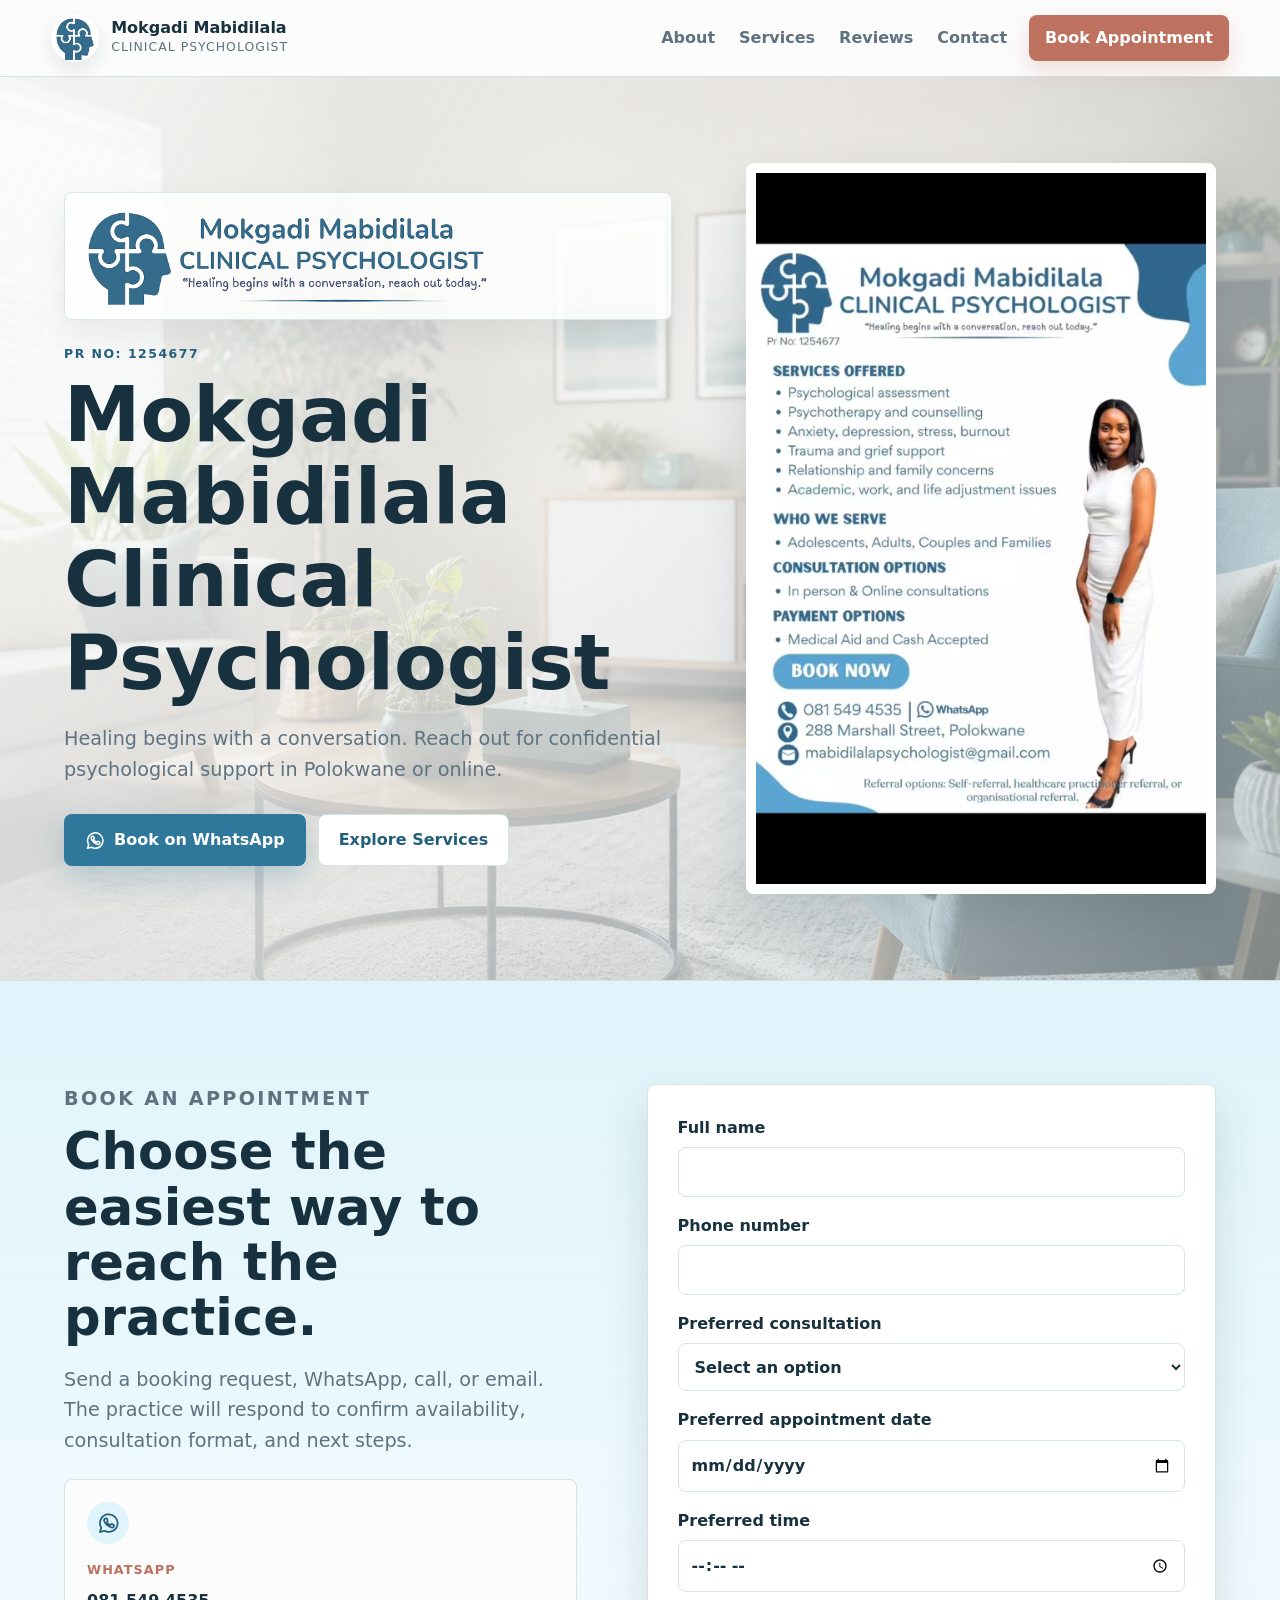
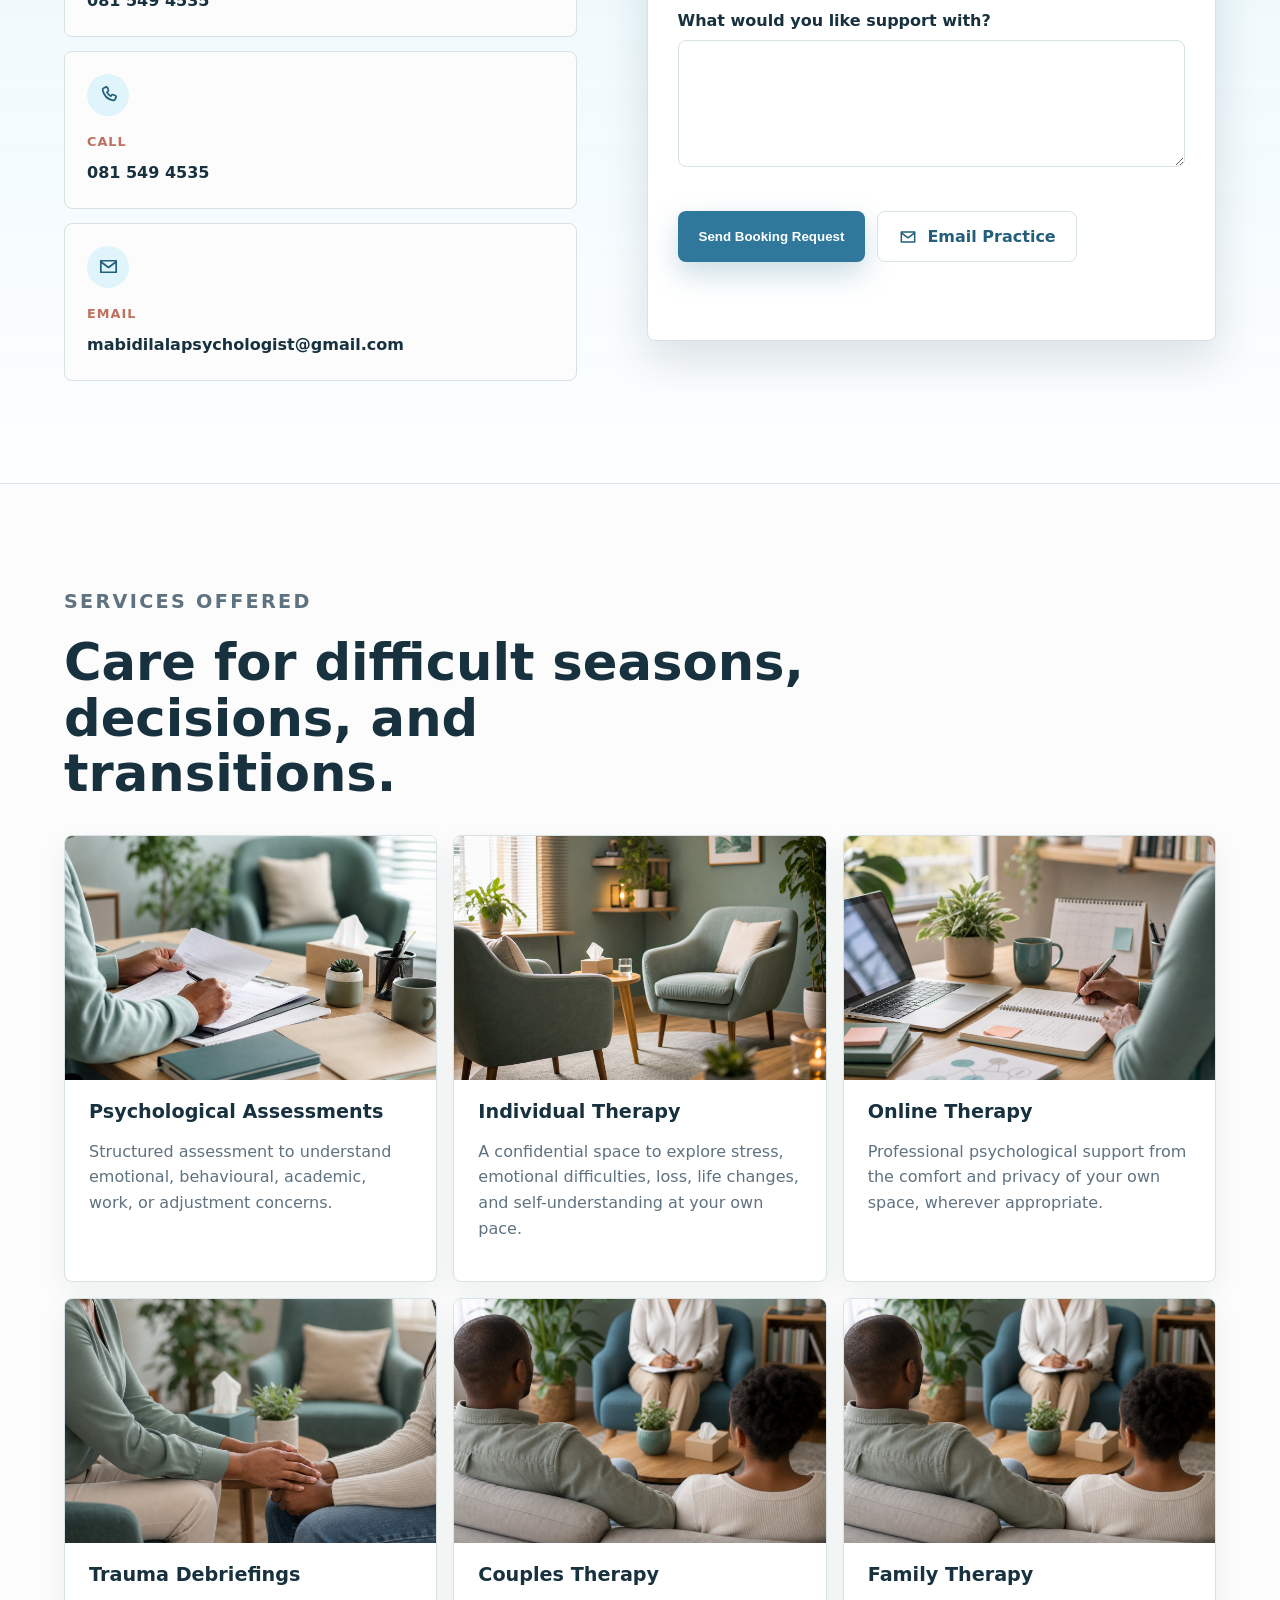
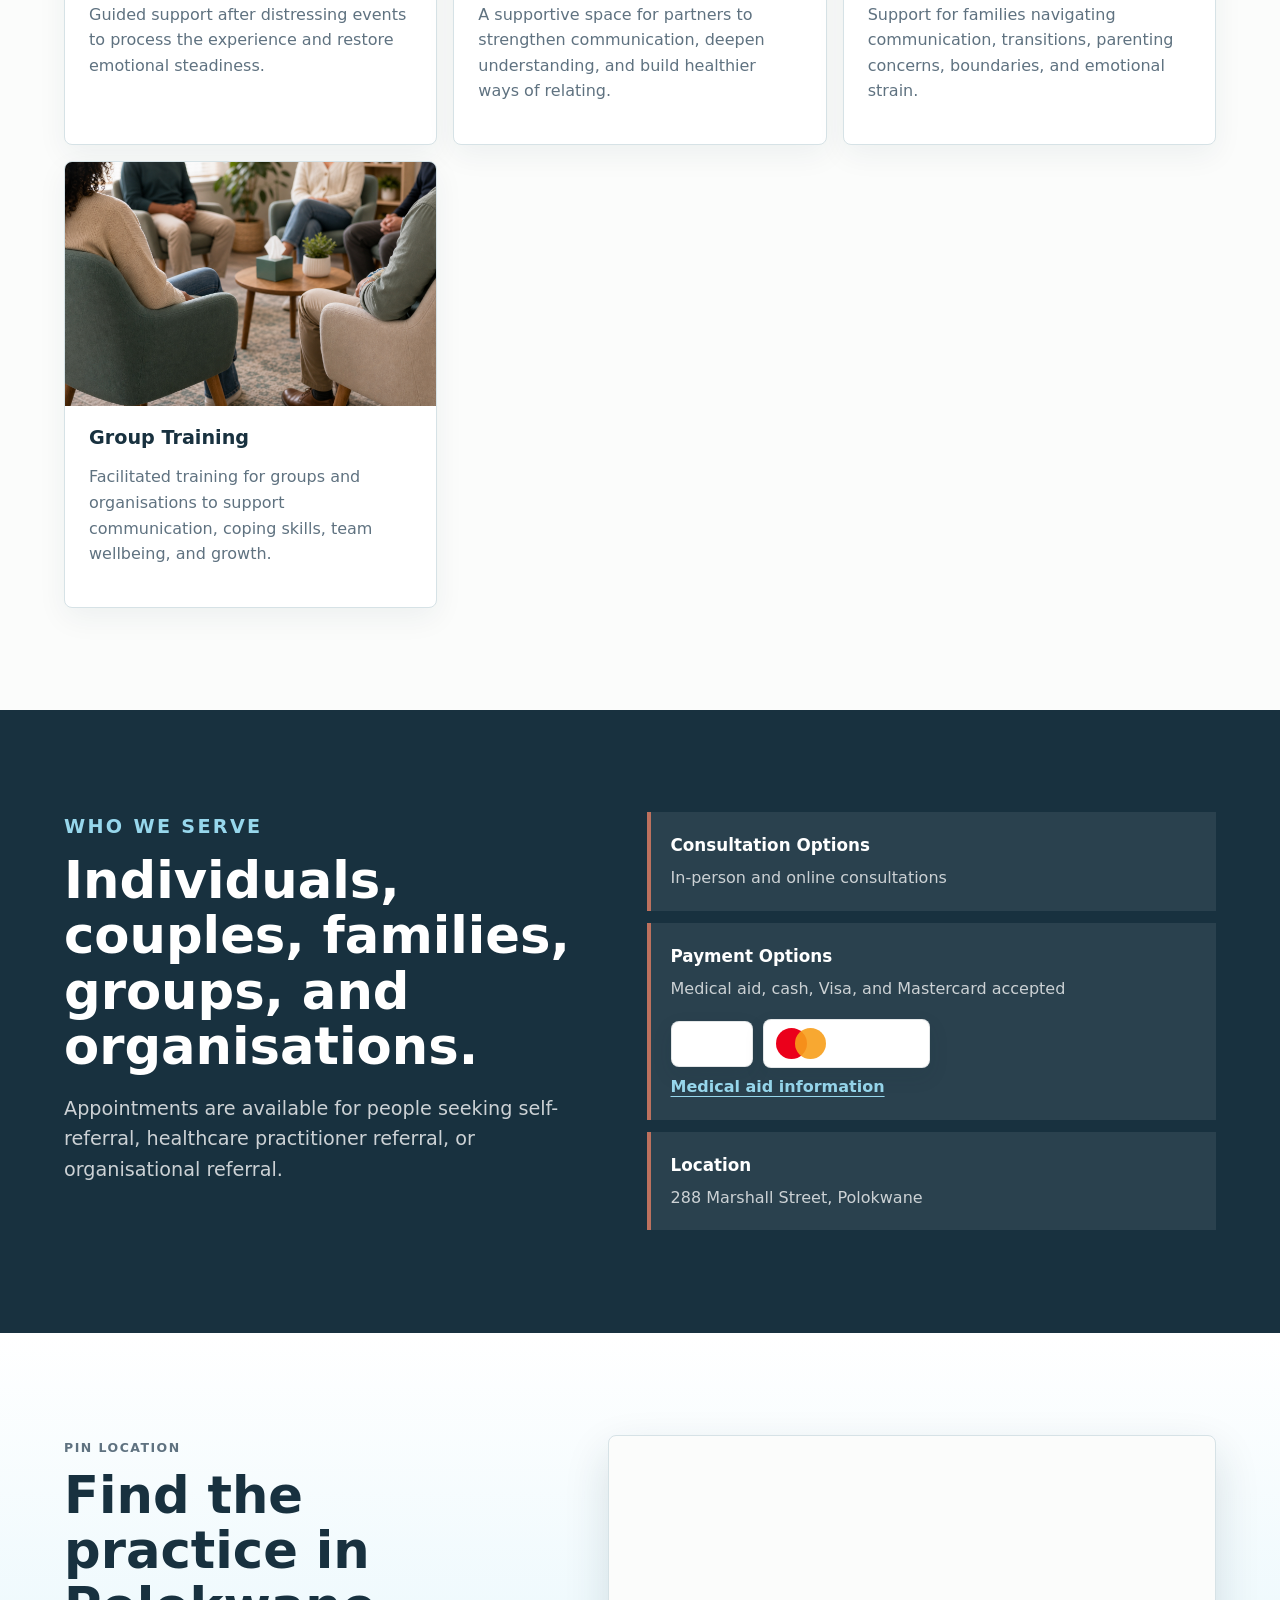
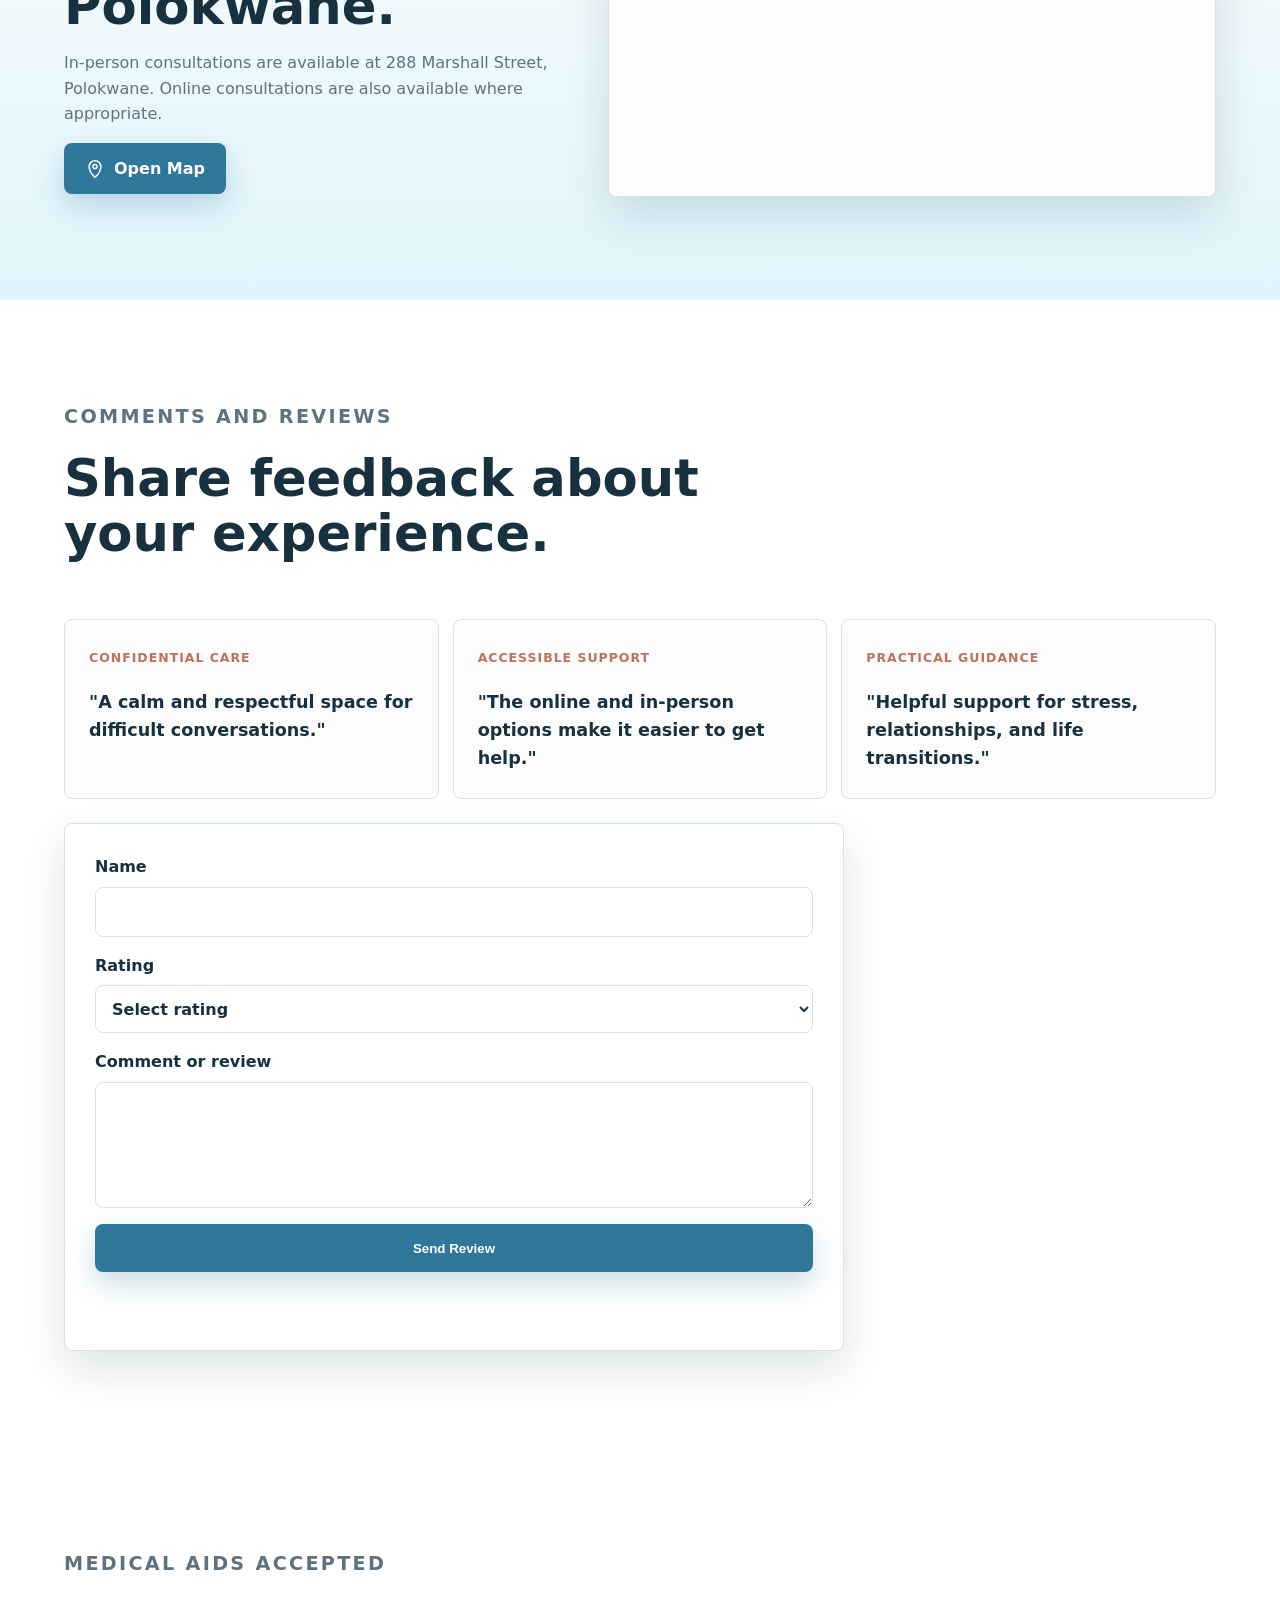
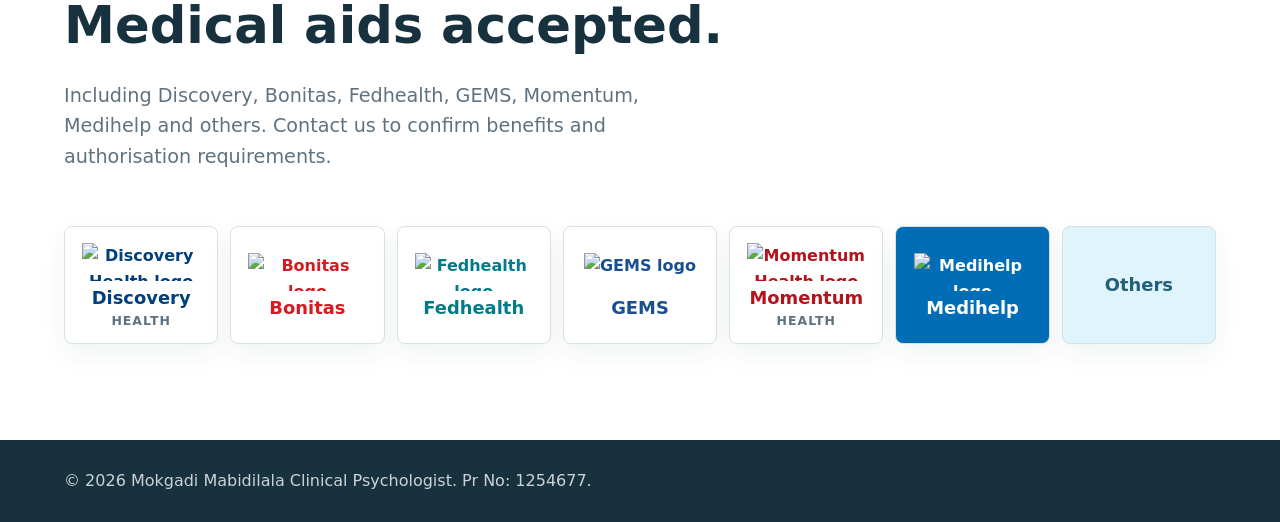
==== index.html @ 0de86f11 "Add polished brand logo assets" ====
<!doctype html>
<html lang="en">
  <head>
    <meta charset="utf-8">
    <meta name="viewport" content="width=device-width, initial-scale=1">
    <title>Mokgadi Mabidilala Clinical Psychologist</title>
    <meta
      name="description"
      content="Mokgadi Mabidilala Clinical Psychologist in Polokwane. Individual therapy, couples therapy, online therapy, family therapy, psychological assessments, trauma debriefings, and group training."
    >
    <link rel="stylesheet" href="styles.css">
  </head>
  <body>
    <header class="site-header">
      <a class="brand" href="#home" aria-label="Mokgadi Mabidilala home">
        <span class="brand-mark" aria-hidden="true"><img src="assets/mabidilala-logo-mark.png" alt=""></span>
        <span>
          <strong>Mokgadi Mabidilala</strong>
          <small>Clinical Psychologist</small>
        </span>
      </a>
      <button class="nav-toggle" type="button" aria-expanded="false" aria-controls="site-nav">
        <span></span>
        <span></span>
        <span></span>
      </button>
      <nav id="site-nav" class="site-nav" aria-label="Primary navigation">
        <a href="about.html">About</a>
        <a href="services.html">Services</a>
        <a href="#reviews">Reviews</a>
        <a href="contact.html">Contact</a>
      </nav>
      <a class="header-booking-button" href="#appointments">Book Appointment</a>
    </header>

    <main id="home">
      <section class="hero">
        <div class="hero-copy">
          <img class="hero-logo" src="assets/mabidilala-logo-full.png" alt="Mokgadi Mabidilala Clinical Psychologist logo">
          <p class="eyebrow">Pr No: 1254677</p>
          <h1>Mokgadi Mabidilala Clinical Psychologist</h1>
          <p class="lead">Healing begins with a conversation. Reach out for confidential psychological support in Polokwane or online.</p>
          <div class="hero-actions">
            <a class="button primary" href="https://wa.me/27815494535">
              <span class="button-icon" aria-hidden="true">
                <svg viewBox="0 0 24 24"><path d="M7.7 20.6 3 22l1.5-4.5A9.2 9.2 0 1 1 7.7 20.6Z"></path><path d="M8.4 8.1c.2-.5.4-.5.8-.5h.6c.2 0 .4.1.5.4l.8 1.9c.1.3 0 .5-.1.7l-.4.5c-.1.2-.2.4-.1.6.3.6.8 1.2 1.3 1.7.6.5 1.2 1 1.9 1.2.2.1.4 0 .6-.2l.6-.7c.2-.2.4-.2.7-.1l1.8.9c.3.1.4.3.4.6 0 .6-.2 1.4-.6 1.7-.5.4-1.3.6-2.1.4-1.2-.3-2.8-1-4.4-2.4-1.5-1.3-2.5-2.8-3-4-.4-1-.3-1.9.1-2.7Z"></path></svg>
              </span>
              Book on WhatsApp
            </a>
            <a class="button secondary" href="services.html">Explore Services</a>
          </div>
        </div>
        <figure class="hero-media">
          <img src="assets/practice-flyer.jpg" alt="Practice flyer for Mokgadi Mabidilala Clinical Psychologist">
        </figure>
      </section>

      <section id="appointments" class="appointment-section pinned-appointment-section">
        <div class="appointment-copy">
          <p class="eyebrow">Book an Appointment</p>
          <h2>Choose the easiest way to reach the practice.</h2>
          <p>Send a booking request, WhatsApp, call, or email. The practice will respond to confirm availability, consultation format, and next steps.</p>
          <div class="contact-links appointment-contact-links">
            <a href="https://wa.me/27815494535">
              <span class="contact-icon" aria-hidden="true">
                <svg viewBox="0 0 24 24"><path d="M7.7 20.6 3 22l1.5-4.5A9.2 9.2 0 1 1 7.7 20.6Z"></path><path d="M8.4 8.1c.2-.5.4-.5.8-.5h.6c.2 0 .4.1.5.4l.8 1.9c.1.3 0 .5-.1.7l-.4.5c-.1.2-.2.4-.1.6.3.6.8 1.2 1.3 1.7.6.5 1.2 1 1.9 1.2.2.1.4 0 .6-.2l.6-.7c.2-.2.4-.2.7-.1l1.8.9c.3.1.4.3.4.6 0 .6-.2 1.4-.6 1.7-.5.4-1.3.6-2.1.4-1.2-.3-2.8-1-4.4-2.4-1.5-1.3-2.5-2.8-3-4-.4-1-.3-1.9.1-2.7Z"></path></svg>
              </span>
              <span>WhatsApp</span>
              <strong>081 549 4535</strong>
            </a>
            <a href="tel:+27815494535">
              <span class="contact-icon" aria-hidden="true">
                <svg viewBox="0 0 24 24"><path d="M7.1 5.2 9 4.3c.8-.4 1.7 0 2 .8l.8 2c.3.7.1 1.4-.5 1.9l-.9.7a10.3 10.3 0 0 0 4 4l.7-.9c.5-.6 1.2-.8 1.9-.5l2 .8c.8.3 1.2 1.2.8 2l-.9 1.9c-.4.8-1.2 1.3-2.1 1.2A13.9 13.9 0 0 1 5.9 7.3c-.1-.9.4-1.7 1.2-2.1Z"></path></svg>
              </span>
              <span>Call</span>
              <strong>081 549 4535</strong>
            </a>
            <a href="mailto:mabidilalapsychologist@gmail.com">
              <span class="contact-icon" aria-hidden="true">
                <svg viewBox="0 0 24 24"><path d="M4 6h16v12H4z"></path><path d="m4 7 8 6 8-6"></path></svg>
              </span>
              <span>Email</span>
              <strong>mabidilalapsychologist@gmail.com</strong>
            </a>
          </div>
        </div>
        <form class="booking-form" id="booking-form">
          <label>
            Full name
            <input name="name" type="text" autocomplete="name" required>
          </label>
          <label>
            Phone number
            <input name="phone" type="tel" autocomplete="tel" required>
          </label>
          <label>
            Preferred consultation
            <select name="consultation" required>
              <option value="">Select an option</option>
              <option>Individual therapy</option>
              <option>Couples therapy</option>
              <option>Online therapy</option>
              <option>Family therapy</option>
              <option>Psychological assessment</option>
              <option>Trauma debriefing</option>
              <option>Group training</option>
              <option>Not sure yet</option>
            </select>
          </label>
          <label>
            Preferred appointment date
            <input name="appointmentDate" type="date" required>
          </label>
          <label>
            Preferred time
            <input name="appointmentTime" type="time" required>
          </label>
          <label>
            What would you like support with?
            <textarea name="message" rows="4" required></textarea>
          </label>
          <div class="form-actions">
            <button class="button primary" type="submit">Send Booking Request</button>
            <a class="button secondary" href="mailto:mabidilalapsychologist@gmail.com">
              <span class="button-icon" aria-hidden="true">
                <svg viewBox="0 0 24 24"><path d="M4 6h16v12H4z"></path><path d="m4 7 8 6 8-6"></path></svg>
              </span>
              Email Practice
            </a>
          </div>
          <p class="form-status" role="status" aria-live="polite"></p>
        </form>
      </section>

      <section id="services" class="section services-section">
        <div class="section-heading">
          <p class="eyebrow">Services Offered</p>
          <h2>Care for difficult seasons, decisions, and transitions.</h2>
        </div>
        <div class="service-grid">
          <article class="service-card assessment-card" tabindex="0">
            <figure class="service-picture" aria-label="Psychological assessment photo with forms and notes in a clinical office">
              <img src="assets/service-assessment.png" alt="Assessment forms and notes in a calm clinical office">
              <figcaption>Assessment brings the concern into focus.</figcaption>
            </figure>
            <h3>Psychological Assessments</h3>
            <p>Structured assessment to understand emotional, behavioural, academic, work, or adjustment concerns.</p>
          </article>
          <article class="service-card therapy-card" tabindex="0">
            <figure class="service-picture" aria-label="Therapy room photo with two chairs arranged for counselling">
              <img src="assets/service-therapy.png" alt="Two comfortable chairs in a calm counselling room">
              <figcaption>Conversation creates room for insight.</figcaption>
            </figure>
            <h3>Individual Therapy</h3>
            <p>A confidential space to explore stress, emotional difficulties, loss, life changes, and self-understanding at your own pace.</p>
          </article>
          <article class="service-card stress-card" tabindex="0">
            <figure class="service-picture" aria-label="Stress support photo with a quiet restorative moment">
              <img src="assets/service-adjustment.png" alt="Laptop and notebook for online therapy planning">
              <figcaption>Flexible support from a private space that works for you.</figcaption>
            </figure>
            <h3>Online Therapy</h3>
            <p>Professional psychological support from the comfort and privacy of your own space, wherever appropriate.</p>
          </article>
          <article class="service-card trauma-card" tabindex="0">
            <figure class="service-picture" aria-label="Trauma and grief support photo in a calm therapy room">
              <img src="assets/service-trauma.png" alt="Supportive therapy setting for trauma and grief care">
              <figcaption>Support after difficult or distressing experiences.</figcaption>
            </figure>
            <h3>Trauma Debriefings</h3>
            <p>Guided support after distressing events to process the experience and restore emotional steadiness.</p>
          </article>
          <article class="service-card family-card" tabindex="0">
            <figure class="service-picture" aria-label="Relationship and family counselling photo in a welcoming room">
              <img src="assets/service-family.png" alt="People seated together in a welcoming counselling room">
              <figcaption>Relationships improve when people feel heard.</figcaption>
            </figure>
            <h3>Couples Therapy</h3>
            <p>A supportive space for partners to strengthen communication, deepen understanding, and build healthier ways of relating.</p>
          </article>
          <article class="service-card adjustment-card" tabindex="0">
            <figure class="service-picture" aria-label="Life adjustment support photo with laptop and planning notebook">
              <img src="assets/service-family.png" alt="Family therapy session in a welcoming counselling room">
              <figcaption>Support for family communication and connection.</figcaption>
            </figure>
            <h3>Family Therapy</h3>
            <p>Support for families navigating communication, transitions, parenting concerns, boundaries, and emotional strain.</p>
          </article>
          <article class="service-card group-card" tabindex="0">
            <figure class="service-picture" aria-label="Group counselling photo with chairs arranged for a supportive session">
              <img src="assets/service-group-counselling.png" alt="Group counselling chairs arranged in a calm therapy room">
              <figcaption>Learning and growth in a guided group setting.</figcaption>
            </figure>
            <h3>Group Training</h3>
            <p>Facilitated training for groups and organisations to support communication, coping skills, team wellbeing, and growth.</p>
          </article>
        </div>
      </section>

      <section id="clients" class="split-section">
        <div>
          <p class="eyebrow">Who We Serve</p>
          <h2>Individuals, couples, families, groups, and organisations.</h2>
          <p>Appointments are available for people seeking self-referral, healthcare practitioner referral, or organisational referral.</p>
        </div>
        <div class="info-list" aria-label="Practice information">
          <div>
            <strong>Consultation Options</strong>
            <span>In-person and online consultations</span>
          </div>
          <div>
            <strong>Payment Options</strong>
            <span>Medical aid, cash, Visa, and Mastercard accepted</span>
            <span class="payment-logo-row" aria-label="Accepted card payments">
              <span class="payment-badge visa-badge">Visa</span>
              <span class="payment-badge mastercard-badge"><span></span><span></span><b>Mastercard</b></span>
            </span>
            <a class="inline-link" href="#medical-aids">Medical aid information</a>
          </div>
          <div>
            <strong>Location</strong>
            <span>288 Marshall Street, Polokwane</span>
          </div>
        </div>
      </section>

      <section id="location" class="location-section">
        <div class="location-copy">
          <p class="eyebrow">Pin Location</p>
          <h2>Find the practice in Polokwane.</h2>
          <p>In-person consultations are available at 288 Marshall Street, Polokwane. Online consultations are also available where appropriate.</p>
          <a class="button primary" href="https://www.google.com/maps/search/?api=1&query=288%20Marshall%20Street%2C%20Polokwane">
            <span class="button-icon" aria-hidden="true">
              <svg viewBox="0 0 24 24"><path d="M12 22s7-6.2 7-13a7 7 0 0 0-14 0c0 6.8 7 13 7 13Z"></path><circle cx="12" cy="9" r="2.5"></circle></svg>
            </span>
            Open Map
          </a>
        </div>
        <div class="map-panel">
          <iframe title="Map to 288 Marshall Street, Polokwane" loading="lazy" referrerpolicy="no-referrer-when-downgrade" src="https://www.google.com/maps?q=288%20Marshall%20Street%2C%20Polokwane&output=embed"></iframe>
        </div>
      </section>

      <section id="reviews" class="reviews-section">
        <div class="section-heading">
          <p class="eyebrow">Comments and Reviews</p>
          <h2>Share feedback about your experience.</h2>
        </div>
        <div class="review-grid">
          <article class="review-card">
            <span>Confidential care</span>
            <p>"A calm and respectful space for difficult conversations."</p>
          </article>
          <article class="review-card">
            <span>Accessible support</span>
            <p>"The online and in-person options make it easier to get help."</p>
          </article>
          <article class="review-card">
            <span>Practical guidance</span>
            <p>"Helpful support for stress, relationships, and life transitions."</p>
          </article>
        </div>
        <form class="review-form" id="review-form">
          <label>
            Name
            <input name="reviewName" type="text" autocomplete="name" required>
          </label>
          <label>
            Rating
            <select name="reviewRating" required>
              <option value="">Select rating</option>
              <option>5 - Excellent</option>
              <option>4 - Very good</option>
              <option>3 - Good</option>
              <option>2 - Fair</option>
              <option>1 - Needs attention</option>
            </select>
          </label>
          <label>
            Comment or review
            <textarea name="reviewMessage" rows="4" required></textarea>
          </label>
          <button class="button primary" type="submit">Send Review</button>
          <p class="review-status" role="status" aria-live="polite"></p>
        </form>
      </section>

      <section id="medical-aids" class="medical-aids-section">
        <div class="section-heading">
          <p class="eyebrow">Medical Aids Accepted</p>
          <h2>Medical aids accepted.</h2>
          <p>Including Discovery, Bonitas, Fedhealth, GEMS, Momentum, Medihelp and others. Contact us to confirm benefits and authorisation requirements.</p>
        </div>
        <div class="medical-aid-logos" aria-label="Accepted medical aid examples">
          <span class="medical-aid-logo discovery-logo" aria-label="Discovery Health">
            <img src="https://www.discovery.co.za/dui/current/icons/favicon/discovery/apple-touch-icon.png?v=wAvpK0zxpl" alt="Discovery Health logo" loading="lazy">
            <strong>Discovery</strong>
            <small>Health</small>
          </span>
          <span class="medical-aid-logo bonitas-logo" aria-label="Bonitas">
            <img src="https://www.bonitas.co.za/wp-content/uploads/2025/03/bonitas-logo.png" alt="Bonitas logo" loading="lazy">
            <strong>Bonitas</strong>
          </span>
          <span class="medical-aid-logo fedhealth-logo" aria-label="Fedhealth">
            <img src="https://www.fedhealth.co.za/wp-content/uploads/2024/02/Fedhealth-Sanlam-Lockup-1-1024x314.png" alt="Fedhealth logo" loading="lazy">
            <strong>Fedhealth</strong>
          </span>
          <span class="medical-aid-logo gems-logo" aria-label="GEMS">
            <img src="https://www.gems.gov.za/-/media/Project/Header/GEMS-20-Years-Logo-Black.png?la=en&amp;h=113&amp;w=260&amp;hash=BD24C60B54F7F4C34D6A49679B2CA2AE" alt="GEMS logo" loading="lazy">
            <strong>GEMS</strong>
          </span>
          <span class="medical-aid-logo momentum-logo" aria-label="Momentum Health">
            <img src="https://sls-fresco.momentum.co.za/files/images/favicon.ico" alt="Momentum Health logo" loading="lazy">
            <strong>Momentum</strong>
            <small>Health</small>
          </span>
          <span class="medical-aid-logo medihelp-logo" aria-label="Medihelp">
            <img src="https://www.medihelp.co.za/App_Themes/Medihelp/Images/medihelp-logo-white-eng.svg" alt="Medihelp logo" loading="lazy">
            <strong>Medihelp</strong>
          </span>
          <span class="medical-aid-logo others-logo" aria-label="Other medical aids">
            <strong>Others</strong>
          </span>
        </div>
      </section>
    </main>

    <footer class="site-footer">
      <p>&copy; 2026 Mokgadi Mabidilala Clinical Psychologist. Pr No: 1254677.</p>
    </footer>

    <script src="script.js"></script>
  </body>
</html>
---- styles.css ----
:root {
  --ink: #18313f;
  --muted: #5f7280;
  --blue: #2f789b;
  --blue-dark: #235e7b;
  --sky: #dff4fb;
  --sage: #dfeade;
  --coral: #bd715e;
  --paper: #fbfcfb;
  --line: #d6e2e6;
  --shadow: 0 18px 45px rgba(24, 49, 63, 0.14);
  font-family: Inter, ui-sans-serif, system-ui, -apple-system, BlinkMacSystemFont, "Segoe UI", Arial, sans-serif;
}

* {
  box-sizing: border-box;
}

html {
  scroll-behavior: smooth;
}

body {
  margin: 0;
  color: var(--ink);
  background: var(--paper);
  line-height: 1.6;
}

a {
  color: inherit;
  text-decoration: none;
}

img {
  display: block;
  max-width: 100%;
}

.site-header {
  position: sticky;
  top: 0;
  z-index: 20;
  display: flex;
  align-items: center;
  justify-content: space-between;
  min-height: 76px;
  padding: 14px clamp(18px, 4vw, 64px);
  background: rgba(251, 252, 251, 0.92);
  border-bottom: 1px solid var(--line);
  backdrop-filter: blur(16px);
}

.brand {
  display: inline-flex;
  align-items: center;
  gap: 12px;
  min-width: 0;
}

.brand-mark {
  display: grid;
  place-items: center;
  width: 48px;
  height: 48px;
  flex: 0 0 48px;
  border-radius: 50%;
  background: #fff;
  box-shadow: 0 8px 20px rgba(24, 49, 63, 0.1);
  overflow: hidden;
}

.brand-mark img {
  width: 43px;
  height: 43px;
  object-fit: contain;
}

.brand strong,
.brand small {
  display: block;
}

.brand strong {
  font-size: 1rem;
  line-height: 1.15;
}

.brand small {
  color: var(--muted);
  font-size: 0.78rem;
  text-transform: uppercase;
  letter-spacing: 0.08em;
}

.site-nav {
  display: flex;
  align-items: center;
  gap: clamp(12px, 2vw, 24px);
  margin-left: auto;
  color: var(--muted);
  font-weight: 700;
}

.site-nav a {
  position: relative;
}

.site-nav a::after {
  position: absolute;
  right: 0;
  bottom: -7px;
  left: 0;
  height: 2px;
  background: var(--coral);
  content: "";
  transform: scaleX(0);
  transform-origin: left;
  transition: transform 160ms ease;
}

.site-nav a:hover::after,
.site-nav a:focus-visible::after {
  transform: scaleX(1);
}

.site-nav a[aria-current="page"] {
  color: var(--ink);
}

.site-nav a[aria-current="page"]::after {
  transform: scaleX(1);
}

.nav-toggle {
  display: none;
  width: 44px;
  height: 44px;
  border: 1px solid var(--line);
  border-radius: 8px;
  background: #fff;
}

.nav-toggle span {
  display: block;
  width: 20px;
  height: 2px;
  margin: 5px auto;
  background: var(--ink);
}

.header-booking-button {
  display: inline-flex;
  align-items: center;
  justify-content: center;
  min-height: 44px;
  margin-left: clamp(12px, 2vw, 22px);
  padding: 10px 16px;
  border-radius: 8px;
  color: #fff;
  background: var(--coral);
  box-shadow: 0 10px 22px rgba(189, 113, 94, 0.22);
  font-weight: 900;
  white-space: nowrap;
  transition: transform 150ms ease, background 150ms ease, box-shadow 150ms ease;
}

.header-booking-button:hover,
.header-booking-button:focus-visible {
  background: #a85d4d;
  box-shadow: 0 14px 28px rgba(189, 113, 94, 0.3);
  transform: translateY(-1px);
  outline: none;
}

.hero {
  display: grid;
  grid-template-columns: minmax(0, 1fr) minmax(280px, 470px);
  align-items: center;
  gap: clamp(28px, 6vw, 74px);
  min-height: calc(100vh - 76px);
  padding: clamp(42px, 7vw, 86px) clamp(18px, 5vw, 78px);
  background:
    linear-gradient(120deg, rgba(251, 252, 251, 0.93), rgba(251, 252, 251, 0.76) 48%, rgba(223, 244, 251, 0.5)),
    linear-gradient(0deg, rgba(24, 49, 63, 0.2), rgba(24, 49, 63, 0.06)),
    url("assets/hero-background.png");
  background-position: center;
  background-size: cover;
}

.hero-logo {
  width: min(100%, 640px);
  max-height: 128px;
  margin: 0 0 24px;
  object-fit: contain;
  object-position: left center;
  padding: 14px 18px;
  border: 1px solid rgba(214, 226, 230, 0.86);
  border-radius: 8px;
  background: rgba(255, 255, 255, 0.82);
  box-shadow: 0 14px 34px rgba(24, 49, 63, 0.08);
}

.eyebrow {
  margin: 0 0 10px;
  color: var(--blue-dark);
  font-size: 0.78rem;
  font-weight: 900;
  letter-spacing: 0.12em;
  text-transform: uppercase;
}

h1,
h2,
h3,
p {
  overflow-wrap: anywhere;
}

h1,
h2,
h3 {
  margin: 0;
  line-height: 1.08;
  letter-spacing: 0;
}

h1 {
  max-width: 760px;
  font-size: clamp(2.35rem, 6vw, 5.65rem);
}

h2 {
  max-width: 760px;
  font-size: clamp(2rem, 4vw, 3.5rem);
}

h3 {
  font-size: 1.2rem;
}

.lead,
.section-heading p,
.split-section p,
.appointment-copy p {
  max-width: 660px;
  color: var(--muted);
  font-size: clamp(1rem, 1.6vw, 1.2rem);
}

.hero-actions,
.form-actions {
  display: flex;
  flex-wrap: wrap;
  gap: 12px;
  margin-top: 28px;
}

.form-status,
.review-status {
  min-height: 28px;
  margin: 4px 0 0;
  color: var(--blue-dark);
  font-weight: 800;
}

.form-status.error,
.review-status.error {
  color: #9a3f34;
}

.button {
  display: inline-flex;
  align-items: center;
  justify-content: center;
  gap: 9px;
  min-height: 48px;
  padding: 12px 20px;
  border: 1px solid transparent;
  border-radius: 8px;
  font-weight: 800;
  transition: transform 150ms ease, box-shadow 150ms ease, background 150ms ease;
}

.button:hover,
.button:focus-visible {
  transform: translateY(-1px);
}

.button.primary {
  color: #fff;
  background: var(--blue);
  box-shadow: 0 12px 28px rgba(47, 120, 155, 0.25);
}

.button.primary:hover,
.button.primary:focus-visible {
  background: var(--blue-dark);
}

.button.secondary {
  color: var(--blue-dark);
  background: #fff;
  border-color: var(--line);
}

.button-icon,
.contact-icon {
  display: inline-grid;
  place-items: center;
  flex: 0 0 auto;
}

.button-icon {
  width: 20px;
  height: 20px;
}

.button-icon svg,
.contact-icon svg {
  width: 100%;
  height: 100%;
  fill: none;
  stroke: currentColor;
  stroke-linecap: round;
  stroke-linejoin: round;
  stroke-width: 1.8;
}

.contact-icon {
  width: 42px;
  height: 42px;
  margin-bottom: 8px;
  border-radius: 50%;
  color: var(--blue-dark);
  background: var(--sky);
}

.contact-icon svg {
  width: 23px;
  height: 23px;
}

.hero-media {
  margin: 0;
  justify-self: center;
  width: min(100%, 470px);
}

.hero-media img {
  width: 100%;
  aspect-ratio: 9 / 14;
  object-fit: cover;
  object-position: center;
  border: 10px solid #fff;
  border-radius: 8px;
  box-shadow: var(--shadow);
}

.section {
  padding: clamp(56px, 8vw, 104px) clamp(18px, 5vw, 78px);
}

.section-heading {
  display: grid;
  gap: 8px;
  margin-bottom: 34px;
}

.service-grid {
  display: grid;
  grid-template-columns: repeat(3, minmax(0, 1fr));
  gap: 16px;
}

.service-card {
  position: relative;
  min-height: 430px;
  overflow: hidden;
  padding: 0 0 24px;
  border: 1px solid var(--line);
  border-radius: 8px;
  background: #fff;
  box-shadow: 0 10px 30px rgba(24, 49, 63, 0.06);
  transition: transform 180ms ease, border-color 180ms ease, box-shadow 180ms ease;
}

.service-card:hover,
.service-card:focus-visible,
.service-card.is-active {
  border-color: rgba(47, 120, 155, 0.48);
  box-shadow: 0 20px 42px rgba(24, 49, 63, 0.12);
  transform: translateY(-4px);
  outline: none;
}

.service-card h3,
.service-card p {
  padding-inline: 24px;
}

.service-picture {
  position: relative;
  margin: 0 0 22px;
  aspect-ratio: 32 / 21;
  overflow: hidden;
  background: var(--sky);
}

.service-picture svg {
  width: 100%;
  height: 100%;
}

.service-picture img {
  width: 100%;
  height: 100%;
  object-fit: cover;
  transform: scale(1.01);
  transition: transform 240ms ease, filter 240ms ease;
}

.service-card:hover .service-picture img,
.service-card:focus-visible .service-picture img,
.service-card.is-active .service-picture img {
  filter: saturate(1.06) contrast(1.02);
  transform: scale(1.06);
}

.service-picture figcaption {
  position: absolute;
  right: 12px;
  bottom: 12px;
  left: 12px;
  padding: 10px 12px;
  border: 1px solid rgba(255, 255, 255, 0.42);
  border-radius: 8px;
  color: #fff;
  background: rgba(24, 49, 63, 0.78);
  font-size: 0.9rem;
  font-weight: 800;
  line-height: 1.25;
  opacity: 0;
  transform: translateY(14px);
  transition: opacity 180ms ease, transform 180ms ease;
}

.service-card:hover figcaption,
.service-card:focus-visible figcaption,
.service-card.is-active figcaption {
  opacity: 1;
  transform: translateY(0);
}

.scene-bg {
  fill: #eff9fb;
}

.assessment-card .scene-bg,
.stress-card .scene-bg {
  fill: #e9f7fb;
}

.therapy-card .scene-bg,
.family-card .scene-bg {
  fill: #eef5ee;
}

.trauma-card .scene-bg,
.adjustment-card .scene-bg {
  fill: #fbf1ee;
}

.person-head,
.chair,
.bubble,
.breath-core,
.heart,
.avatar,
.sun,
.book,
.laptop {
  transition: transform 220ms ease, fill 220ms ease, opacity 220ms ease;
}

.paper,
.hand,
.body,
.leaf {
  transition: transform 220ms ease;
}

.calm-circle {
  fill: rgba(47, 120, 155, 0.14);
}

.calm-circle.second {
  fill: rgba(189, 113, 94, 0.14);
}

.person-head {
  fill: #2f789b;
}

.person-line,
.paper-line,
.pulse-line,
.check-line,
.window,
.plant-stem,
.wave,
.repair-line,
.connection,
.book-line,
.laptop-base,
.arrow,
.path {
  fill: none;
  stroke-linecap: round;
  stroke-linejoin: round;
}

.person-line,
.paper-line,
.window {
  stroke: rgba(24, 49, 63, 0.34);
  stroke-width: 7;
}

.paper {
  fill: #fff;
  stroke: rgba(24, 49, 63, 0.12);
  stroke-width: 2;
}

.sheet-two {
  fill: #dfeade;
}

.check-line {
  stroke: #3f9276;
  stroke-width: 8;
}

.pulse-line {
  stroke: #bd715e;
  stroke-width: 5;
}

.therapy-card .window {
  fill: rgba(47, 120, 155, 0.12);
  stroke: rgba(47, 120, 155, 0.26);
}

.plant-stem {
  stroke: #5c8a66;
  stroke-width: 6;
}

.leaf {
  fill: #88b887;
}

.chair-left {
  fill: #2f789b;
}

.chair-right {
  fill: #bd715e;
}

.bubble {
  fill: #fff;
  stroke: rgba(24, 49, 63, 0.12);
  stroke-width: 2;
}

.wave {
  stroke: rgba(47, 120, 155, 0.3);
  stroke-width: 8;
}

.wave-two {
  stroke: rgba(189, 113, 94, 0.34);
  stroke-width: 6;
}

.breath-ring {
  fill: rgba(255, 255, 255, 0.62);
  stroke: #2f789b;
  stroke-width: 4;
  transform-origin: 161px 101px;
  transition: transform 300ms ease;
}

.breath-core {
  fill: #2f789b;
  transform-origin: 161px 101px;
}

.spark {
  fill: rgba(189, 113, 94, 0.38);
  transform-origin: 92px 79px;
  transition: transform 220ms ease, opacity 220ms ease;
}

.spark.small {
  fill: rgba(47, 120, 155, 0.28);
  transform-origin: 238px 66px;
}

.hand {
  fill: #d9a092;
}

.heart {
  fill: #bd715e;
  transform-origin: 160px 116px;
}

.repair-line {
  stroke: rgba(255, 255, 255, 0.88);
  stroke-width: 8;
}

.connection {
  stroke: rgba(47, 120, 155, 0.36);
  stroke-width: 8;
}

.connection.lower {
  stroke: rgba(189, 113, 94, 0.34);
  stroke-width: 6;
}

.avatar-one,
.avatar-three {
  fill: #7db9cc;
}

.avatar-two {
  fill: #2f789b;
}

.body-one,
.body-three {
  fill: rgba(47, 120, 155, 0.28);
}

.body-two {
  fill: rgba(189, 113, 94, 0.34);
}

.sun {
  fill: rgba(189, 113, 94, 0.32);
  transform-origin: 201px 88px;
}

.path {
  stroke: #2f789b;
  stroke-width: 9;
}

.book {
  fill: #fff;
  stroke: rgba(24, 49, 63, 0.16);
  stroke-width: 2;
}

.book-line {
  stroke: rgba(24, 49, 63, 0.42);
  stroke-width: 4;
}

.laptop {
  fill: #235e7b;
}

.laptop-base {
  fill: #18313f;
  stroke: none;
}

.arrow {
  stroke: #bd715e;
  stroke-width: 8;
}

.service-card:hover .person-head,
.service-card:focus-visible .person-head,
.service-card.is-active .person-head {
  transform: translateX(6px);
}

.service-card:hover .sheet-one,
.service-card:focus-visible .sheet-one,
.service-card.is-active .sheet-one {
  transform: translate(-5px, -6px);
}

.service-card:hover .sheet-two,
.service-card:focus-visible .sheet-two,
.service-card.is-active .sheet-two {
  transform: translate(6px, 4px);
}

.service-card:hover .bubble-one,
.service-card:focus-visible .bubble-one,
.service-card.is-active .bubble-one {
  transform: translateY(-8px);
}

.service-card:hover .bubble-two,
.service-card:focus-visible .bubble-two,
.service-card.is-active .bubble-two {
  transform: translate(7px, -5px);
}

.service-card:hover .chair-left,
.service-card:focus-visible .chair-left,
.service-card.is-active .chair-left {
  transform: translateX(5px);
}

.service-card:hover .chair-right,
.service-card:focus-visible .chair-right,
.service-card.is-active .chair-right {
  transform: translateX(-5px);
}

.service-card:hover .leaf-one,
.service-card:focus-visible .leaf-one,
.service-card.is-active .leaf-one {
  transform: rotate(-8deg);
}

.service-card:hover .leaf-two,
.service-card:focus-visible .leaf-two,
.service-card.is-active .leaf-two {
  transform: rotate(8deg);
}

.service-card:hover .breath-ring,
.service-card:focus-visible .breath-ring,
.service-card.is-active .breath-ring {
  transform: scale(1.12);
}

.service-card:hover .breath-core,
.service-card:focus-visible .breath-core,
.service-card.is-active .breath-core {
  transform: scale(0.82);
}

.service-card:hover .spark,
.service-card:focus-visible .spark,
.service-card.is-active .spark {
  opacity: 0.64;
  transform: scale(0.86);
}

.service-card:hover .heart,
.service-card:focus-visible .heart,
.service-card.is-active .heart {
  transform: scale(1.06);
}

.service-card:hover .hand-left,
.service-card:focus-visible .hand-left,
.service-card.is-active .hand-left {
  transform: translateX(9px);
}

.service-card:hover .hand-right,
.service-card:focus-visible .hand-right,
.service-card.is-active .hand-right {
  transform: translateX(-9px);
}

.service-card:hover .avatar-one,
.service-card:focus-visible .avatar-one,
.service-card.is-active .avatar-one {
  transform: translate(7px, -4px);
}

.service-card:hover .avatar-three,
.service-card:focus-visible .avatar-three,
.service-card.is-active .avatar-three {
  transform: translate(-7px, -4px);
}

.service-card:hover .sun,
.service-card:focus-visible .sun,
.service-card.is-active .sun {
  transform: translateY(-8px);
}

.service-card:hover .book,
.service-card:focus-visible .book,
.service-card.is-active .book {
  transform: translateY(-5px);
}

.service-card:hover .laptop,
.service-card:focus-visible .laptop,
.service-card.is-active .laptop {
  transform: translateY(-5px);
}

.service-card p {
  color: var(--muted);
}

.page-hero {
  padding: clamp(58px, 8vw, 110px) clamp(18px, 5vw, 78px);
  background:
    linear-gradient(120deg, rgba(223, 244, 251, 0.95), rgba(251, 252, 251, 0.8) 56%, rgba(223, 234, 222, 0.86)),
    radial-gradient(circle at 88% 10%, rgba(189, 113, 94, 0.2), transparent 28%);
}

.page-hero.compact {
  padding-block: clamp(48px, 7vw, 86px);
}

.page-hero h1 {
  font-size: clamp(2.2rem, 5vw, 4.8rem);
}

.content-band {
  padding: clamp(54px, 8vw, 96px) clamp(18px, 5vw, 78px);
  background: #fff;
}

.content-grid {
  display: grid;
  grid-template-columns: repeat(2, minmax(0, 1fr));
  gap: clamp(22px, 5vw, 60px);
}

.content-grid article,
.resource-card {
  padding: 28px;
  border: 1px solid var(--line);
  border-radius: 8px;
  background: var(--paper);
}

.content-grid h2,
.resource-card h2,
.service-detail h2 {
  font-size: clamp(1.45rem, 2vw, 2rem);
}

.content-grid p,
.resource-card p,
.service-detail p {
  color: var(--muted);
}

.service-detail-list {
  display: grid;
  gap: 14px;
  padding: clamp(54px, 8vw, 96px) clamp(18px, 5vw, 78px);
  background: #fff;
}

.service-detail {
  display: grid;
  grid-template-columns: 74px minmax(170px, 240px) minmax(0, 1fr);
  gap: 22px;
  align-items: start;
  padding: clamp(22px, 4vw, 32px);
  border: 1px solid var(--line);
  border-radius: 8px;
  background: var(--paper);
}

.service-detail > span {
  display: grid;
  place-items: center;
  width: 58px;
  height: 58px;
  border-radius: 50%;
  color: #fff;
  background: var(--blue);
  font-weight: 900;
}

.service-detail-image {
  width: 100%;
  aspect-ratio: 4 / 3;
  object-fit: cover;
  border-radius: 8px;
  box-shadow: 0 12px 28px rgba(24, 49, 63, 0.1);
}

.service-detail a {
  display: inline-flex;
  margin-top: 8px;
  color: var(--blue-dark);
  font-weight: 900;
}

.resource-grid {
  display: grid;
  grid-template-columns: repeat(2, minmax(0, 1fr));
  gap: 16px;
}

.crisis-section {
  display: grid;
  grid-template-columns: minmax(0, 0.85fr) minmax(320px, 1fr);
  gap: clamp(24px, 5vw, 58px);
  padding: clamp(54px, 8vw, 96px) clamp(18px, 5vw, 78px);
  color: #fff;
  background: var(--ink);
}

.crisis-section .eyebrow {
  color: #97d7ec;
}

.crisis-section p {
  max-width: 680px;
  color: rgba(255, 255, 255, 0.78);
}

.crisis-actions {
  display: grid;
  gap: 12px;
}

.crisis-actions a {
  display: block;
  padding: 18px 20px;
  border: 1px solid rgba(255, 255, 255, 0.18);
  border-radius: 8px;
  background: rgba(255, 255, 255, 0.08);
  font-weight: 900;
}

.crisis-actions a:hover,
.crisis-actions a:focus-visible {
  background: rgba(255, 255, 255, 0.14);
  outline: none;
}

.contact-page-form {
  background: #fff;
}

.split-section,
.appointment-section {
  display: grid;
  grid-template-columns: minmax(0, 0.9fr) minmax(320px, 1fr);
  gap: clamp(28px, 6vw, 70px);
  align-items: start;
  padding: clamp(56px, 8vw, 104px) clamp(18px, 5vw, 78px);
}

.split-section {
  background: var(--ink);
  color: #fff;
}

.split-section .eyebrow {
  color: #97d7ec;
}

.split-section p {
  color: rgba(255, 255, 255, 0.78);
}

.info-list {
  display: grid;
  gap: 12px;
}

.info-list div {
  display: grid;
  gap: 6px;
  padding: 20px;
  border-left: 4px solid var(--coral);
  background: rgba(255, 255, 255, 0.08);
}

.info-list strong {
  font-size: 1.05rem;
}

.info-list span {
  color: rgba(255, 255, 255, 0.76);
}

.appointment-section {
  background: linear-gradient(180deg, #fff, var(--sky));
}

.pinned-appointment-section {
  scroll-margin-top: 92px;
  border-top: 1px solid var(--line);
  border-bottom: 1px solid var(--line);
  background:
    linear-gradient(180deg, rgba(223, 244, 251, 0.86), rgba(255, 255, 255, 0.94)),
    var(--sky);
}

.booking-form,
.review-form {
  display: grid;
  gap: 16px;
  width: 100%;
  padding: clamp(20px, 3vw, 30px);
  border: 1px solid var(--line);
  border-radius: 8px;
  background: #fff;
  box-shadow: var(--shadow);
}

label {
  display: grid;
  gap: 7px;
  color: var(--ink);
  font-weight: 800;
}

input,
select,
textarea {
  width: 100%;
  min-height: 48px;
  border: 1px solid var(--line);
  border-radius: 8px;
  padding: 11px 12px;
  color: var(--ink);
  background: #fff;
  font: inherit;
}

textarea {
  min-height: 124px;
  resize: vertical;
}

input:focus,
select:focus,
textarea:focus {
  border-color: var(--blue);
  outline: 3px solid rgba(47, 120, 155, 0.18);
}

.contact-section {
  padding: clamp(56px, 8vw, 104px) clamp(18px, 5vw, 78px);
  background: #fff;
}

.location-section {
  display: grid;
  grid-template-columns: minmax(0, 0.8fr) minmax(320px, 1fr);
  gap: clamp(24px, 5vw, 58px);
  align-items: center;
  padding: clamp(56px, 8vw, 104px) clamp(18px, 5vw, 78px);
  background: linear-gradient(180deg, #fff, var(--sky));
}

.location-copy p {
  max-width: 620px;
  color: var(--muted);
}

.map-panel {
  overflow: hidden;
  min-height: 360px;
  border: 1px solid var(--line);
  border-radius: 8px;
  background: var(--paper);
  box-shadow: var(--shadow);
}

.map-panel iframe {
  display: block;
  width: 100%;
  height: 100%;
  min-height: 360px;
  border: 0;
}

.reviews-section {
  display: grid;
  gap: 24px;
  padding: clamp(56px, 8vw, 104px) clamp(18px, 5vw, 78px);
  background: #fff;
}

.review-grid {
  display: grid;
  grid-template-columns: repeat(3, minmax(0, 1fr));
  gap: 14px;
}

.review-card {
  min-height: 180px;
  padding: 24px;
  border: 1px solid var(--line);
  border-radius: 8px;
  background: var(--paper);
}

.review-card span {
  color: var(--coral);
  font-size: 0.78rem;
  font-weight: 900;
  letter-spacing: 0.08em;
  text-transform: uppercase;
}

.review-card p {
  margin: 18px 0 0;
  color: var(--ink);
  font-size: 1.1rem;
  font-weight: 800;
}

.review-form {
  max-width: 780px;
}

.contact-panel {
  display: grid;
  gap: 26px;
}

.contact-links {
  display: grid;
  grid-template-columns: repeat(4, minmax(0, 1fr));
  gap: 14px;
}

.appointment-contact-links {
  grid-template-columns: 1fr;
  margin-top: 22px;
}

.contact-links a {
  display: grid;
  gap: 8px;
  min-height: 132px;
  padding: 22px;
  border: 1px solid var(--line);
  border-radius: 8px;
  background: var(--paper);
}

.contact-links a:hover,
.contact-links a:focus-visible {
  border-color: var(--blue);
  box-shadow: 0 10px 28px rgba(24, 49, 63, 0.08);
}

.contact-links span {
  color: var(--coral);
  font-size: 0.8rem;
  font-weight: 900;
  letter-spacing: 0.08em;
  text-transform: uppercase;
}

.contact-links .contact-icon {
  color: var(--blue-dark);
  font-size: 1rem;
  letter-spacing: 0;
  text-transform: none;
}

.contact-links strong {
  align-self: end;
  overflow-wrap: anywhere;
}

.inline-link {
  color: #97d7ec;
  font-weight: 900;
  text-decoration: underline;
  text-underline-offset: 4px;
}

.payment-logo-row {
  display: flex;
  flex-wrap: wrap;
  gap: 10px;
  align-items: center;
  margin-top: 12px;
}

.page-payment-row {
  margin-top: 22px;
}

.payment-badge {
  display: inline-flex;
  align-items: center;
  justify-content: center;
  min-width: 82px;
  min-height: 46px;
  padding: 8px 12px;
  border: 1px solid rgba(24, 49, 63, 0.12);
  border-radius: 8px;
  background: #fff;
  box-shadow: 0 8px 20px rgba(24, 49, 63, 0.1);
  font-weight: 900;
  line-height: 1;
}

.visa-badge {
  color: #183c8c;
  font-size: 1.25rem;
  font-style: italic;
  letter-spacing: 0.03em;
  text-transform: uppercase;
}

.mastercard-badge {
  position: relative;
  min-width: 132px;
  gap: 0;
  color: #202734;
}

.mastercard-badge span {
  width: 31px;
  height: 31px;
  border-radius: 50%;
}

.mastercard-badge span:first-child {
  background: #eb001b;
}

.mastercard-badge span:nth-child(2) {
  margin-left: -12px;
  background: rgba(247, 158, 27, 0.9);
}

.mastercard-badge b {
  margin-left: 8px;
  font-size: 0.82rem;
}

.medical-aids-section {
  padding: clamp(54px, 8vw, 96px) clamp(18px, 5vw, 78px);
  background: #fff;
}

.medical-aid-logos {
  display: grid;
  grid-template-columns: repeat(7, minmax(118px, 1fr));
  gap: 12px;
  margin-top: 24px;
}

.medical-aid-logo {
  display: grid;
  align-content: center;
  justify-items: center;
  min-height: 88px;
  gap: 8px;
  padding: 16px;
  border: 1px solid var(--line);
  border-radius: 8px;
  background: #fff;
  box-shadow: 0 10px 26px rgba(24, 49, 63, 0.06);
  font-weight: 900;
  text-align: center;
}

.medical-aid-logo strong,
.medical-aid-logo small {
  display: block;
  min-width: 0;
  overflow-wrap: anywhere;
  line-height: 1;
}

.medical-aid-logo img {
  width: auto;
  max-width: 118px;
  height: 38px;
  object-fit: contain;
}

.medical-aid-logo strong {
  font-size: clamp(0.98rem, 1.4vw, 1.2rem);
}

.medical-aid-logo small {
  color: var(--muted);
  font-size: 0.78rem;
  text-transform: uppercase;
  letter-spacing: 0.08em;
}

.discovery-logo {
  color: #003f7d;
}

.bonitas-logo {
  color: #d71920;
}

.fedhealth-logo {
  color: #007c89;
}

.gems-logo {
  color: #194f90;
}

.momentum-logo {
  color: #b5121b;
}

.medihelp-logo {
  color: #fff;
  background: #006db6;
}

.others-logo {
  color: var(--blue-dark);
  background: var(--sky);
}

.site-footer {
  padding: 28px clamp(18px, 5vw, 78px);
  color: rgba(255, 255, 255, 0.78);
  background: var(--ink);
}

.site-footer p {
  margin: 0;
}

@media (max-width: 980px) {
  .hero,
  .split-section,
  .appointment-section,
  .location-section {
    grid-template-columns: 1fr;
  }

  .hero {
    min-height: auto;
  }

  .hero-media {
    justify-self: start;
    max-width: 390px;
  }

  .hero-logo {
    max-height: 112px;
  }

  .service-grid,
  .contact-links,
  .medical-aid-logos,
  .content-grid,
  .resource-grid,
  .review-grid {
    grid-template-columns: repeat(2, minmax(0, 1fr));
  }

  .crisis-section {
    grid-template-columns: 1fr;
  }
}

@media (max-width: 720px) {
  .site-header {
    min-height: 68px;
  }

  .brand small {
    display: none;
  }

  .brand strong {
    max-width: 160px;
    font-size: 0.92rem;
  }

  .brand-mark {
    width: 42px;
    height: 42px;
    flex-basis: 42px;
  }

  .brand-mark img {
    width: 38px;
    height: 38px;
  }

  .nav-toggle {
    display: block;
    margin-left: auto;
  }

  .header-booking-button {
    min-height: 42px;
    margin-left: 8px;
    padding: 9px 12px;
    font-size: 0.84rem;
  }

  .site-nav {
    position: absolute;
    top: 68px;
    right: 14px;
    left: 14px;
    display: none;
    flex-direction: column;
    align-items: stretch;
    gap: 0;
    padding: 10px;
    border: 1px solid var(--line);
    border-radius: 8px;
    background: #fff;
    box-shadow: var(--shadow);
  }

  .site-nav.is-open {
    display: flex;
  }

  .site-nav a {
    padding: 13px 10px;
  }

  .site-nav a::after {
    display: none;
  }

  .hero-actions,
  .form-actions {
    flex-direction: column;
  }

  .button {
    width: 100%;
  }

  .hero-logo {
    max-height: 92px;
    padding: 10px 12px;
  }

  .service-grid,
  .contact-links,
  .medical-aid-logos,
  .content-grid,
  .resource-grid,
  .review-grid {
    grid-template-columns: 1fr;
  }

  .service-card {
    min-height: 0;
  }

  .service-detail {
    grid-template-columns: 1fr;
  }

  .service-detail > span {
    width: 52px;
    height: 52px;
  }
}
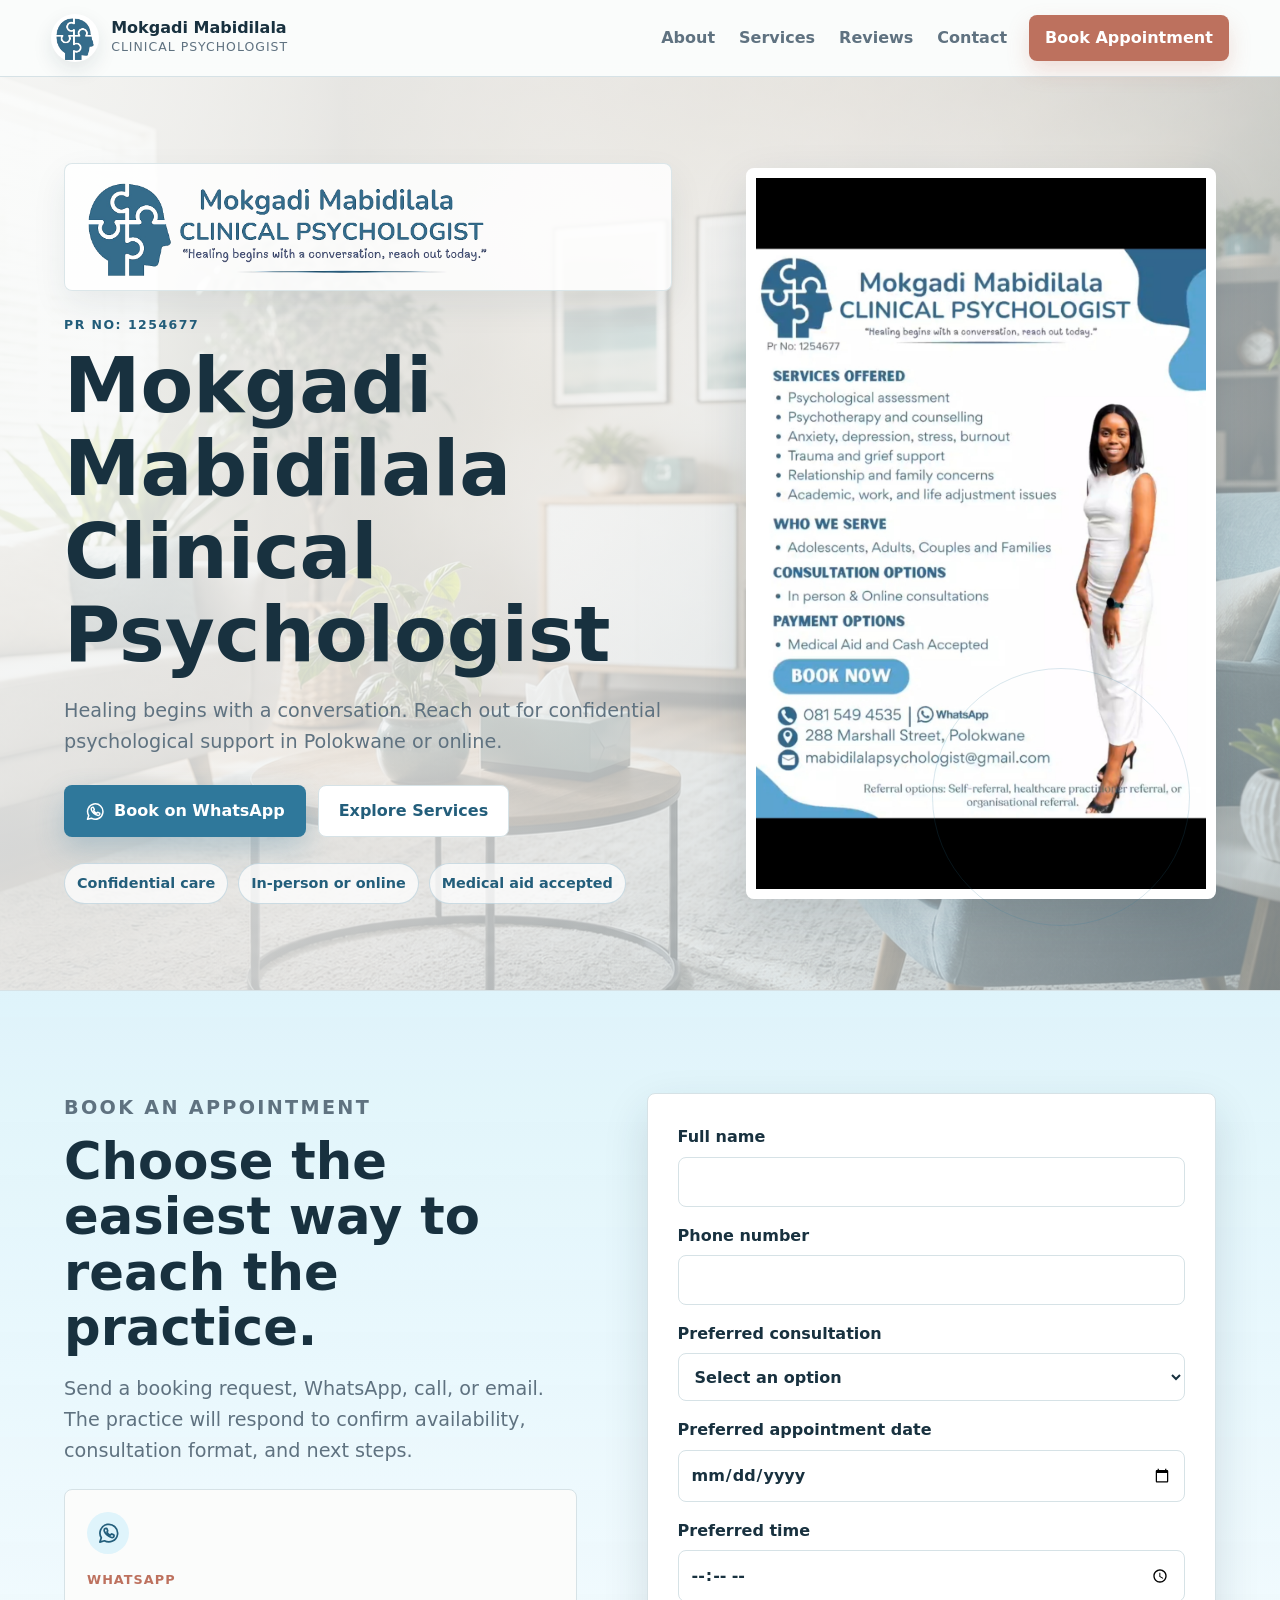
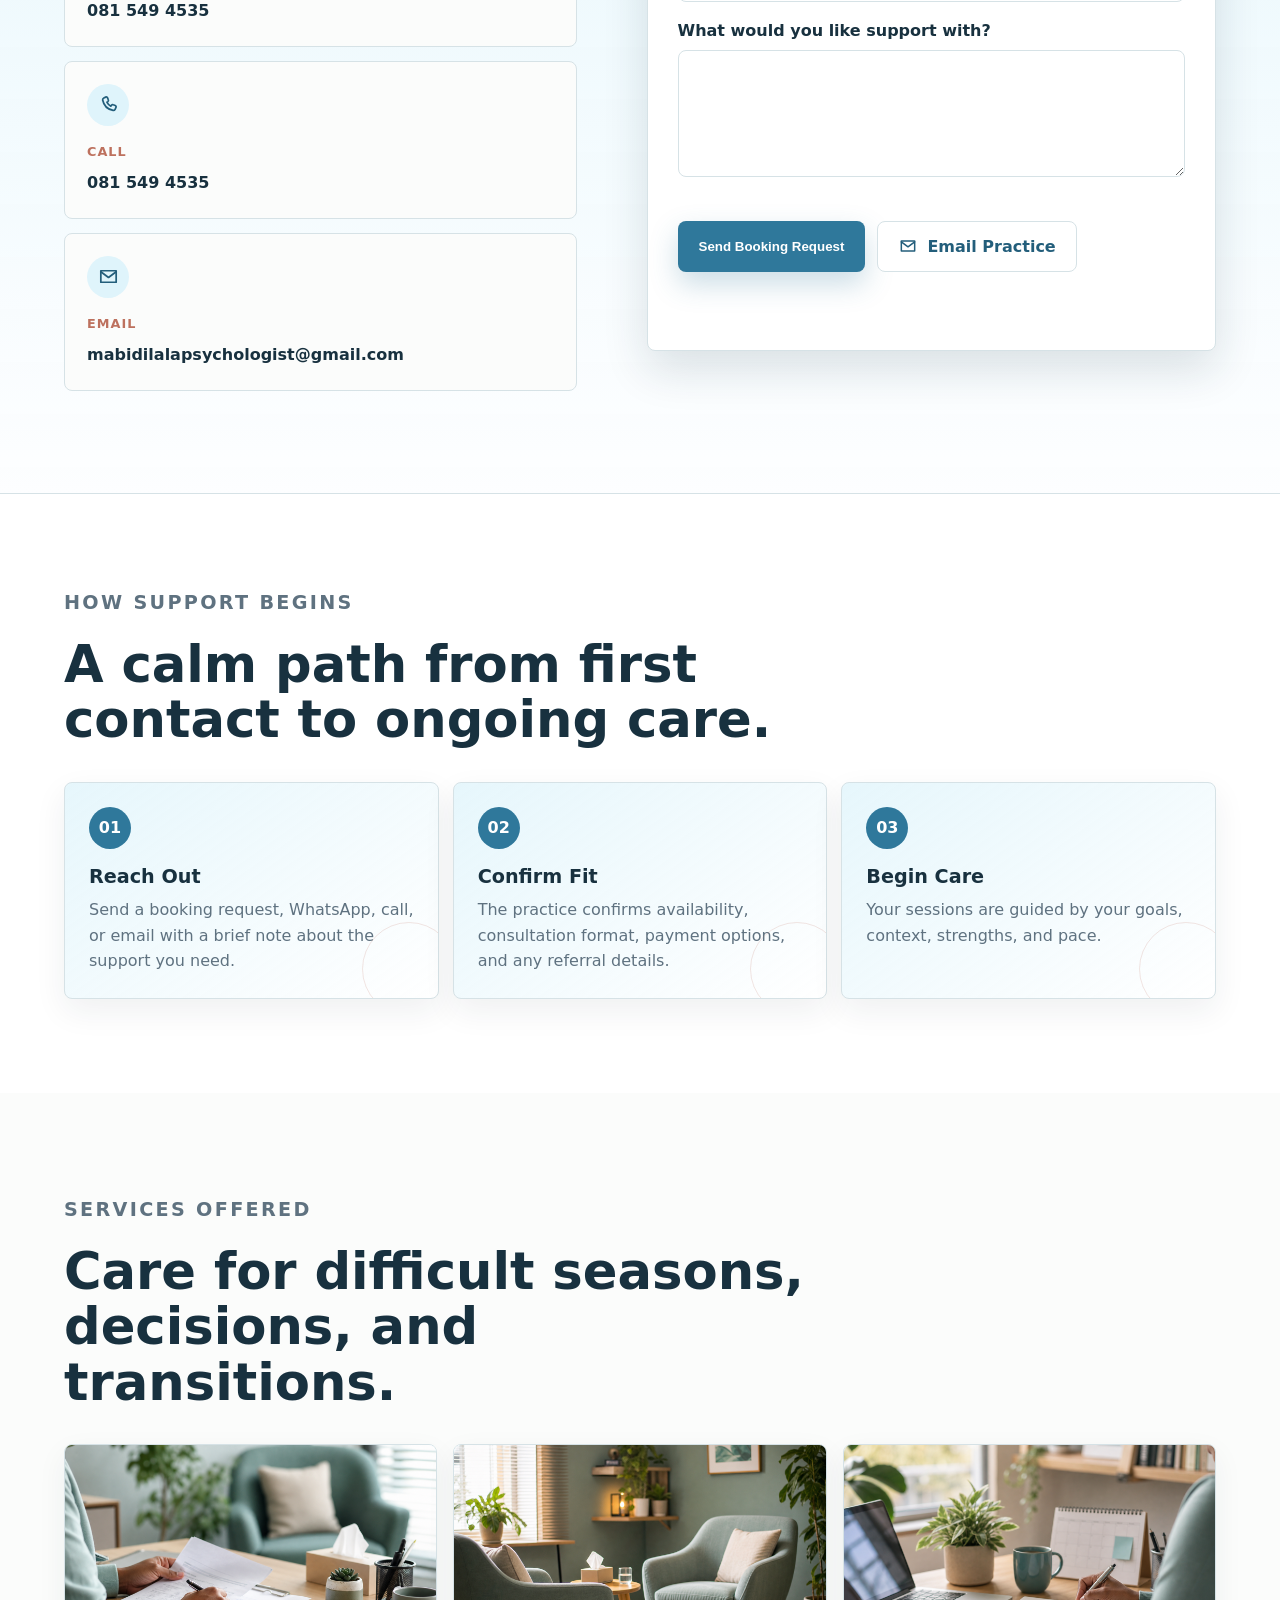
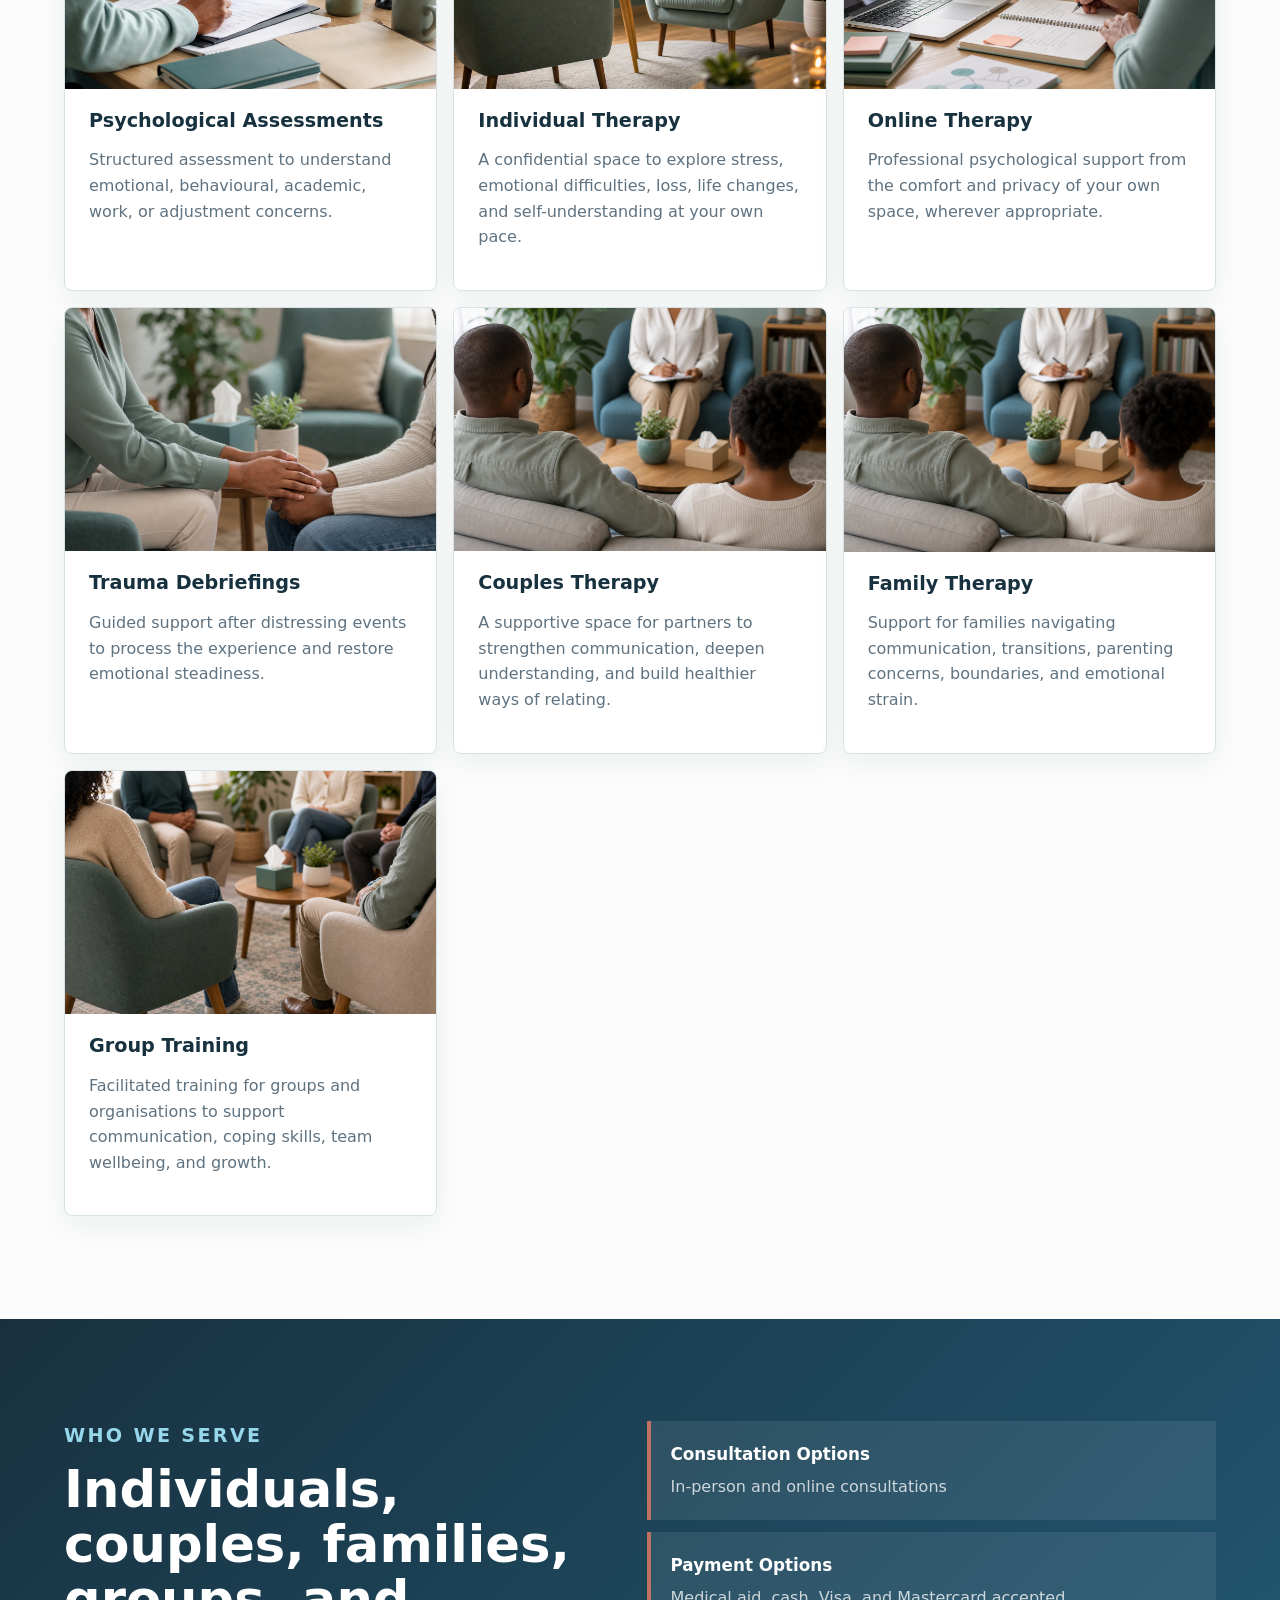
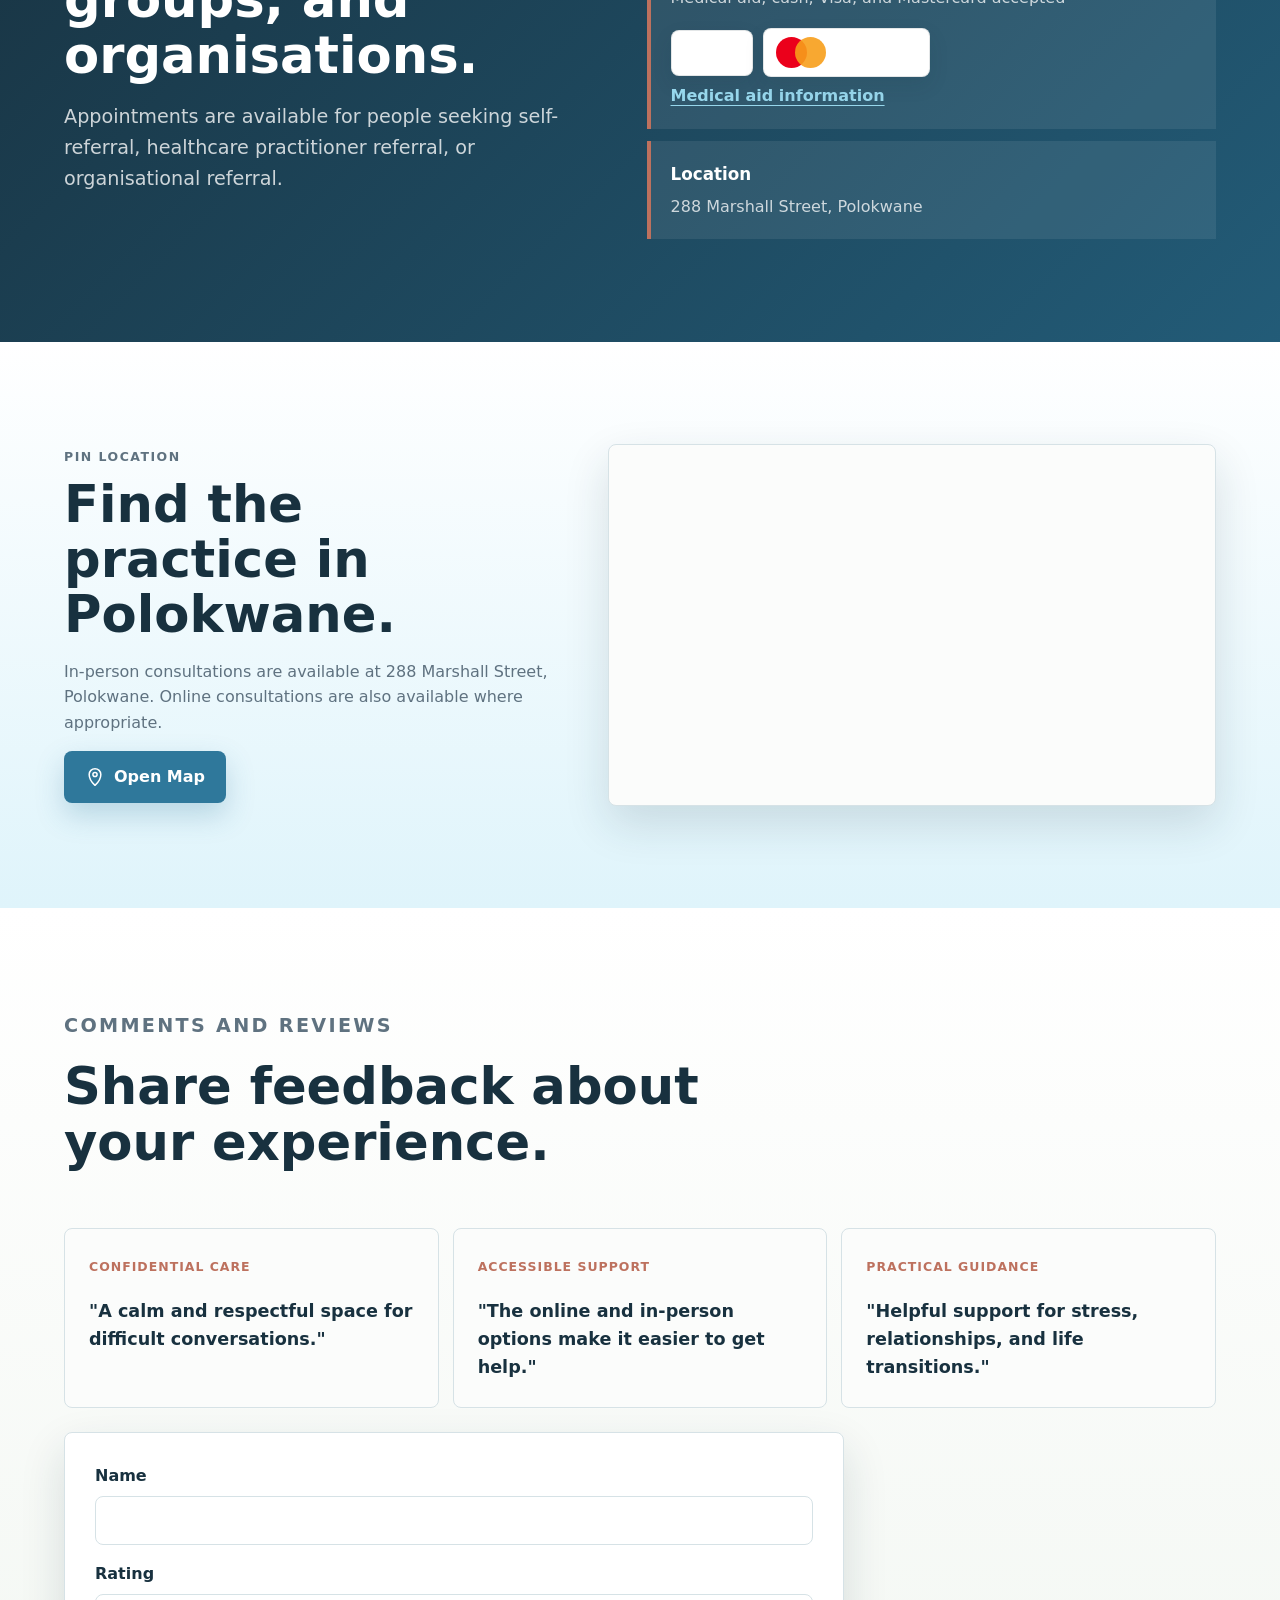
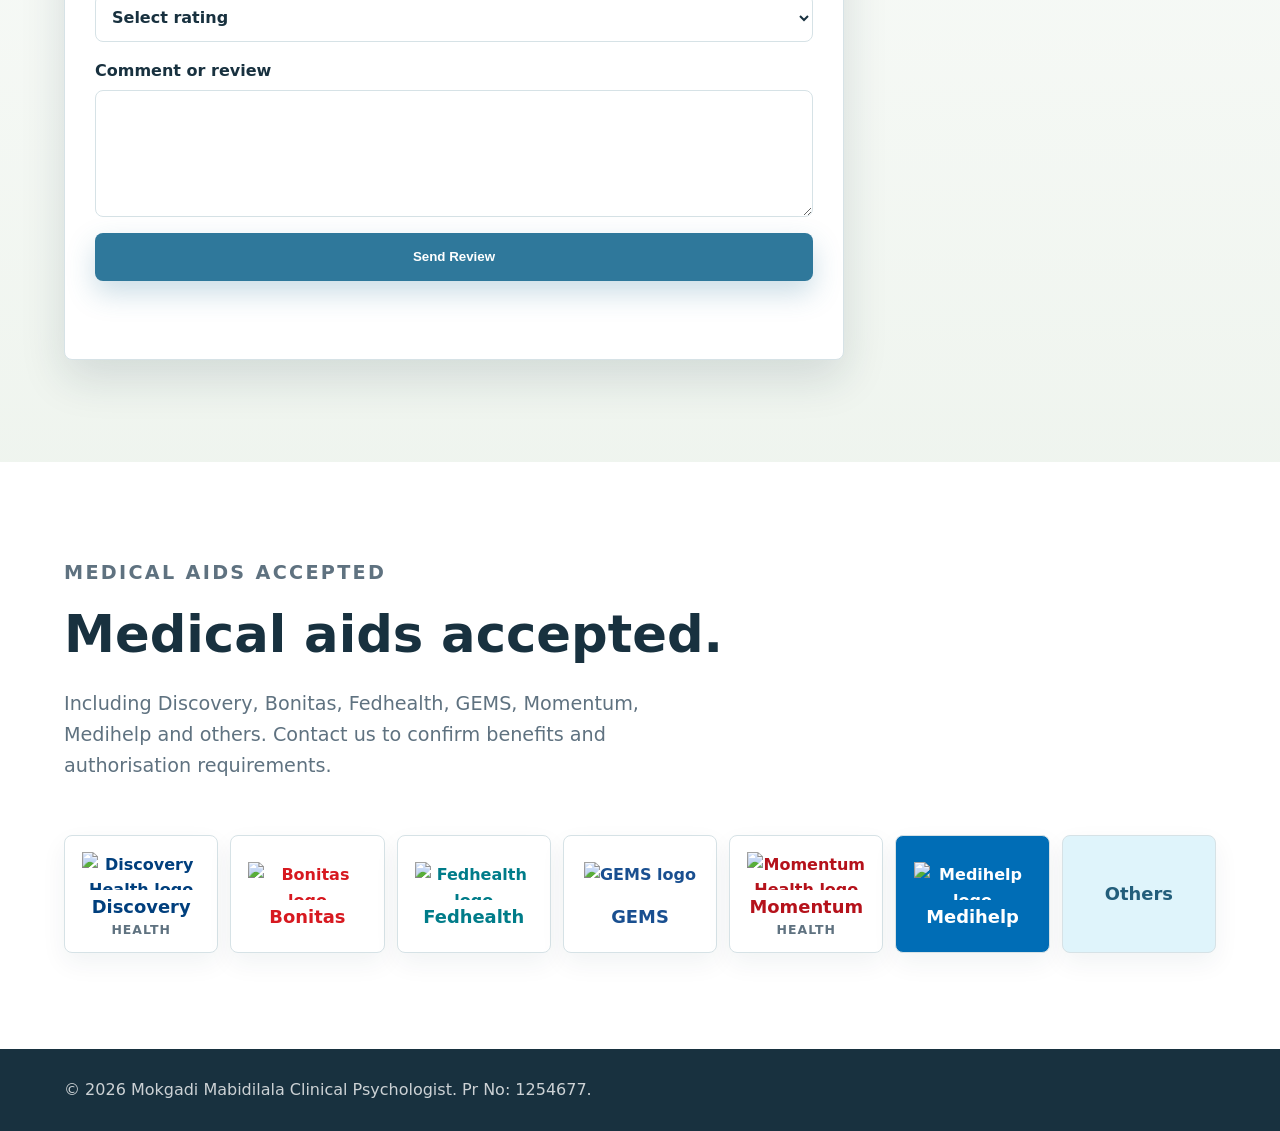
==== commit 53177e79: "Add warmer clinical website experience" ====
--- a/index.html
+++ b/index.html
@@ -49,6 +49,11 @@
             </a>
             <a class="button secondary" href="services.html">Explore Services</a>
           </div>
+          <div class="hero-trust-row" aria-label="Practice highlights">
+            <span>Confidential care</span>
+            <span>In-person or online</span>
+            <span>Medical aid accepted</span>
+          </div>
         </div>
         <figure class="hero-media">
           <img src="assets/practice-flyer.jpg" alt="Practice flyer for Mokgadi Mabidilala Clinical Psychologist">
@@ -132,6 +137,30 @@
         </form>
       </section>
 
+      <section class="care-pathway-section" aria-labelledby="care-pathway-title">
+        <div class="section-heading">
+          <p class="eyebrow">How Support Begins</p>
+          <h2 id="care-pathway-title">A calm path from first contact to ongoing care.</h2>
+        </div>
+        <div class="care-pathway">
+          <article>
+            <span>01</span>
+            <h3>Reach Out</h3>
+            <p>Send a booking request, WhatsApp, call, or email with a brief note about the support you need.</p>
+          </article>
+          <article>
+            <span>02</span>
+            <h3>Confirm Fit</h3>
+            <p>The practice confirms availability, consultation format, payment options, and any referral details.</p>
+          </article>
+          <article>
+            <span>03</span>
+            <h3>Begin Care</h3>
+            <p>Your sessions are guided by your goals, context, strengths, and pace.</p>
+          </article>
+        </div>
+      </section>
+
       <section id="services" class="section services-section">
         <div class="section-heading">
           <p class="eyebrow">Services Offered</p>
--- a/styles.css
+++ b/styles.css
@@ -23,7 +23,9 @@
 body {
   margin: 0;
   color: var(--ink);
-  background: var(--paper);
+  background:
+    linear-gradient(180deg, rgba(223, 244, 251, 0.36), rgba(251, 252, 251, 0) 340px),
+    var(--paper);
   line-height: 1.6;
 }
 
@@ -174,6 +176,7 @@
 }
 
 .hero {
+  position: relative;
   display: grid;
   grid-template-columns: minmax(0, 1fr) minmax(280px, 470px);
   align-items: center;
@@ -186,6 +189,19 @@
     url("assets/hero-background.png");
   background-position: center;
   background-size: cover;
+  overflow: hidden;
+}
+
+.hero::after {
+  position: absolute;
+  right: clamp(20px, 7vw, 110px);
+  bottom: clamp(20px, 5vw, 70px);
+  width: clamp(170px, 20vw, 310px);
+  height: clamp(170px, 20vw, 310px);
+  border: 1px solid rgba(47, 120, 155, 0.18);
+  border-radius: 50%;
+  content: "";
+  pointer-events: none;
 }
 
 .hero-logo {
@@ -199,6 +215,32 @@
   border-radius: 8px;
   background: rgba(255, 255, 255, 0.82);
   box-shadow: 0 14px 34px rgba(24, 49, 63, 0.08);
+  animation: gentle-rise 560ms ease both;
+}
+
+.hero-copy {
+  position: relative;
+  z-index: 1;
+}
+
+.hero-trust-row {
+  display: flex;
+  flex-wrap: wrap;
+  gap: 10px;
+  margin-top: 26px;
+}
+
+.hero-trust-row span {
+  display: inline-flex;
+  align-items: center;
+  min-height: 36px;
+  padding: 8px 12px;
+  border: 1px solid rgba(47, 120, 155, 0.22);
+  border-radius: 999px;
+  color: var(--blue-dark);
+  background: rgba(255, 255, 255, 0.72);
+  font-size: 0.9rem;
+  font-weight: 900;
 }
 
 .eyebrow {
@@ -383,6 +425,31 @@
   background: #fff;
   box-shadow: 0 10px 30px rgba(24, 49, 63, 0.06);
   transition: transform 180ms ease, border-color 180ms ease, box-shadow 180ms ease;
+  animation: gentle-rise 520ms ease both;
+}
+
+.service-card:nth-child(2) {
+  animation-delay: 60ms;
+}
+
+.service-card:nth-child(3) {
+  animation-delay: 120ms;
+}
+
+.service-card:nth-child(4) {
+  animation-delay: 180ms;
+}
+
+.service-card:nth-child(5) {
+  animation-delay: 240ms;
+}
+
+.service-card:nth-child(6) {
+  animation-delay: 300ms;
+}
+
+.service-card:nth-child(7) {
+  animation-delay: 360ms;
 }
 
 .service-card:hover,
@@ -811,6 +878,62 @@
   color: var(--muted);
 }
 
+.care-pathway-section {
+  padding: clamp(56px, 8vw, 94px) clamp(18px, 5vw, 78px);
+  background: #fff;
+}
+
+.care-pathway {
+  display: grid;
+  grid-template-columns: repeat(3, minmax(0, 1fr));
+  gap: 14px;
+}
+
+.care-pathway article {
+  position: relative;
+  min-height: 190px;
+  padding: 24px;
+  border: 1px solid var(--line);
+  border-radius: 8px;
+  background:
+    linear-gradient(145deg, rgba(223, 244, 251, 0.78), rgba(255, 255, 255, 0.94)),
+    #fff;
+  box-shadow: 0 12px 32px rgba(24, 49, 63, 0.07);
+  overflow: hidden;
+}
+
+.care-pathway article::after {
+  position: absolute;
+  right: -18px;
+  bottom: -18px;
+  width: 92px;
+  height: 92px;
+  border: 1px solid rgba(189, 113, 94, 0.18);
+  border-radius: 50%;
+  content: "";
+}
+
+.care-pathway span {
+  display: inline-grid;
+  place-items: center;
+  width: 42px;
+  height: 42px;
+  margin-bottom: 18px;
+  border-radius: 50%;
+  color: #fff;
+  background: var(--blue);
+  font-weight: 900;
+}
+
+.care-pathway h3 {
+  margin-bottom: 10px;
+}
+
+.care-pathway p {
+  margin: 0;
+  color: var(--muted);
+}
+
 .page-hero {
   padding: clamp(58px, 8vw, 110px) clamp(18px, 5vw, 78px);
   background:
@@ -959,7 +1082,9 @@
 }
 
 .split-section {
-  background: var(--ink);
+  background:
+    linear-gradient(135deg, rgba(24, 49, 63, 0.98), rgba(35, 94, 123, 0.94)),
+    var(--ink);
   color: #fff;
 }
 
@@ -1089,7 +1214,9 @@
   display: grid;
   gap: 24px;
   padding: clamp(56px, 8vw, 104px) clamp(18px, 5vw, 78px);
-  background: #fff;
+  background:
+    linear-gradient(180deg, #fff, rgba(223, 234, 222, 0.5)),
+    #fff;
 }
 
 .review-grid {
@@ -1104,6 +1231,14 @@
   border: 1px solid var(--line);
   border-radius: 8px;
   background: var(--paper);
+  transition: transform 160ms ease, box-shadow 160ms ease, border-color 160ms ease;
+}
+
+.review-card:hover,
+.review-card:focus-within {
+  border-color: rgba(47, 120, 155, 0.34);
+  box-shadow: 0 16px 34px rgba(24, 49, 63, 0.09);
+  transform: translateY(-3px);
 }
 
 .review-card span {
@@ -1251,6 +1386,18 @@
   background: #fff;
 }
 
+@keyframes gentle-rise {
+  from {
+    opacity: 0;
+    transform: translateY(14px);
+  }
+
+  to {
+    opacity: 1;
+    transform: translateY(0);
+  }
+}
+
 .medical-aid-logos {
   display: grid;
   grid-template-columns: repeat(7, minmax(118px, 1fr));
@@ -1361,6 +1508,7 @@
   }
 
   .service-grid,
+  .care-pathway,
   .contact-links,
   .medical-aid-logos,
   .content-grid,
@@ -1454,6 +1602,7 @@
   }
 
   .service-grid,
+  .care-pathway,
   .contact-links,
   .medical-aid-logos,
   .content-grid,
@@ -1466,6 +1615,10 @@
     min-height: 0;
   }
 
+  .hero::after {
+    display: none;
+  }
+
   .service-detail {
     grid-template-columns: 1fr;
   }
@@ -1475,3 +1628,14 @@
     height: 52px;
   }
 }
+
+@media (prefers-reduced-motion: reduce) {
+  *,
+  *::before,
+  *::after {
+    scroll-behavior: auto !important;
+    animation-duration: 1ms !important;
+    animation-iteration-count: 1 !important;
+    transition-duration: 1ms !important;
+  }
+}
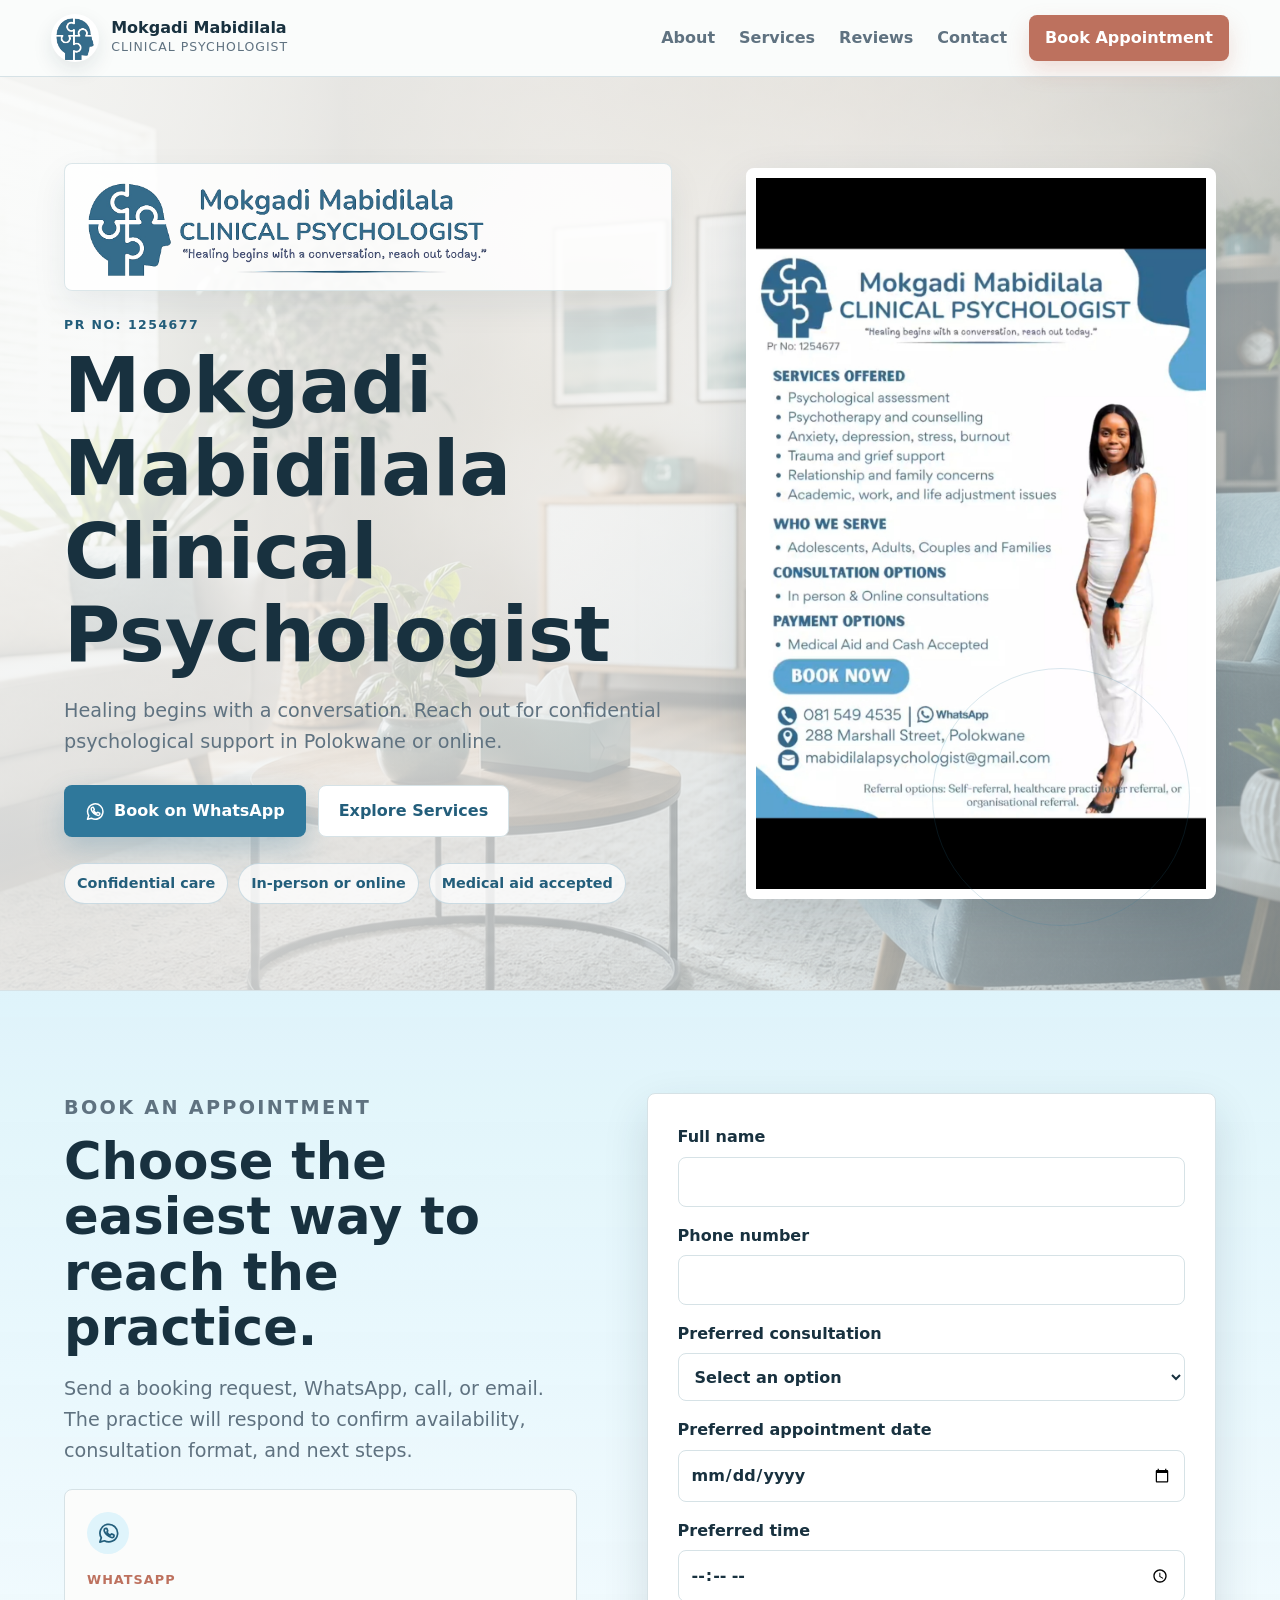
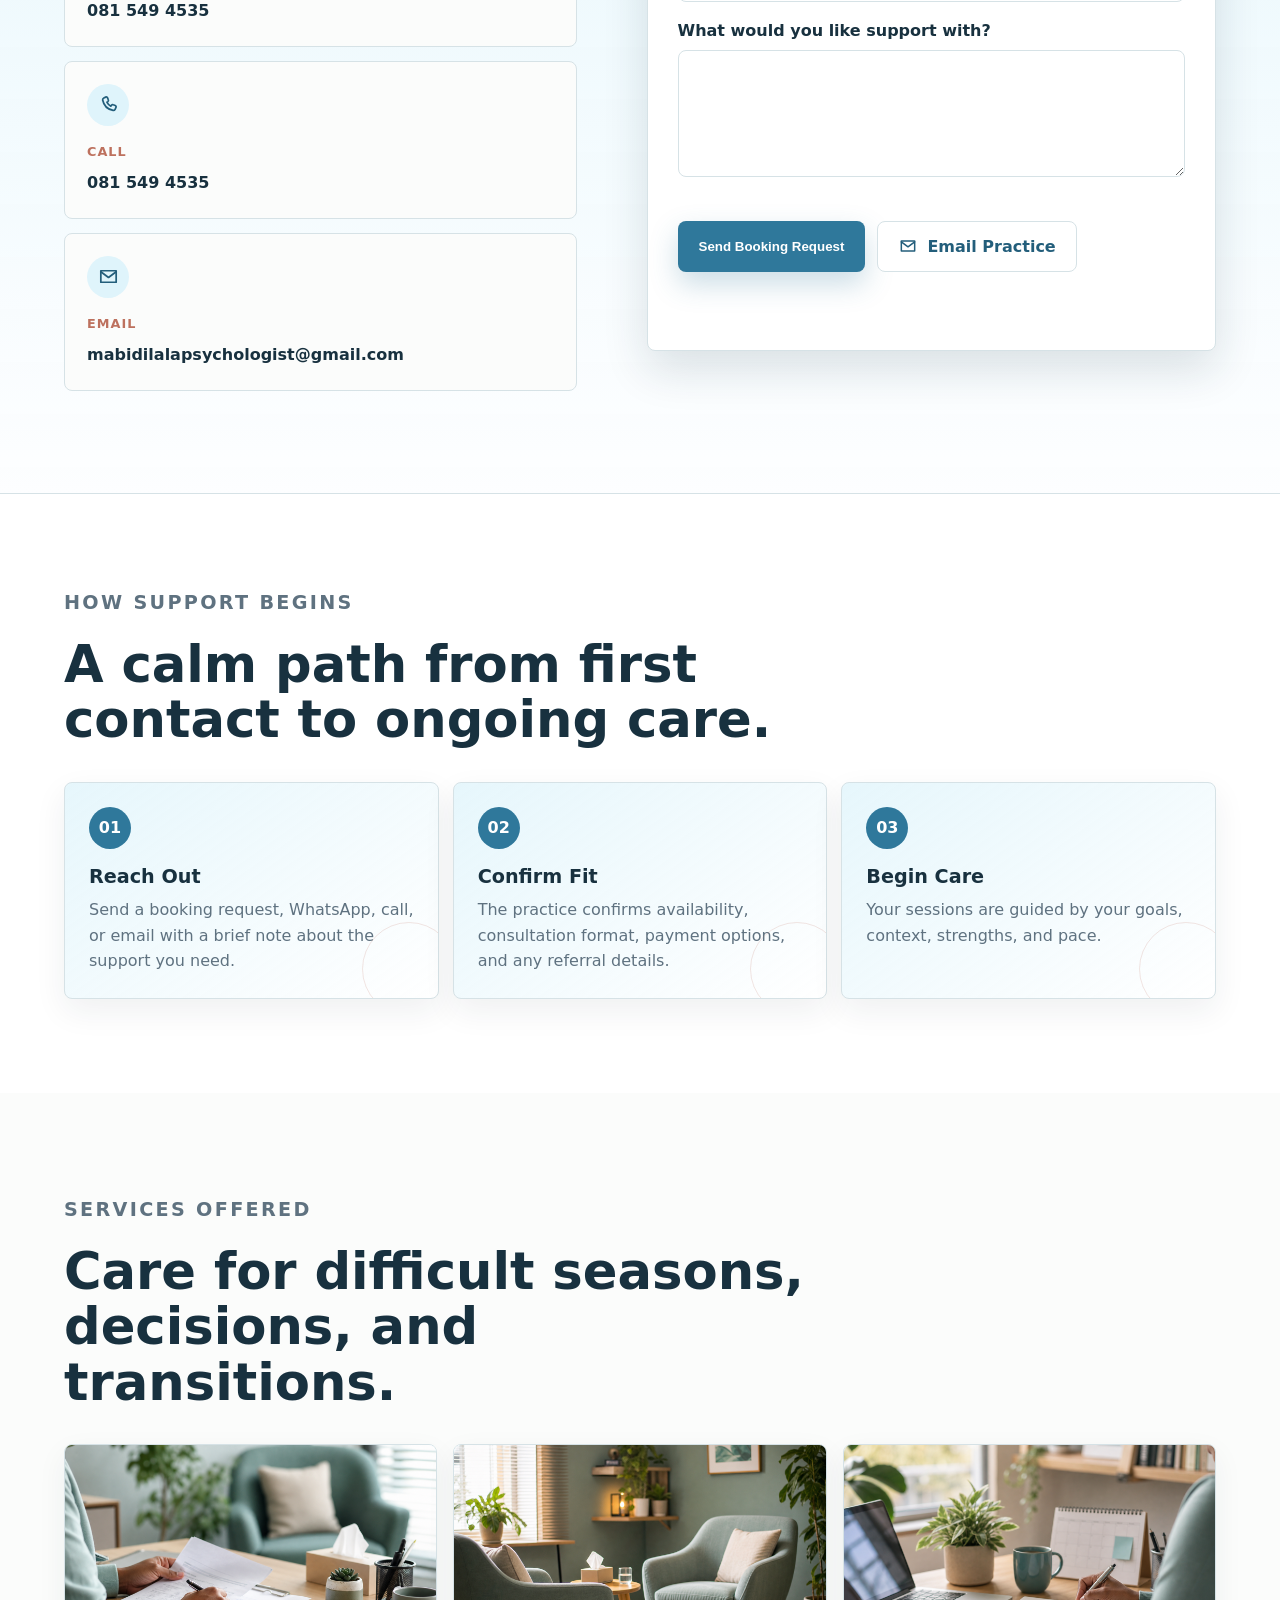
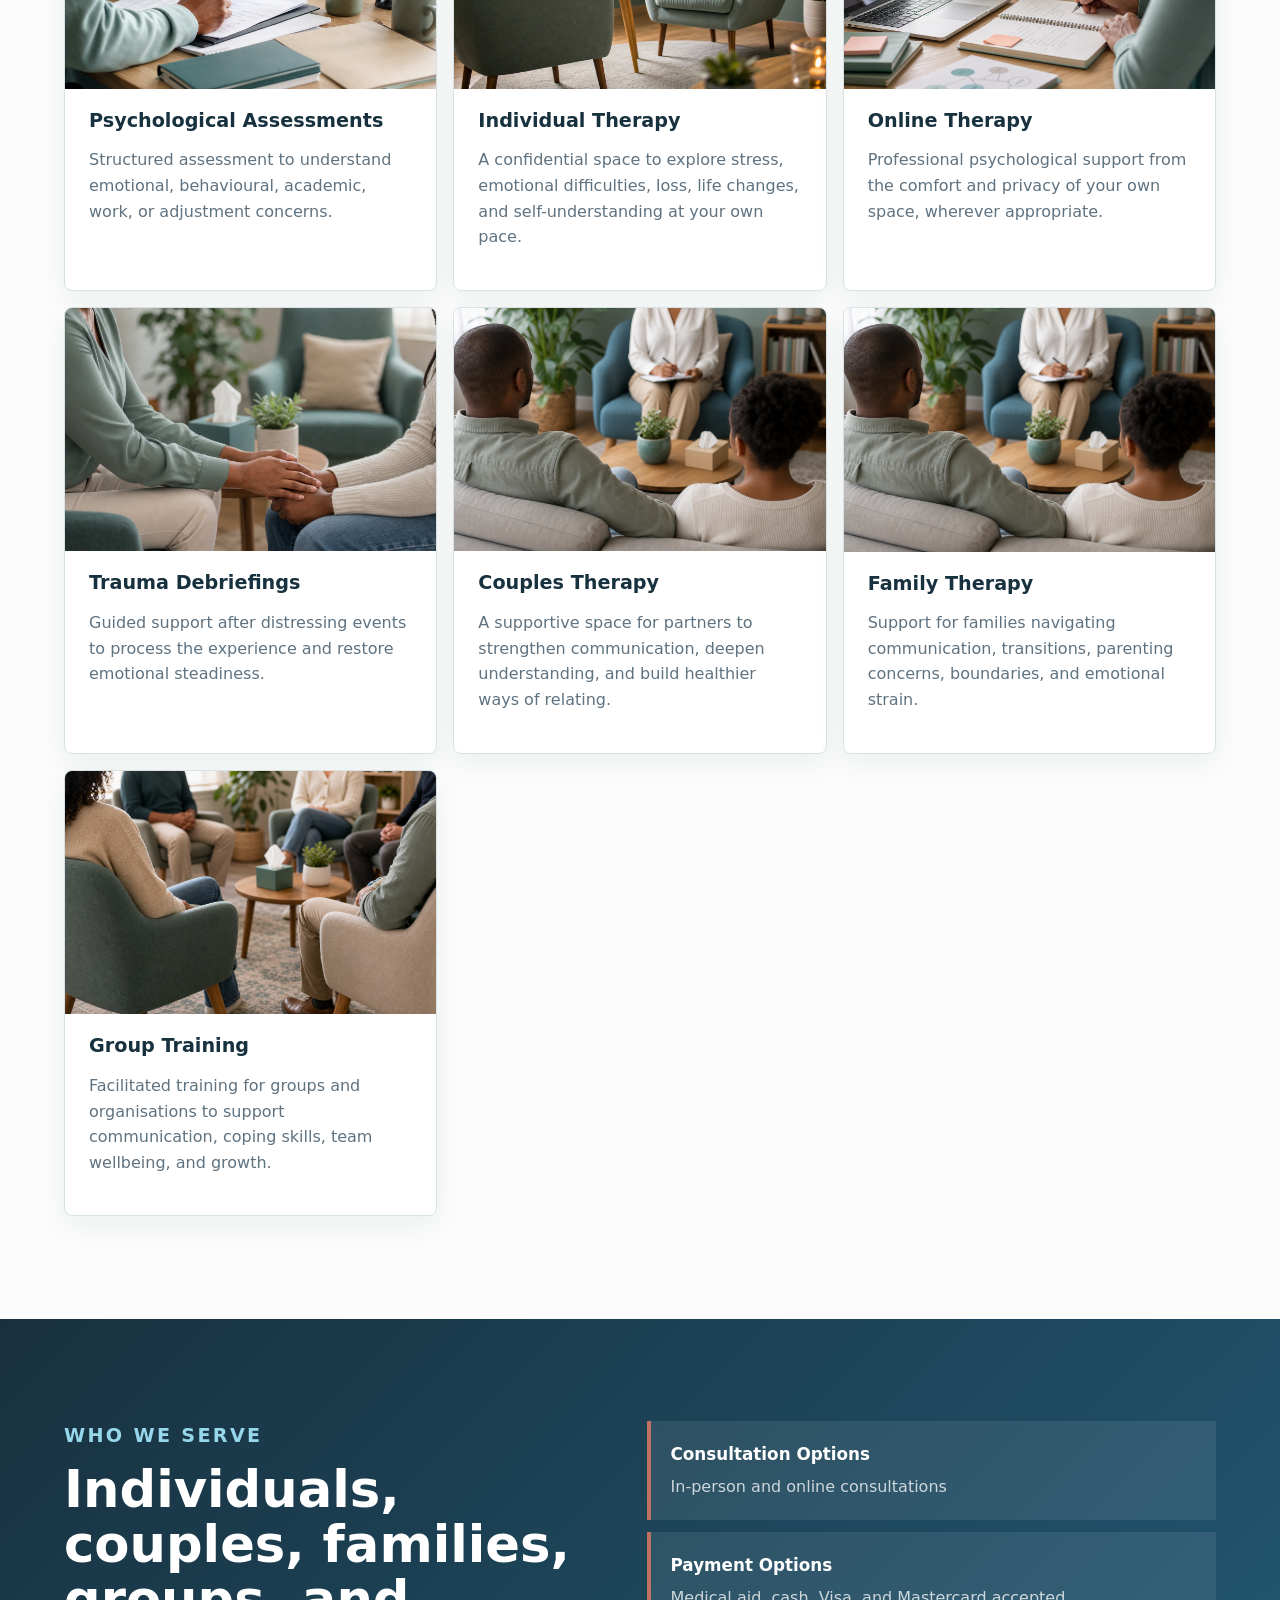
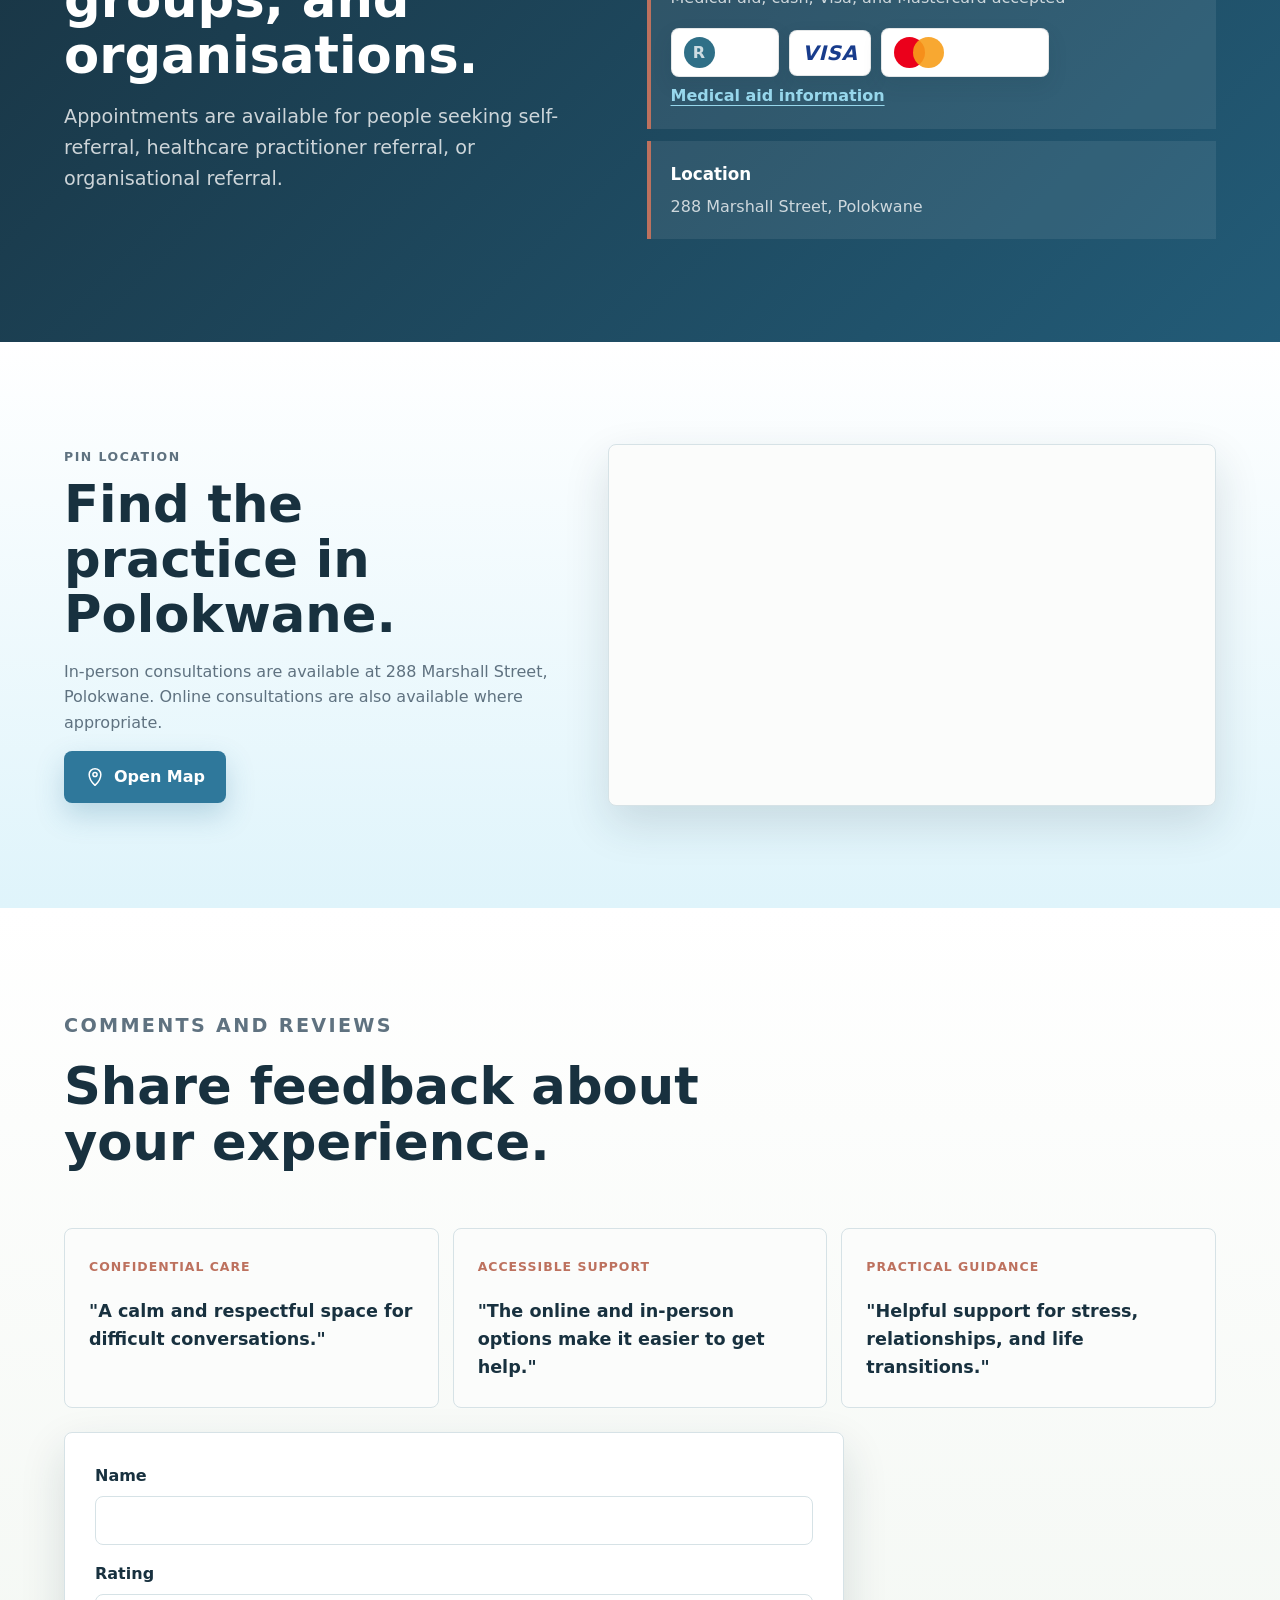
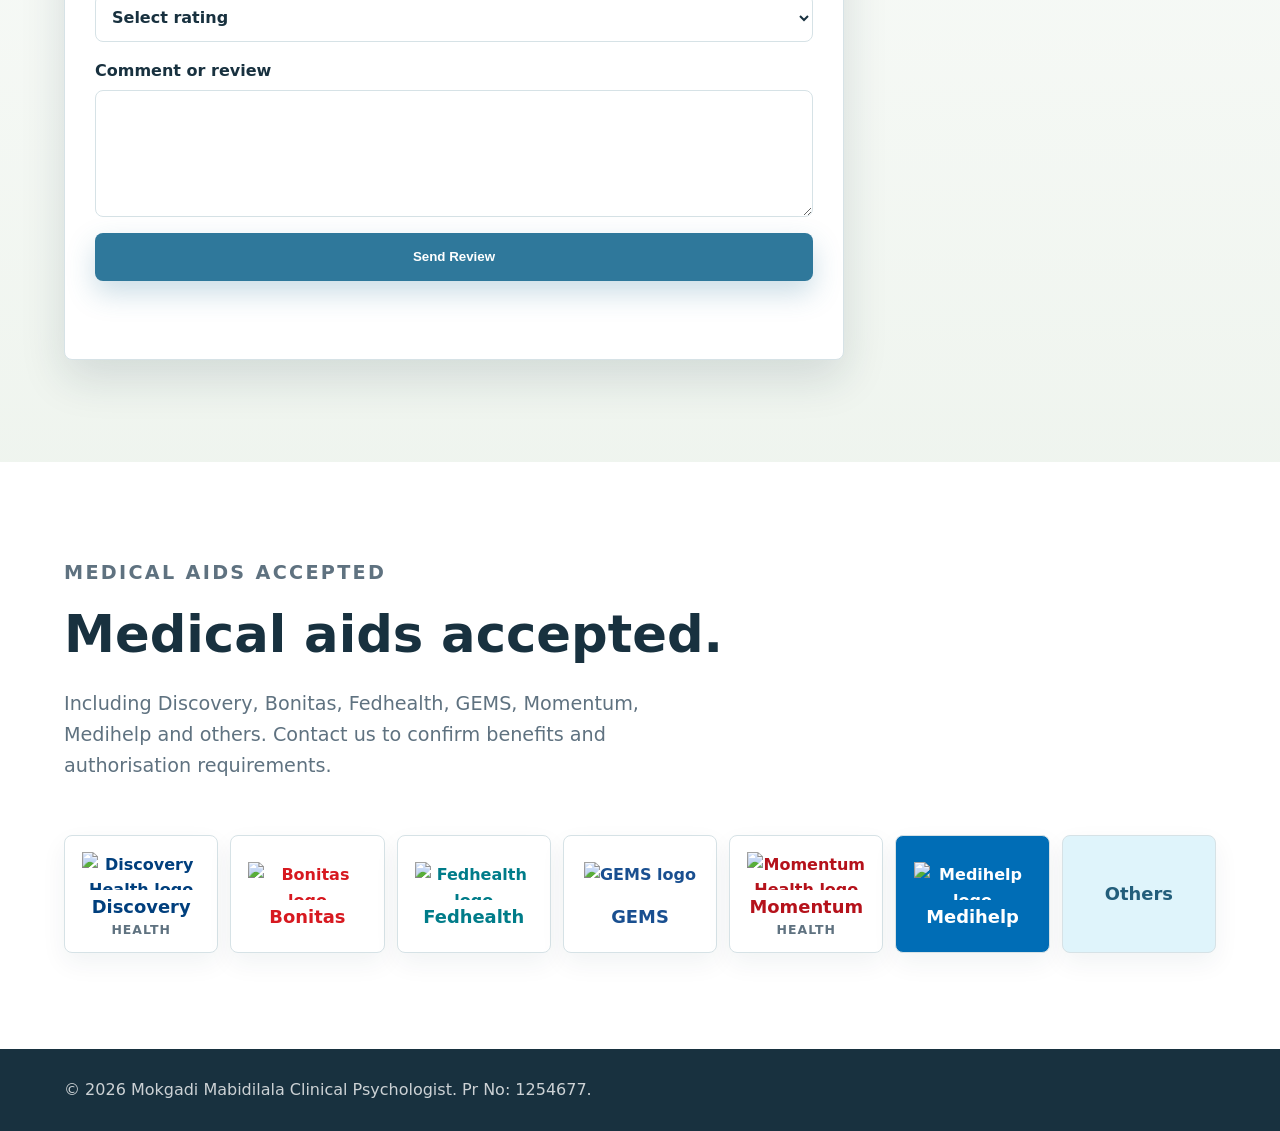
==== commit e274fed3: "Fix payment option badges" ====
--- a/index.html
+++ b/index.html
@@ -240,8 +240,11 @@
           <div>
             <strong>Payment Options</strong>
             <span>Medical aid, cash, Visa, and Mastercard accepted</span>
-            <span class="payment-logo-row" aria-label="Accepted card payments">
-              <span class="payment-badge visa-badge">Visa</span>
+            <span class="payment-logo-row" aria-label="Accepted payment options">
+              <span class="payment-badge cash-badge" aria-label="Cash accepted">
+                <span class="cash-icon" aria-hidden="true">R</span><b>Cash</b>
+              </span>
+              <span class="payment-badge visa-badge" aria-label="Visa accepted"><b>VISA</b></span>
               <span class="payment-badge mastercard-badge"><span></span><span></span><b>Mastercard</b></span>
             </span>
             <a class="inline-link" href="#medical-aids">Medical aid information</a>
--- a/styles.css
+++ b/styles.css
@@ -1342,11 +1342,34 @@
   border-radius: 8px;
   background: #fff;
   box-shadow: 0 8px 20px rgba(24, 49, 63, 0.1);
+  color: #202734;
   font-weight: 900;
   line-height: 1;
 }
 
-.visa-badge {
+.payment-badge b {
+  color: inherit;
+}
+
+.cash-badge {
+  gap: 8px;
+  color: #234e5f;
+}
+
+.cash-icon {
+  display: inline-flex;
+  align-items: center;
+  justify-content: center;
+  width: 31px;
+  height: 31px;
+  border-radius: 50%;
+  background: #2f6f87;
+  color: #fff;
+  font-size: 1rem;
+  font-weight: 900;
+}
+
+.visa-badge b {
   color: #183c8c;
   font-size: 1.25rem;
   font-style: italic;
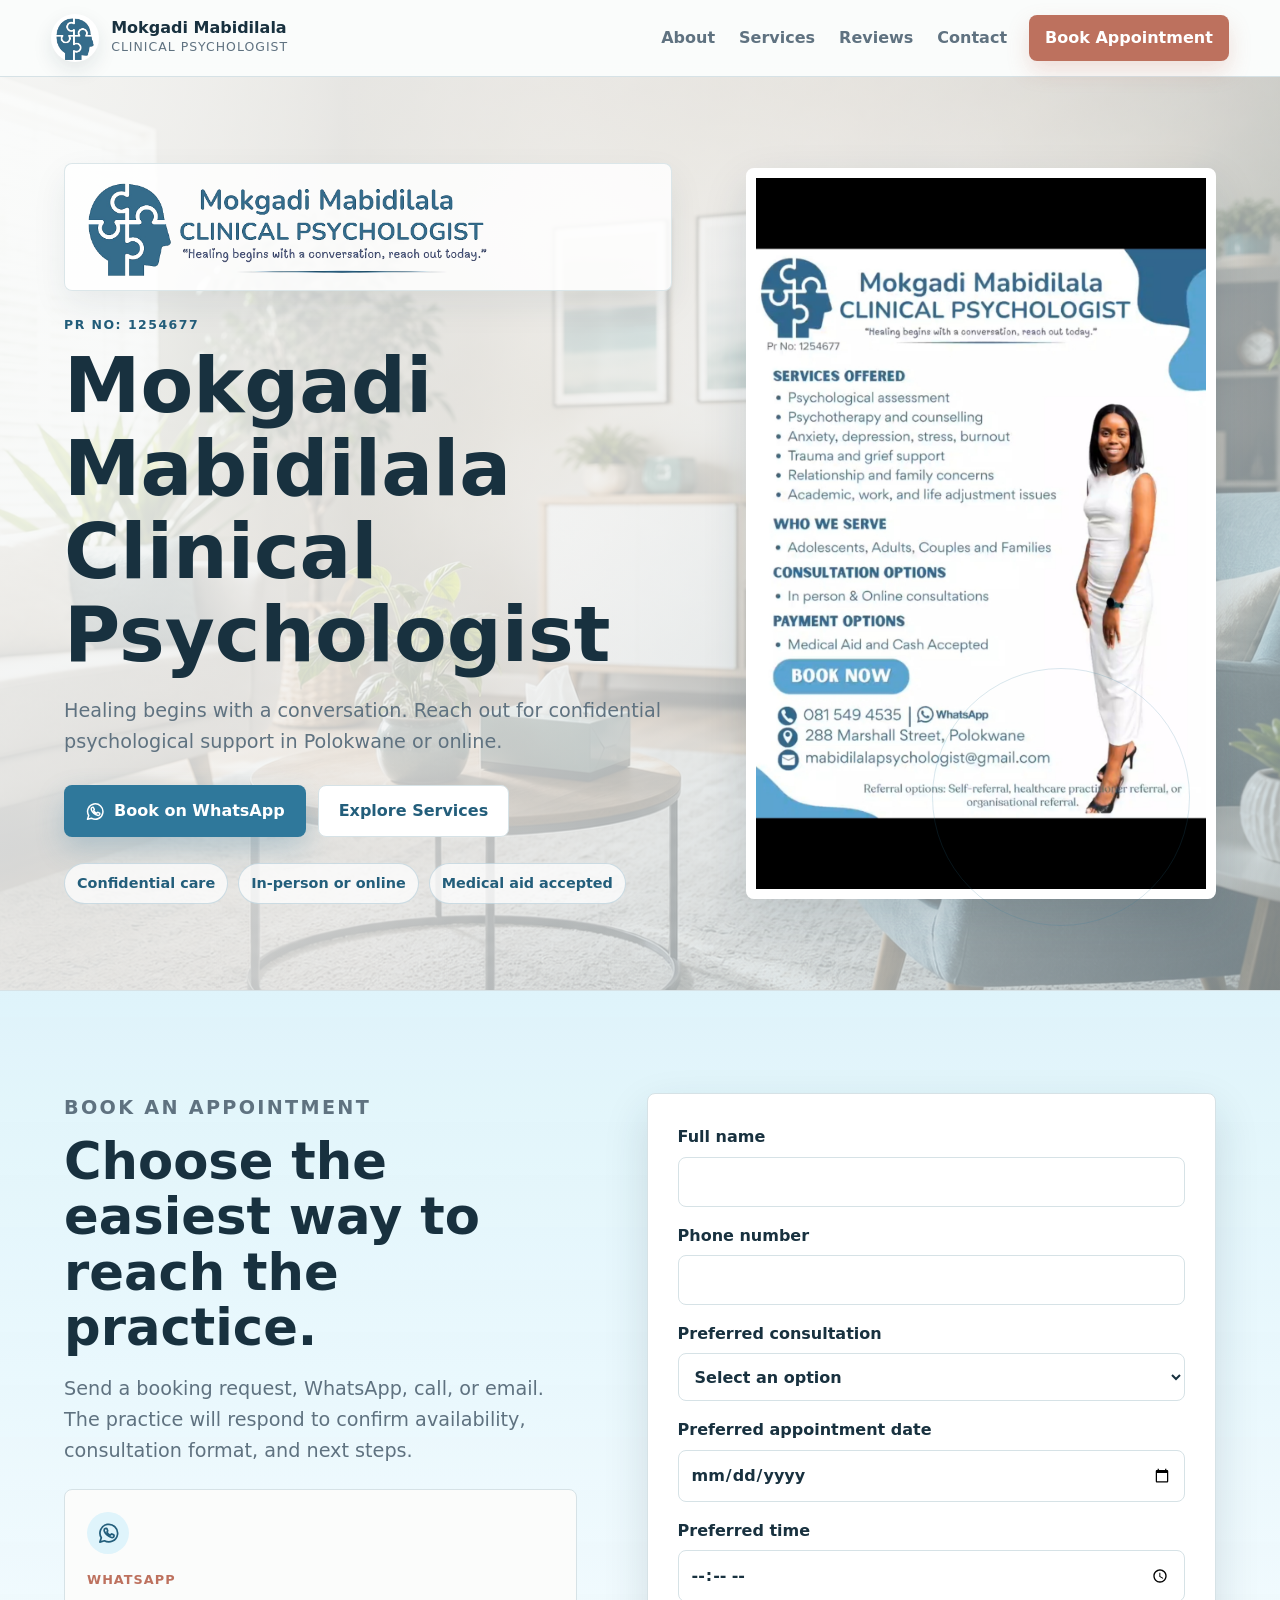
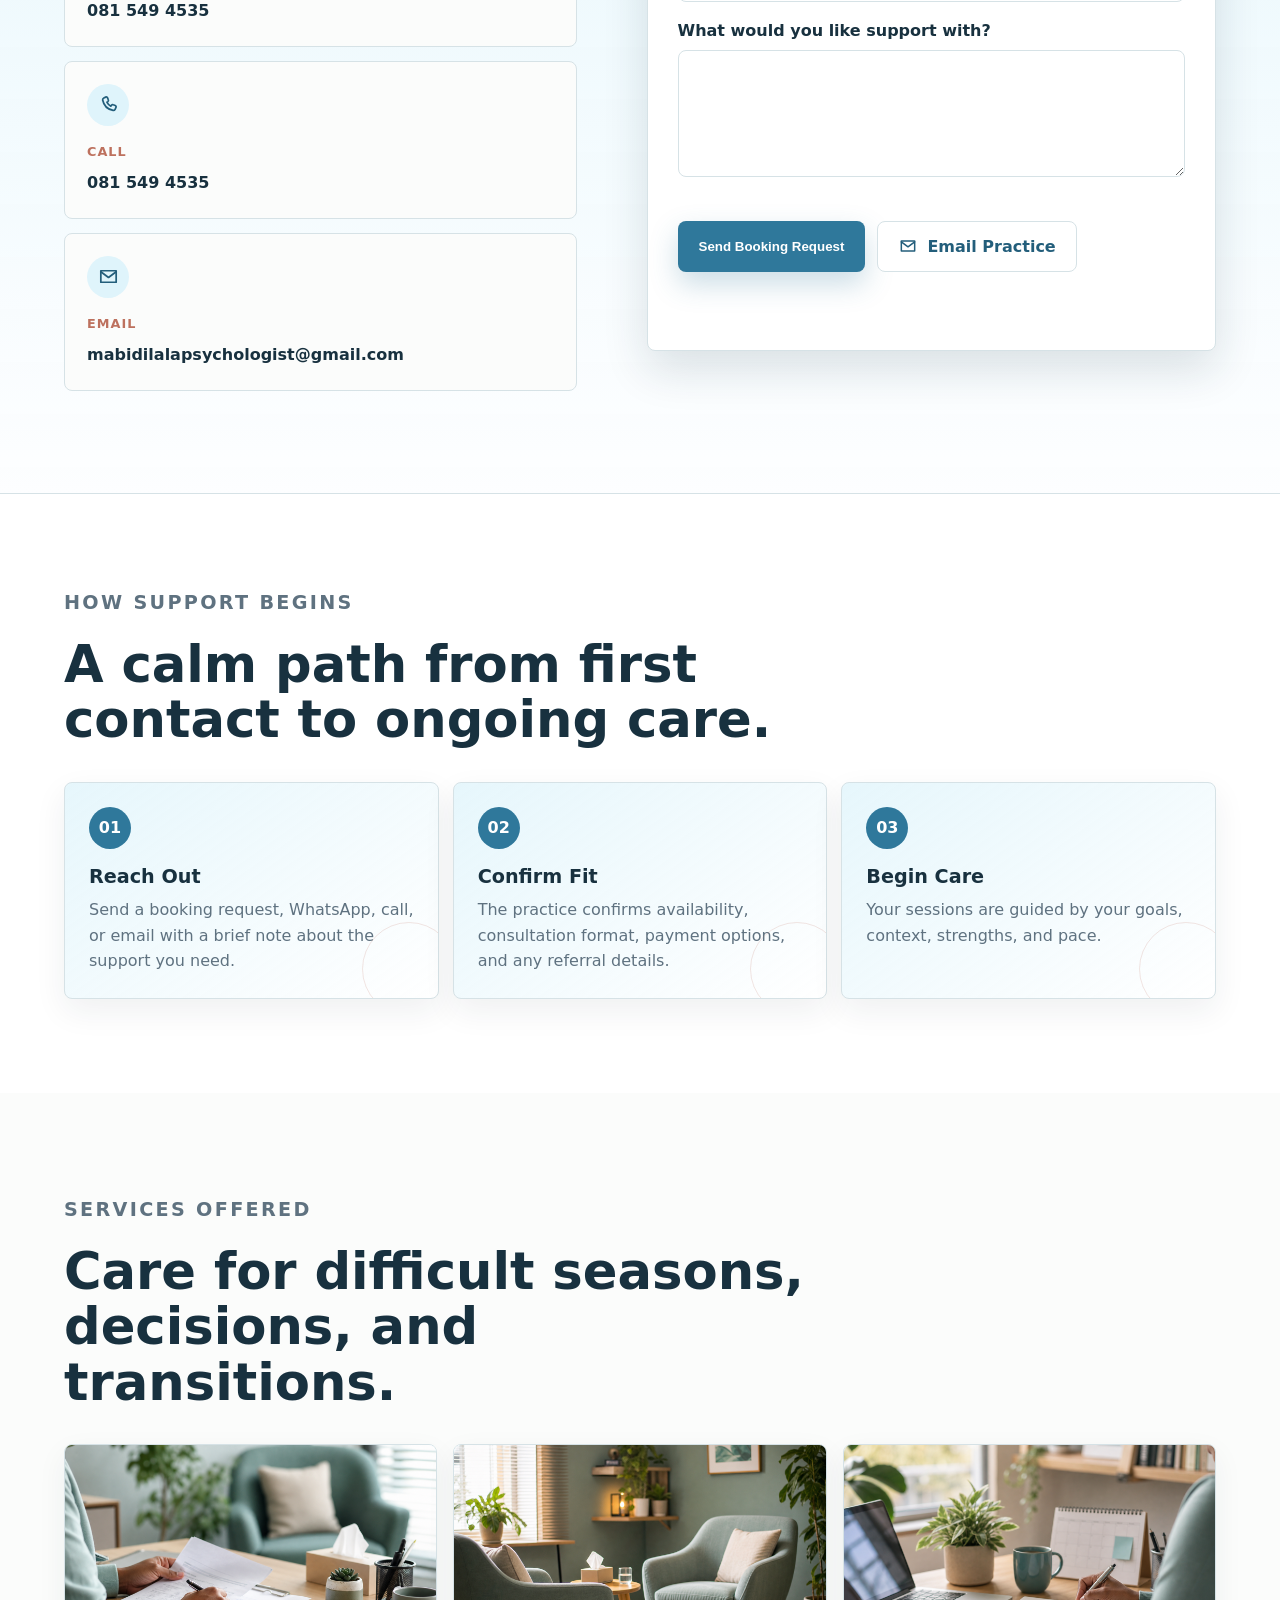
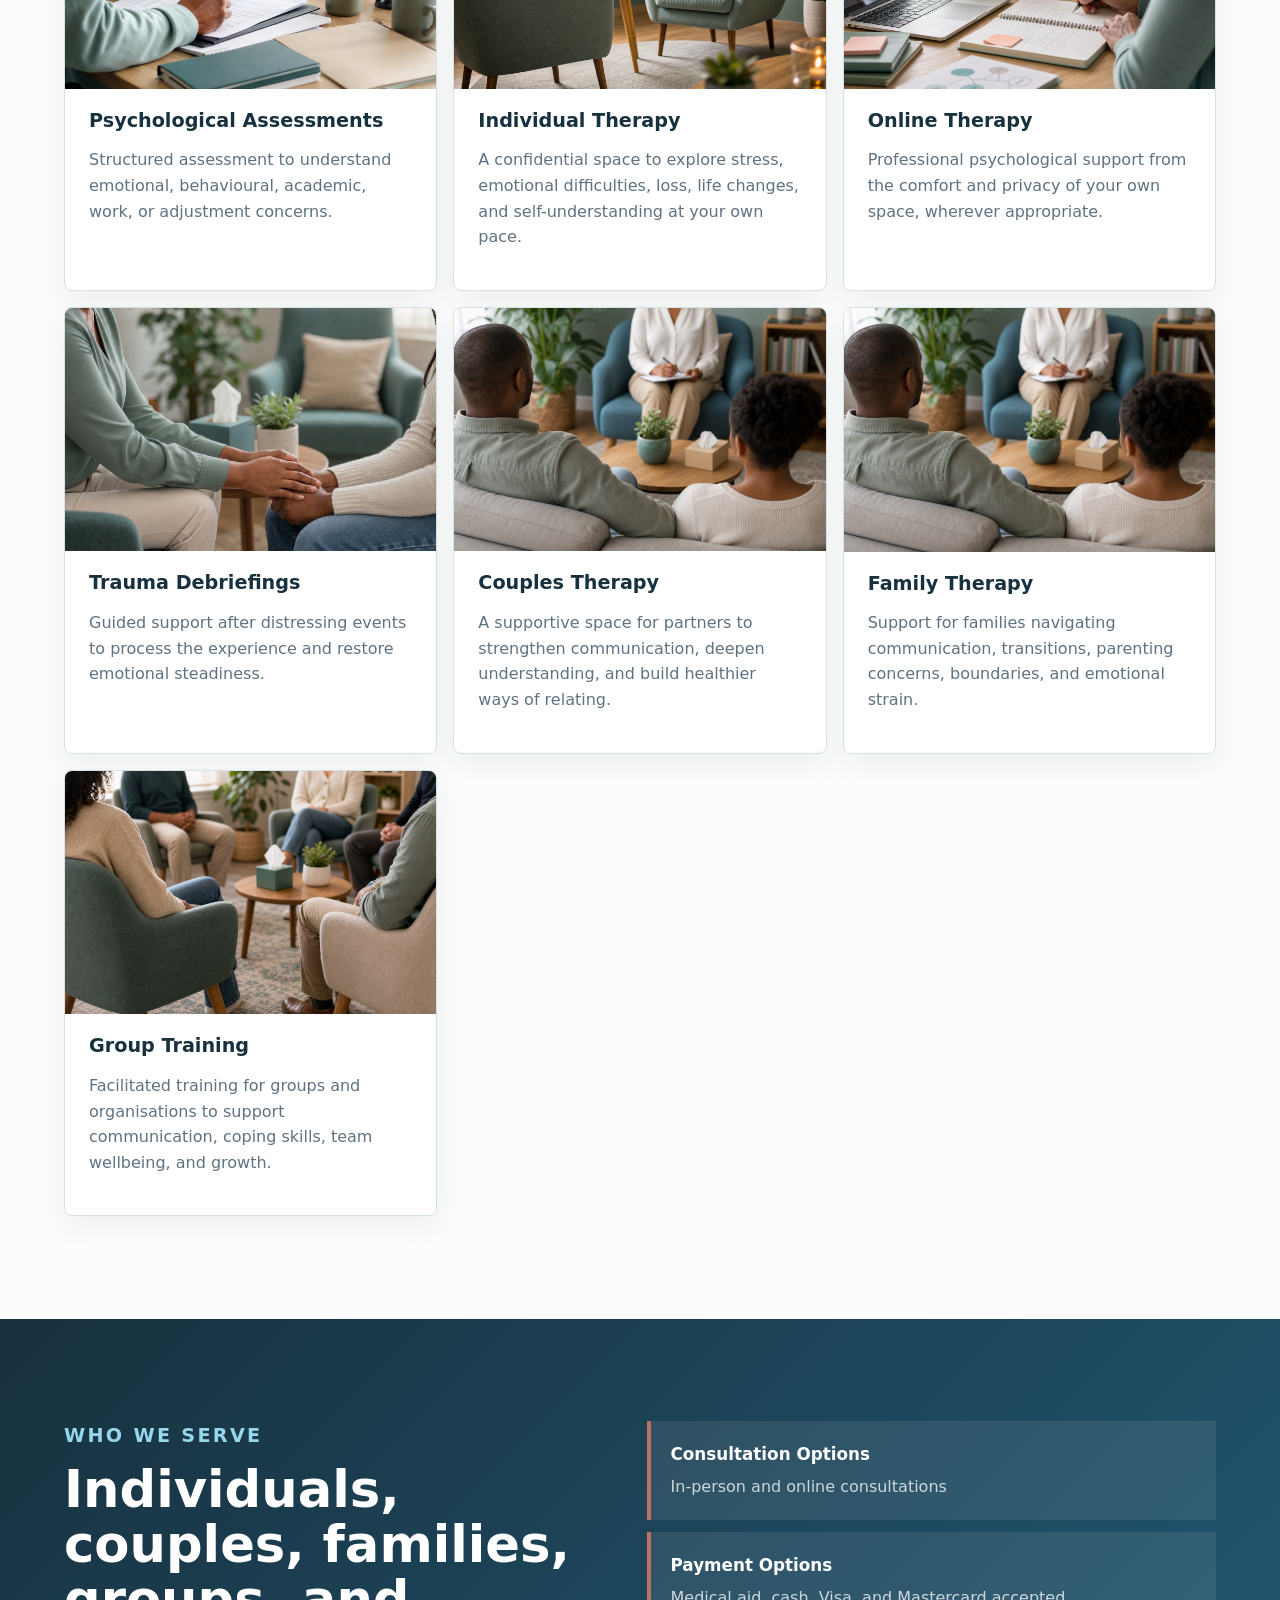
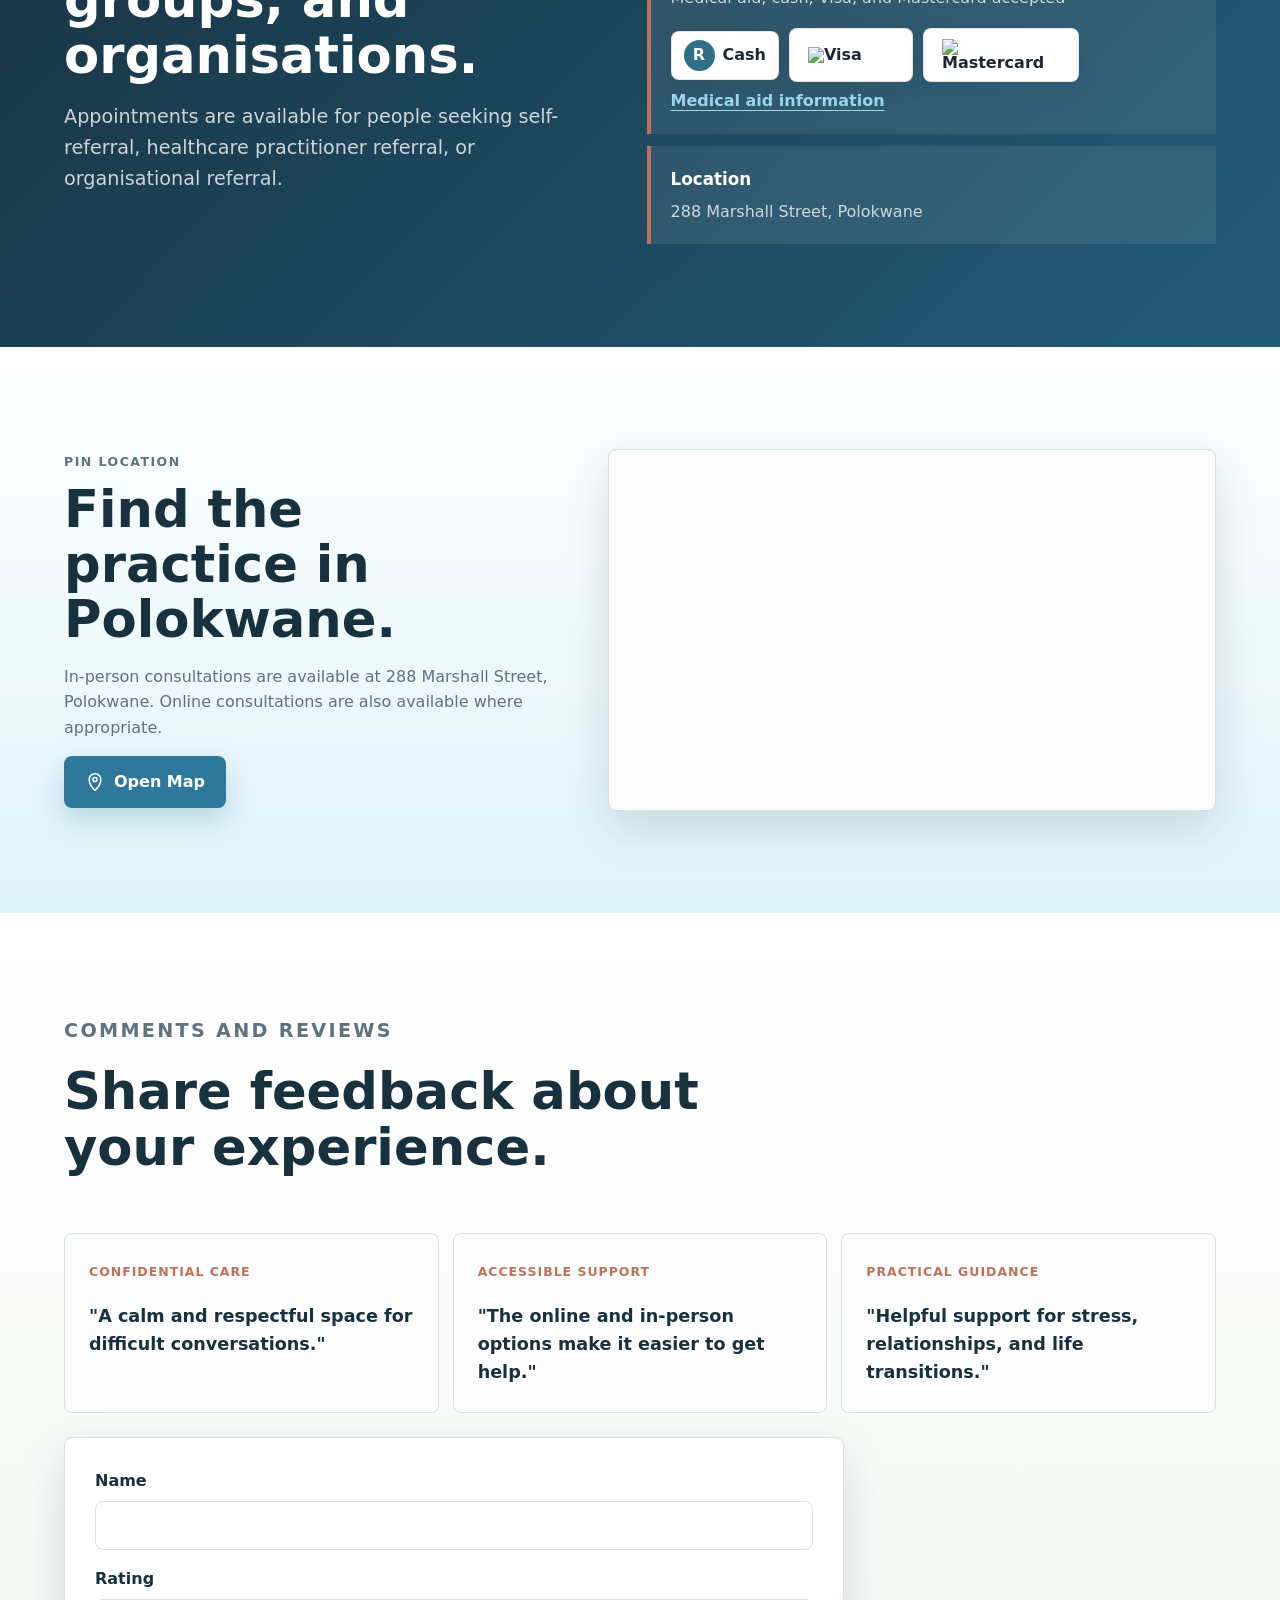
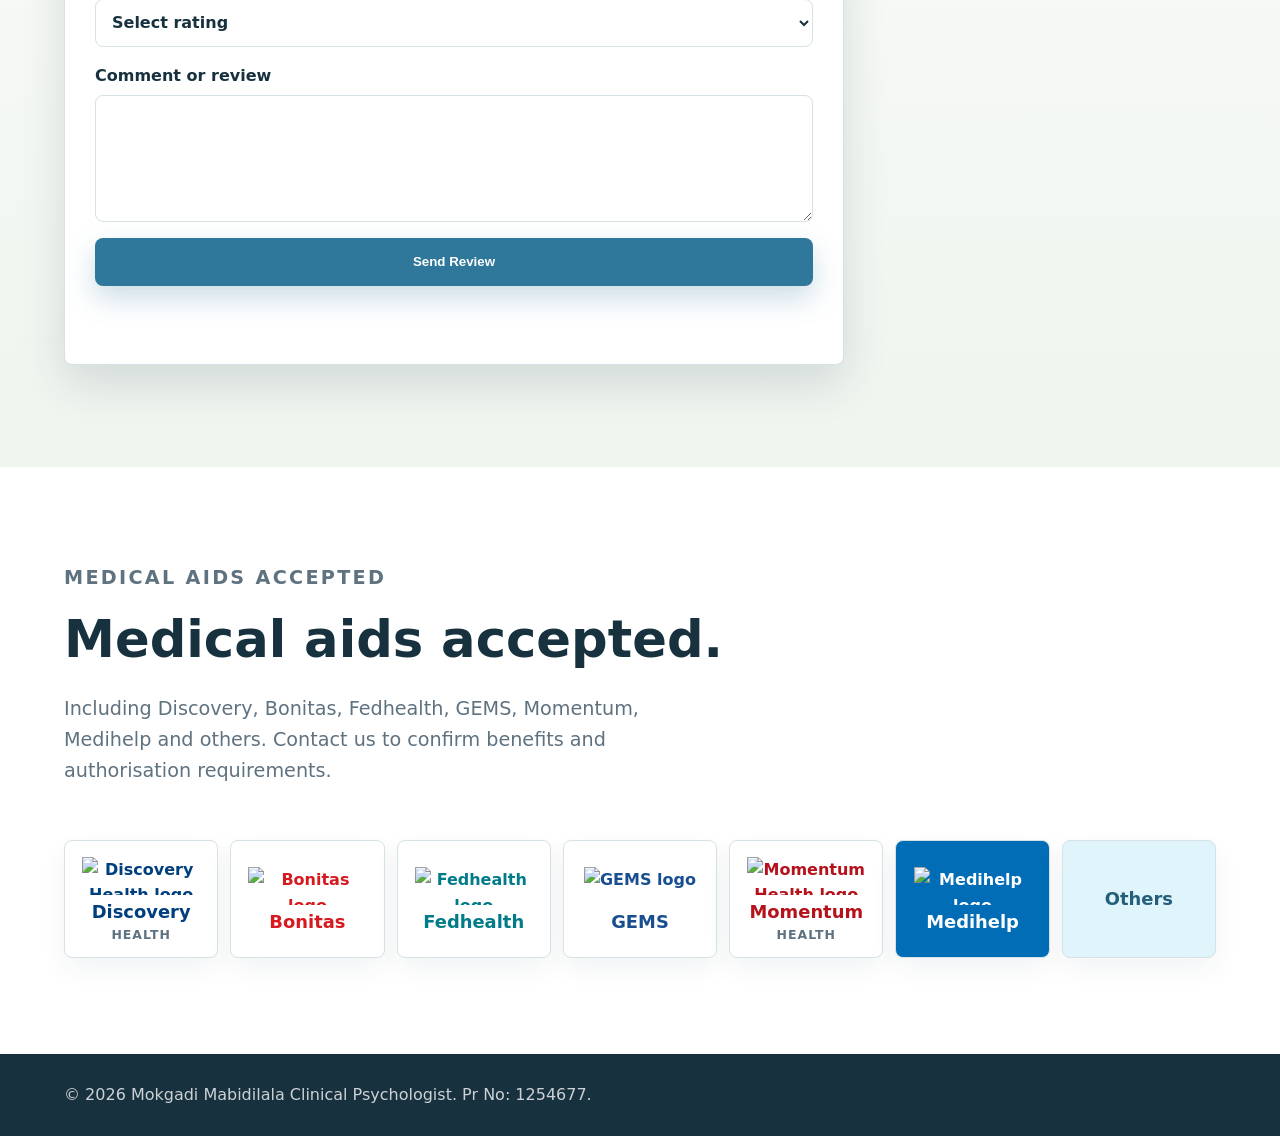
==== commit 4c789c15: "Use live card payment logos" ====
--- a/index.html
+++ b/index.html
@@ -244,8 +244,12 @@
               <span class="payment-badge cash-badge" aria-label="Cash accepted">
                 <span class="cash-icon" aria-hidden="true">R</span><b>Cash</b>
               </span>
-              <span class="payment-badge visa-badge" aria-label="Visa accepted"><b>VISA</b></span>
-              <span class="payment-badge mastercard-badge"><span></span><span></span><b>Mastercard</b></span>
+              <span class="payment-badge card-logo-badge visa-badge" aria-label="Visa accepted">
+                <img class="payment-logo-img visa-logo" src="https://upload.wikimedia.org/wikipedia/commons/5/5c/Visa_Inc._logo_%282021%E2%80%93present%29.svg" alt="Visa" loading="lazy">
+              </span>
+              <span class="payment-badge card-logo-badge mastercard-badge" aria-label="Mastercard accepted">
+                <img class="payment-logo-img mastercard-logo" src="https://upload.wikimedia.org/wikipedia/commons/2/2a/Mastercard-logo.svg" alt="Mastercard" loading="lazy">
+              </span>
             </span>
             <a class="inline-link" href="#medical-aids">Medical aid information</a>
           </div>
--- a/styles.css
+++ b/styles.css
@@ -1347,6 +1347,10 @@
   line-height: 1;
 }
 
+.info-list .payment-badge {
+  color: #202734;
+}
+
 .payment-badge b {
   color: inherit;
 }
@@ -1369,39 +1373,30 @@
   font-weight: 900;
 }
 
-.visa-badge b {
-  color: #183c8c;
-  font-size: 1.25rem;
-  font-style: italic;
-  letter-spacing: 0.03em;
-  text-transform: uppercase;
+.info-list .cash-icon {
+  color: #fff;
+}
+
+.card-logo-badge {
+  min-width: 122px;
+  min-height: 54px;
+  padding: 10px 18px;
+}
+
+.payment-logo-img {
+  display: block;
+  width: 86px;
+  max-width: 100%;
+  max-height: 32px;
+  object-fit: contain;
 }
 
 .mastercard-badge {
-  position: relative;
-  min-width: 132px;
-  gap: 0;
-  color: #202734;
-}
-
-.mastercard-badge span {
-  width: 31px;
-  height: 31px;
-  border-radius: 50%;
-}
-
-.mastercard-badge span:first-child {
-  background: #eb001b;
-}
-
-.mastercard-badge span:nth-child(2) {
-  margin-left: -12px;
-  background: rgba(247, 158, 27, 0.9);
-}
-
-.mastercard-badge b {
-  margin-left: 8px;
-  font-size: 0.82rem;
+  min-width: 150px;
+}
+
+.mastercard-logo {
+  width: 118px;
 }
 
 .medical-aids-section {
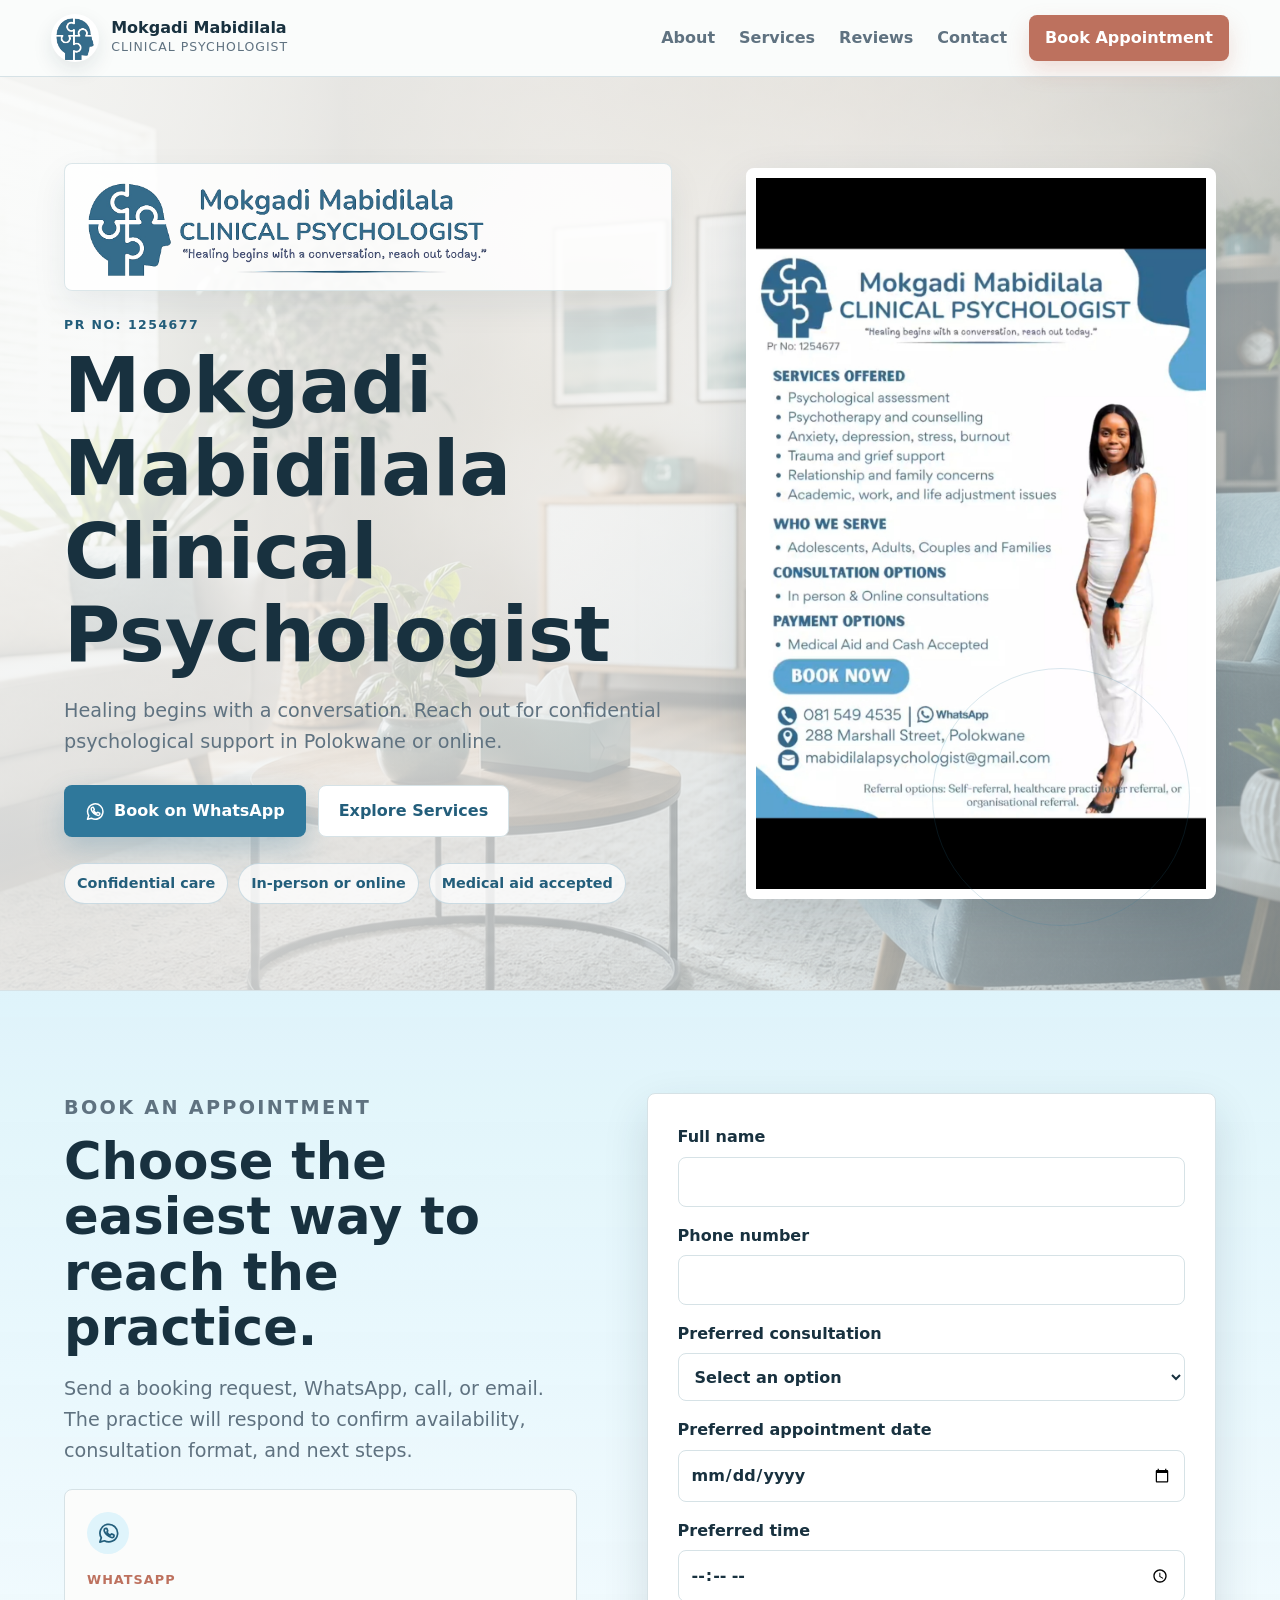
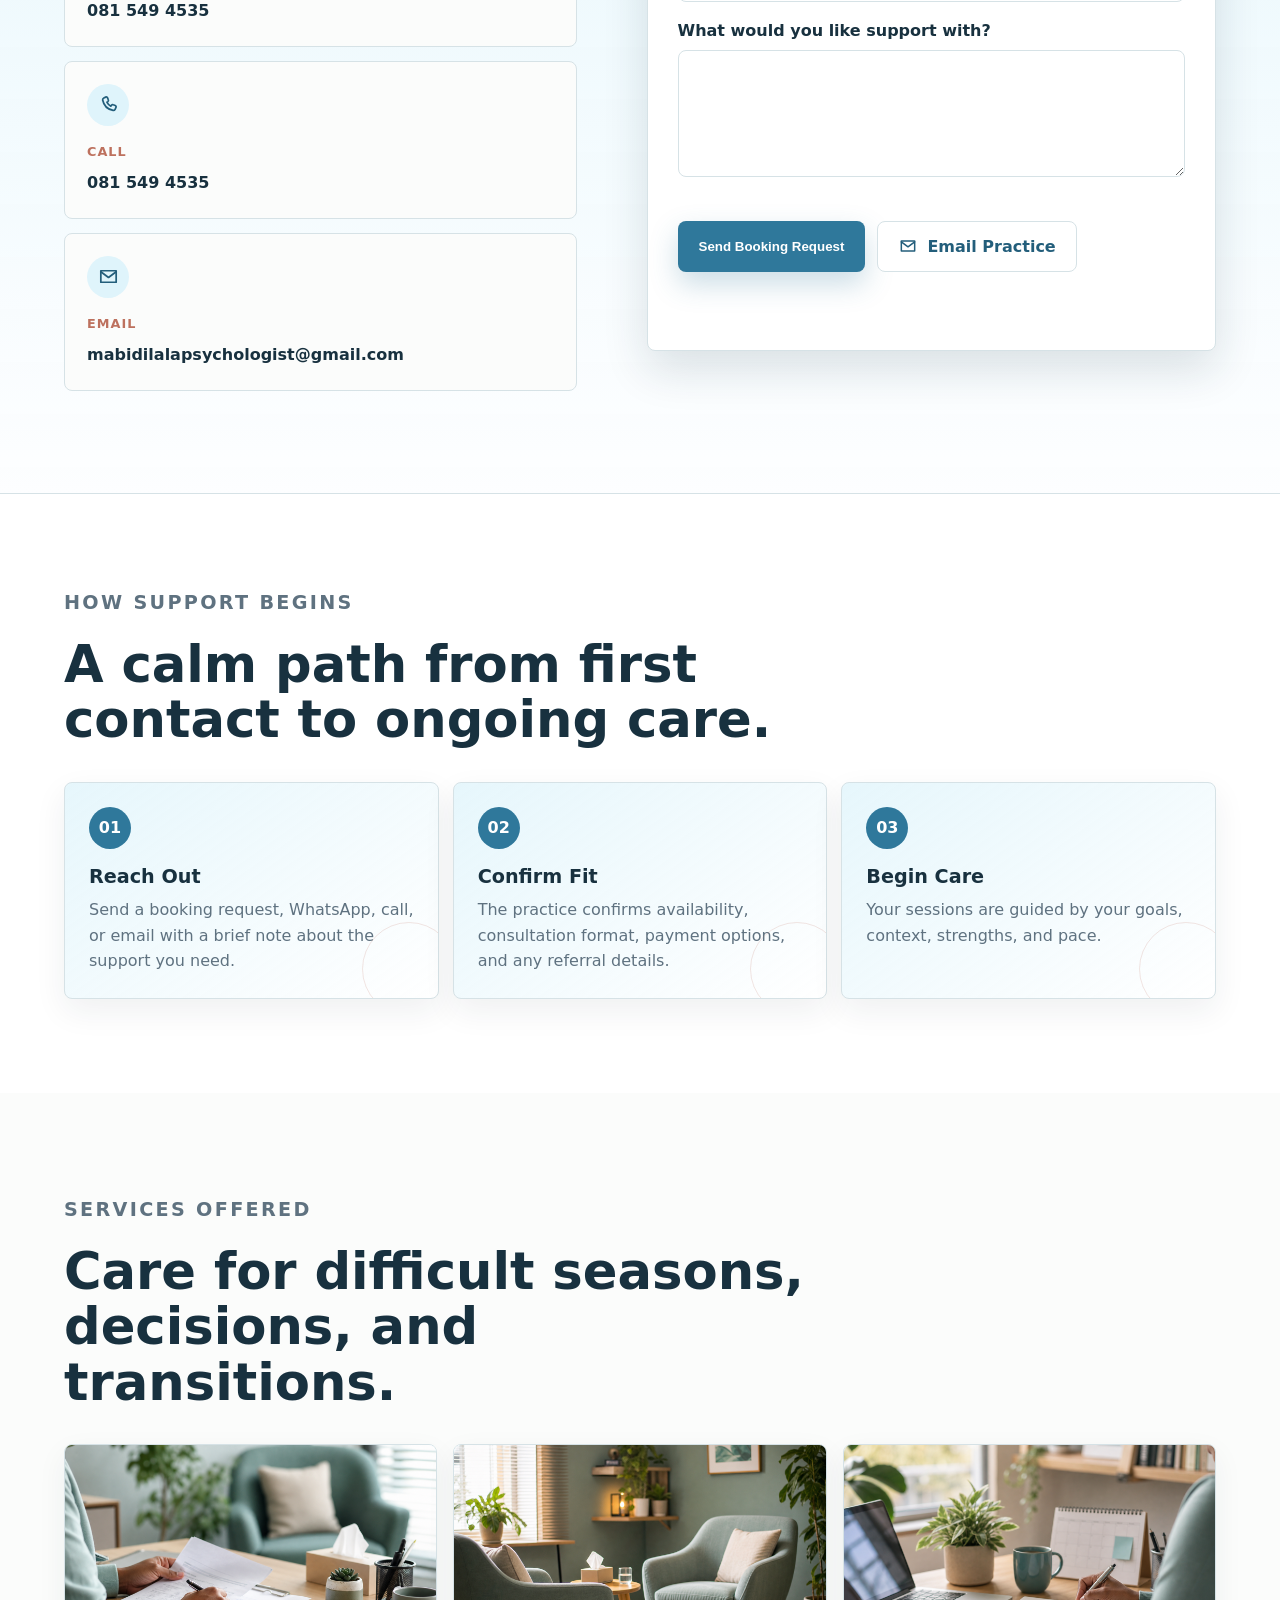
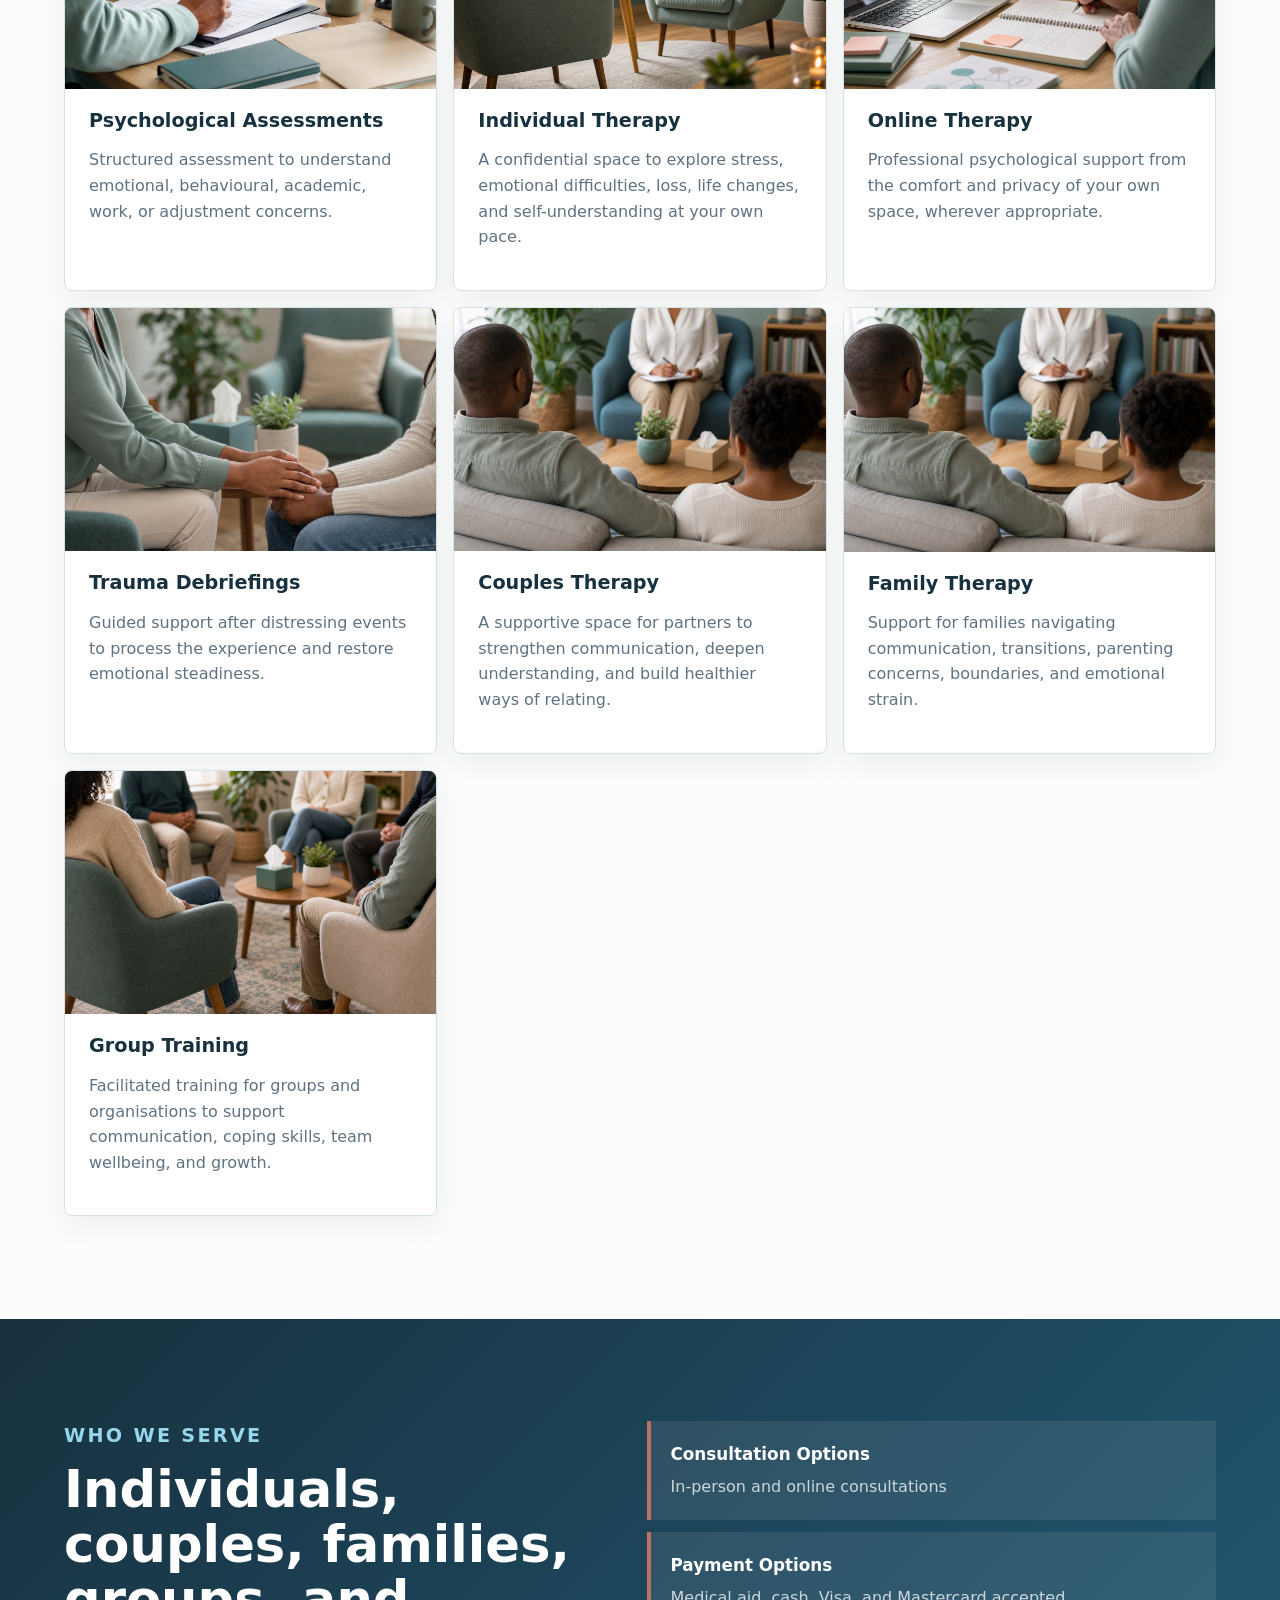
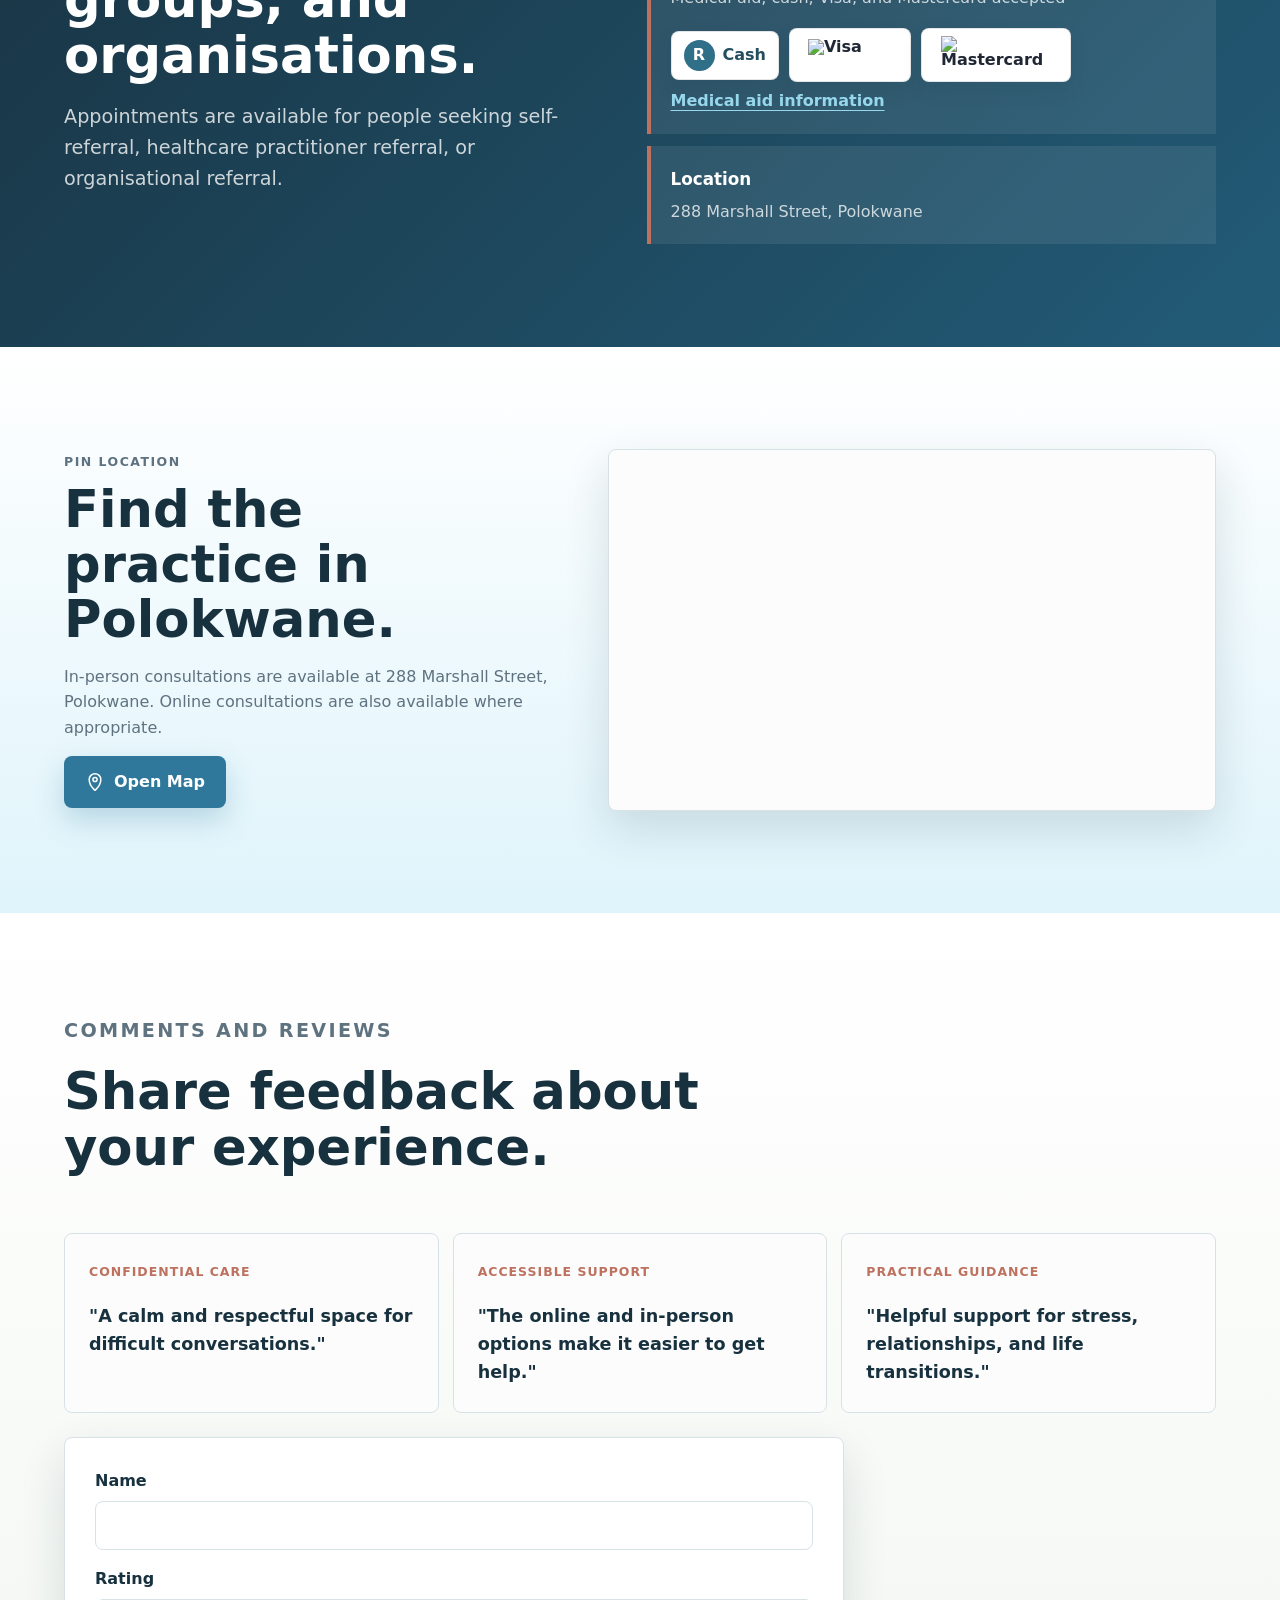
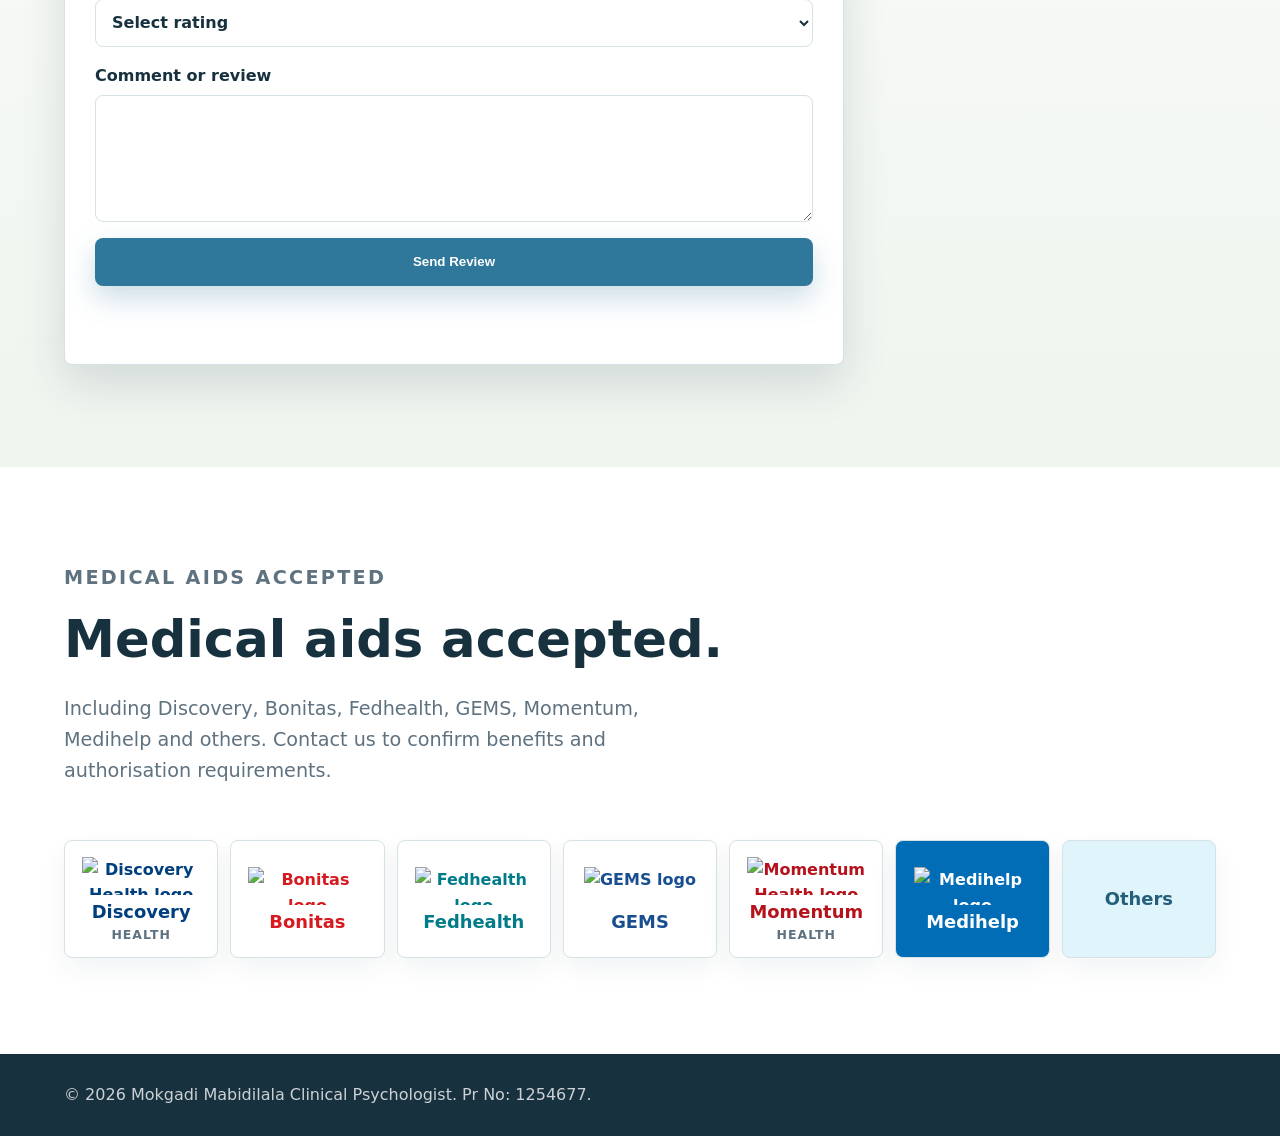
==== commit a0bfe8b8: "Constrain payment logo display" ====
--- a/index.html
+++ b/index.html
@@ -242,13 +242,13 @@
             <span>Medical aid, cash, Visa, and Mastercard accepted</span>
             <span class="payment-logo-row" aria-label="Accepted payment options">
               <span class="payment-badge cash-badge" aria-label="Cash accepted">
-                <span class="cash-icon" aria-hidden="true">R</span><b>Cash</b>
+                <i class="cash-icon" aria-hidden="true">R</i><b>Cash</b>
               </span>
               <span class="payment-badge card-logo-badge visa-badge" aria-label="Visa accepted">
-                <img class="payment-logo-img visa-logo" src="https://upload.wikimedia.org/wikipedia/commons/5/5c/Visa_Inc._logo_%282021%E2%80%93present%29.svg" alt="Visa" loading="lazy">
+                <img class="payment-logo-img visa-logo" src="https://upload.wikimedia.org/wikipedia/commons/5/5c/Visa_Inc._logo_%282021%E2%80%93present%29.svg" alt="Visa" width="86" height="28" loading="lazy">
               </span>
               <span class="payment-badge card-logo-badge mastercard-badge" aria-label="Mastercard accepted">
-                <img class="payment-logo-img mastercard-logo" src="https://upload.wikimedia.org/wikipedia/commons/2/2a/Mastercard-logo.svg" alt="Mastercard" loading="lazy">
+                <img class="payment-logo-img mastercard-logo" src="https://upload.wikimedia.org/wikipedia/commons/2/2a/Mastercard-logo.svg" alt="Mastercard" width="110" height="38" loading="lazy">
               </span>
             </span>
             <a class="inline-link" href="#medical-aids">Medical aid information</a>
--- a/styles.css
+++ b/styles.css
@@ -1335,6 +1335,7 @@
   display: inline-flex;
   align-items: center;
   justify-content: center;
+  flex: 0 0 auto;
   min-width: 82px;
   min-height: 46px;
   padding: 8px 12px;
@@ -1351,12 +1352,17 @@
   color: #202734;
 }
 
-.payment-badge b {
+.payment-badge b,
+.info-list .payment-badge b {
   color: inherit;
 }
 
 .cash-badge {
   gap: 8px;
+  color: #234e5f;
+}
+
+.info-list .cash-badge {
   color: #234e5f;
 }
 
@@ -1370,6 +1376,7 @@
   background: #2f6f87;
   color: #fff;
   font-size: 1rem;
+  font-style: normal;
   font-weight: 900;
 }
 
@@ -1378,25 +1385,33 @@
 }
 
 .card-logo-badge {
+  width: 122px;
+  height: 54px;
   min-width: 122px;
   min-height: 54px;
   padding: 10px 18px;
-}
-
-.payment-logo-img {
+  overflow: hidden;
+}
+
+.payment-logo-row img.payment-logo-img {
   display: block;
-  width: 86px;
+  width: 86px !important;
+  height: 32px !important;
   max-width: 100%;
-  max-height: 32px;
+  max-height: 32px !important;
   object-fit: contain;
 }
 
 .mastercard-badge {
+  width: 150px;
   min-width: 150px;
 }
 
-.mastercard-logo {
-  width: 118px;
+.payment-logo-row img.mastercard-logo {
+  width: 110px !important;
+  height: 38px !important;
+  max-width: 110px !important;
+  max-height: 38px !important;
 }
 
 .medical-aids-section {
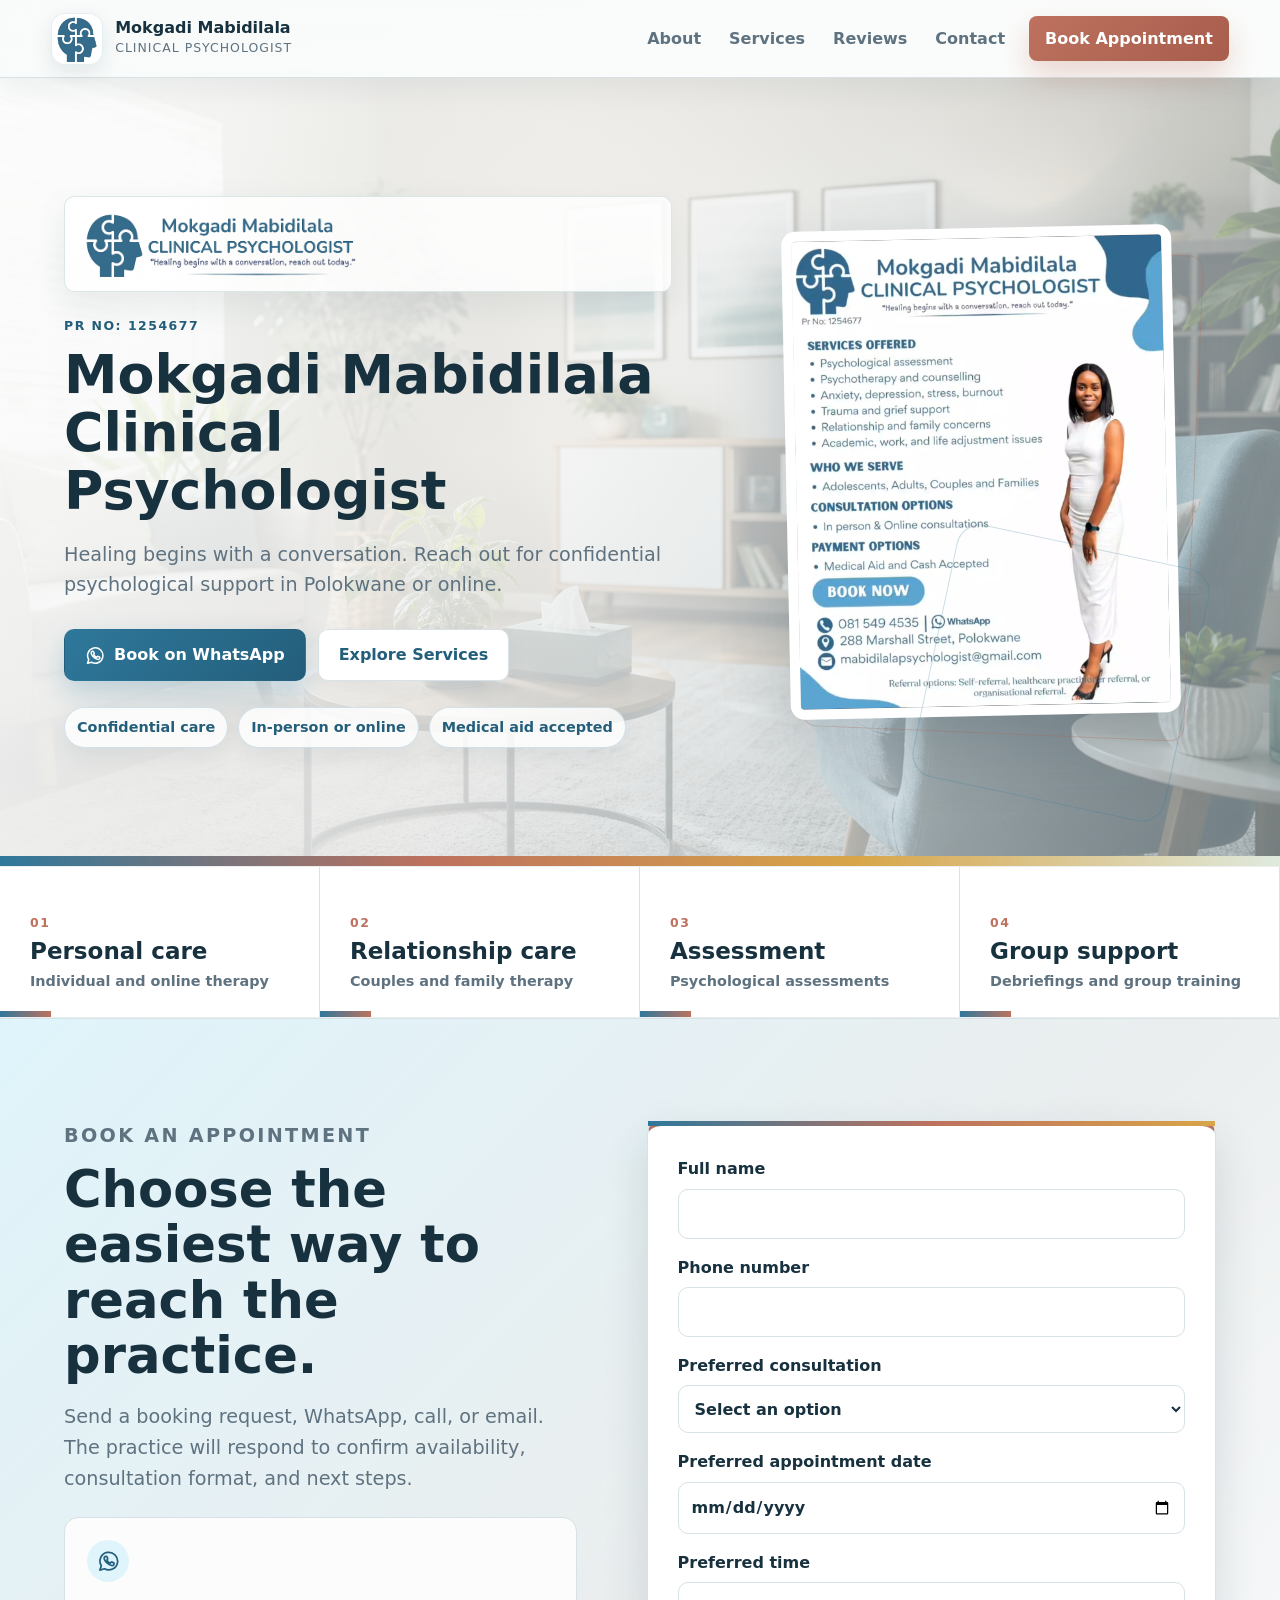
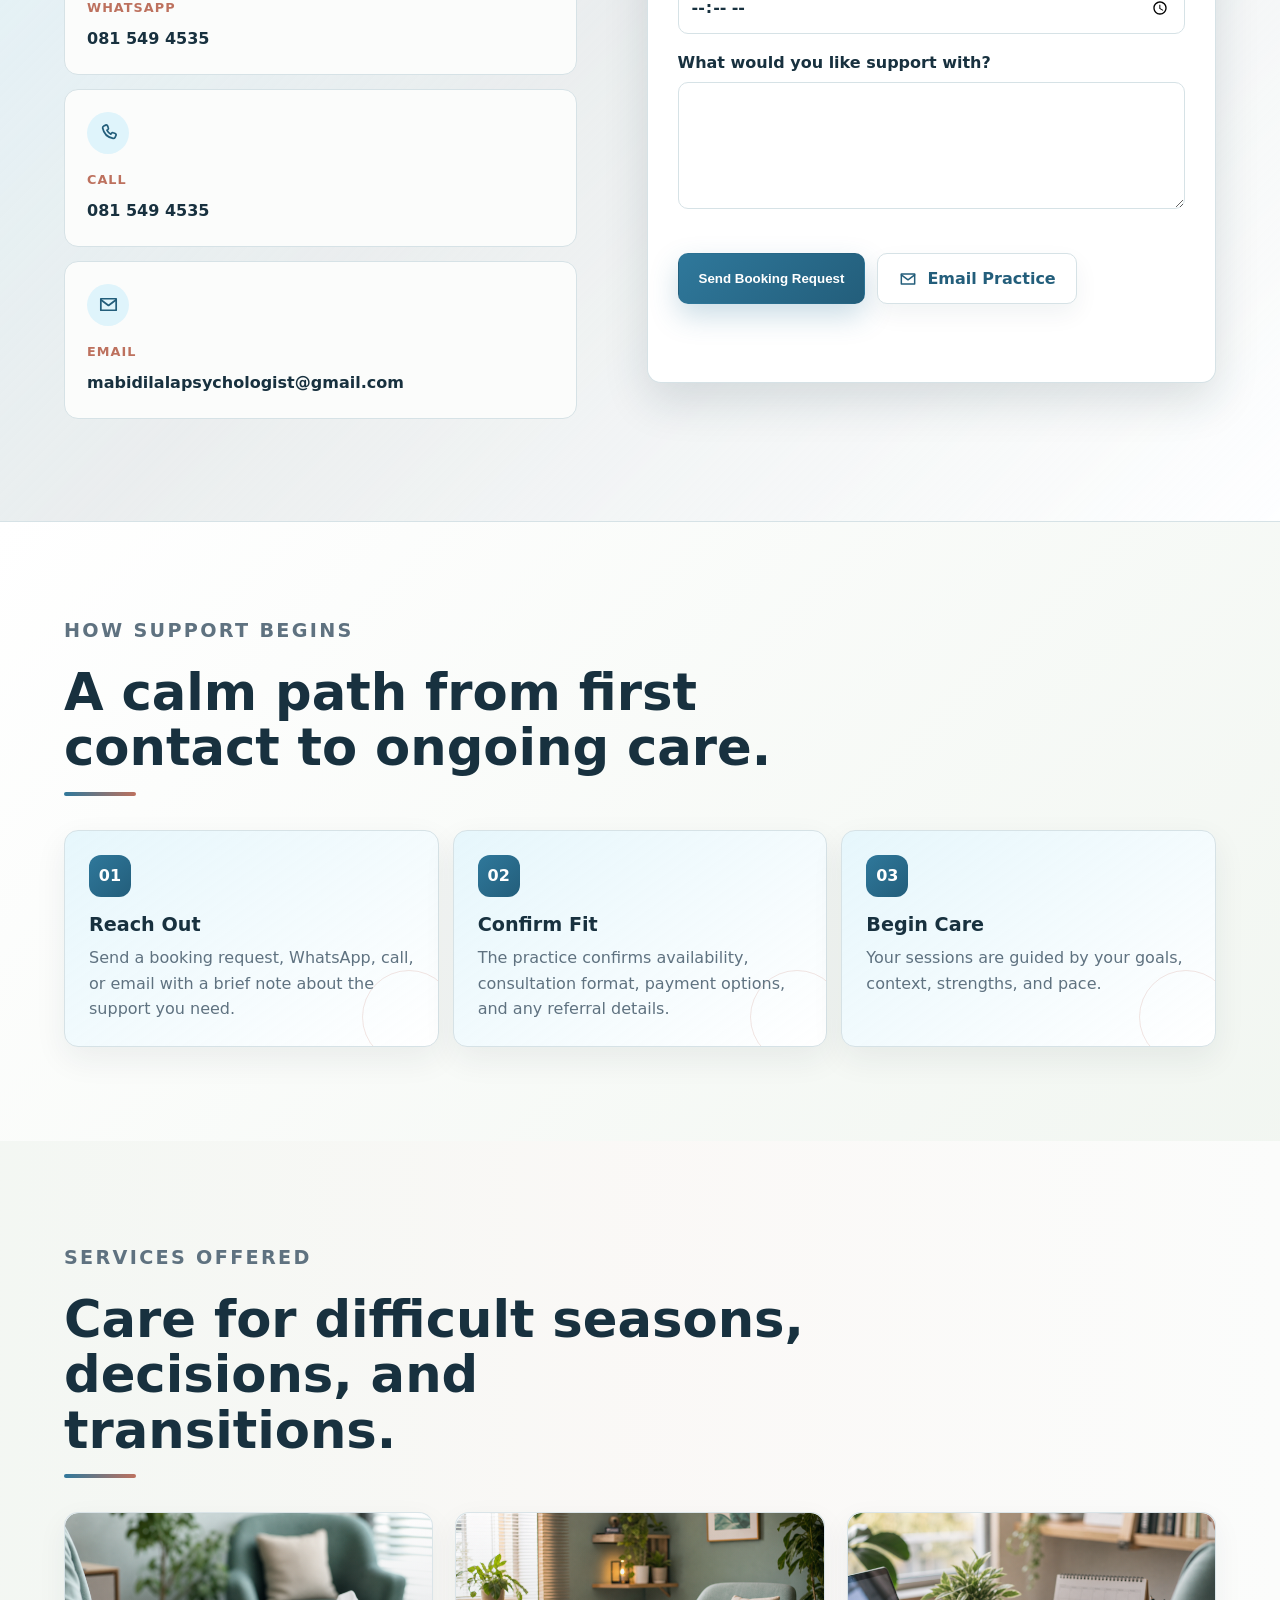
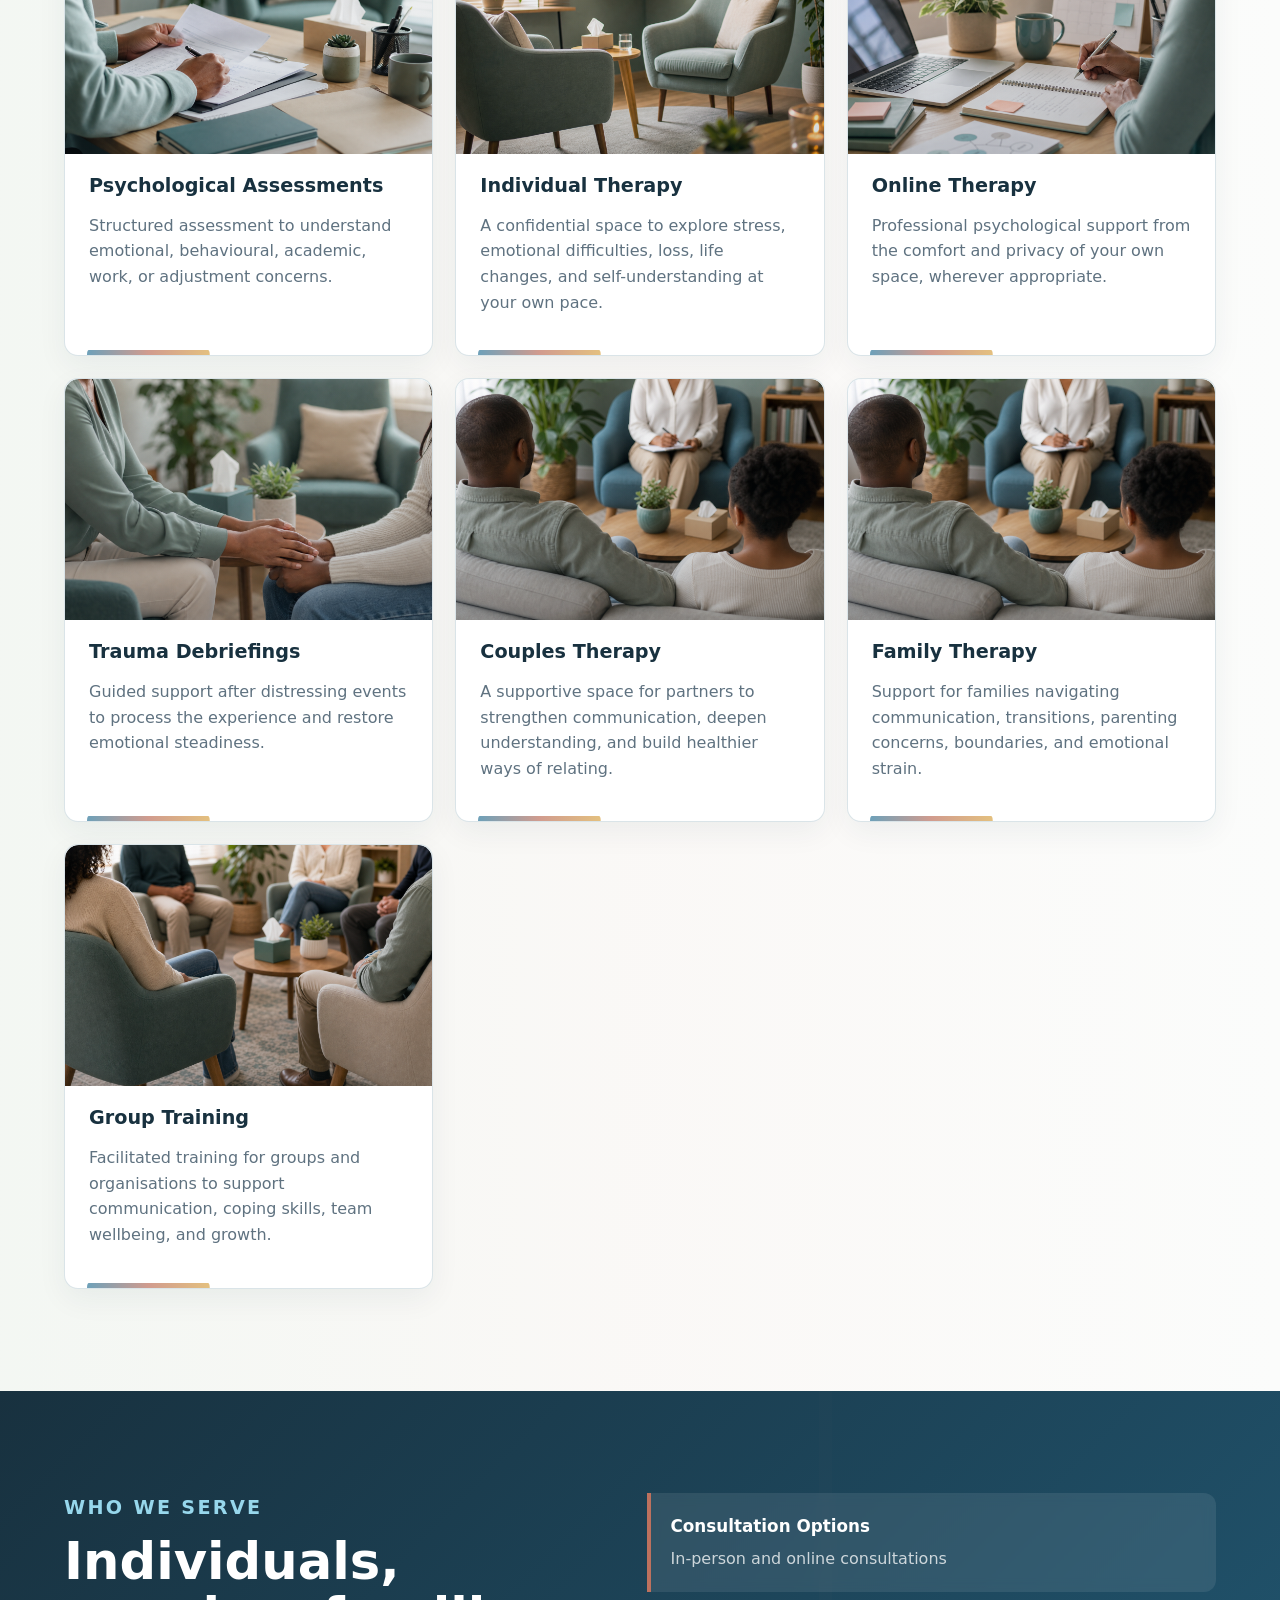
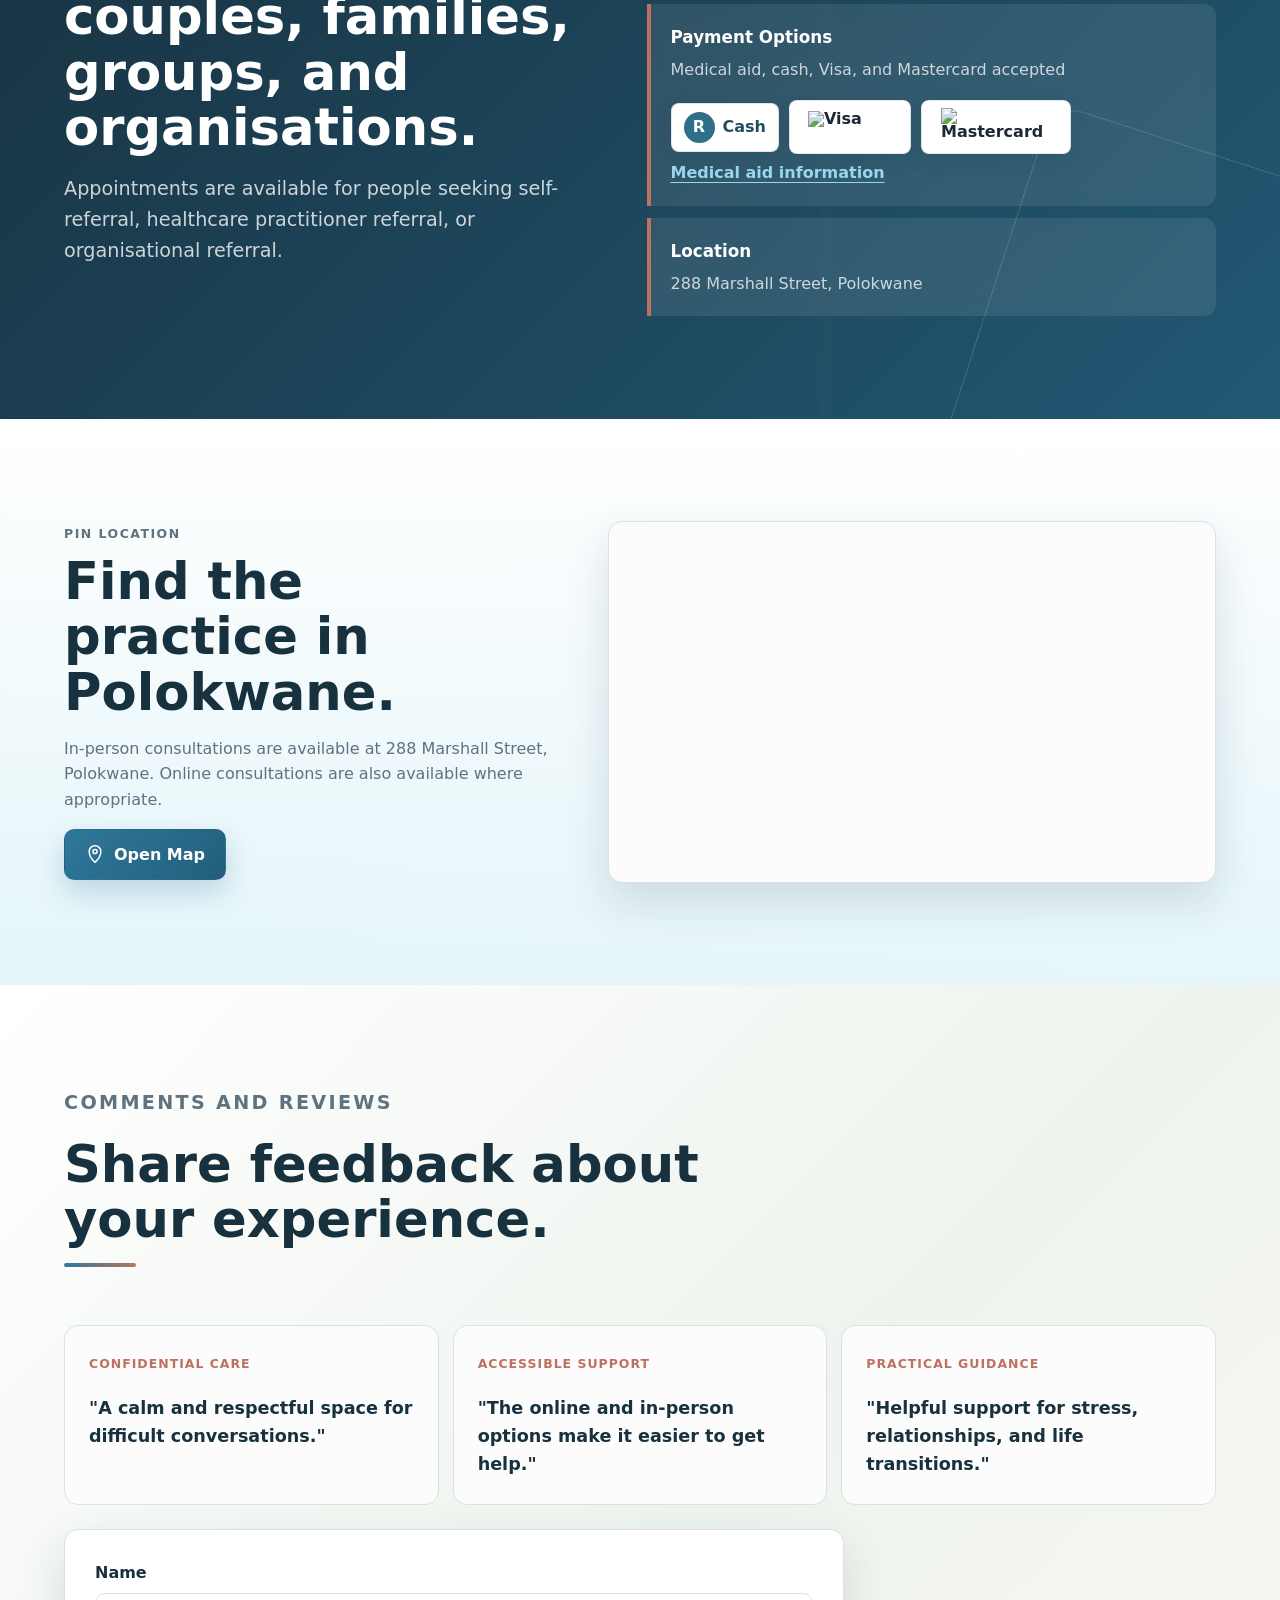
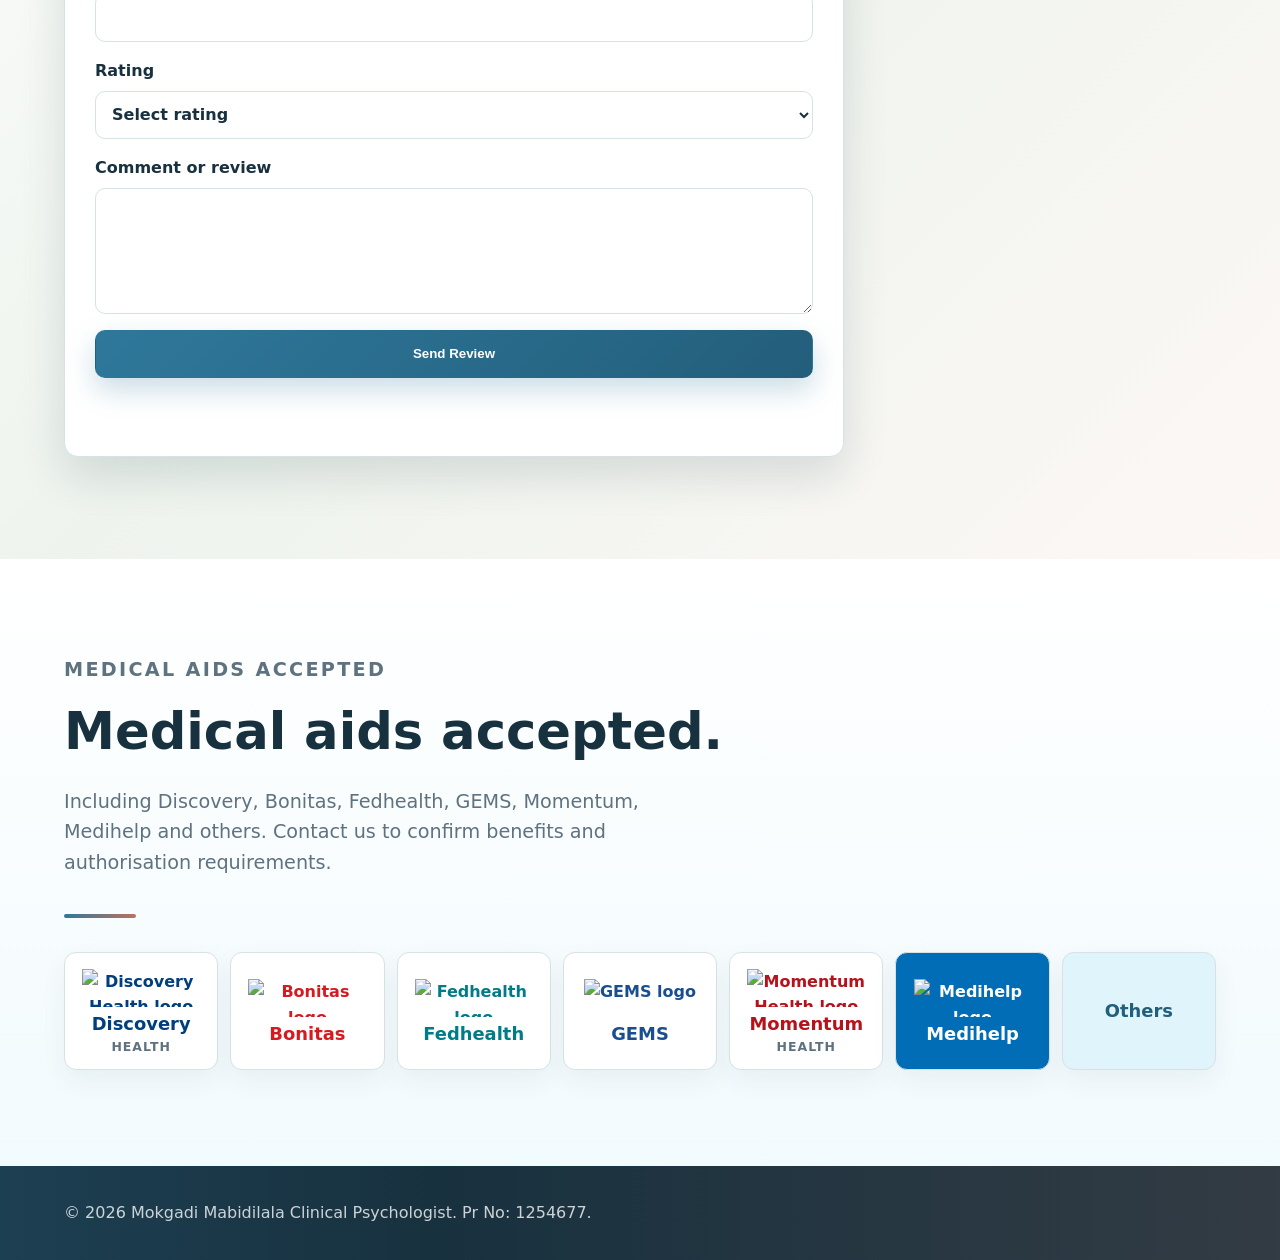
==== commit 770f902d: "Polish homepage visual experience" ====
--- a/index.html
+++ b/index.html
@@ -60,6 +60,29 @@
         </figure>
       </section>
 
+      <section class="care-lanes" aria-label="Care pathways">
+        <a href="#services">
+          <span>01</span>
+          <strong>Personal care</strong>
+          <small>Individual and online therapy</small>
+        </a>
+        <a href="#services">
+          <span>02</span>
+          <strong>Relationship care</strong>
+          <small>Couples and family therapy</small>
+        </a>
+        <a href="#services">
+          <span>03</span>
+          <strong>Assessment</strong>
+          <small>Psychological assessments</small>
+        </a>
+        <a href="#services">
+          <span>04</span>
+          <strong>Group support</strong>
+          <small>Debriefings and group training</small>
+        </a>
+      </section>
+
       <section id="appointments" class="appointment-section pinned-appointment-section">
         <div class="appointment-copy">
           <p class="eyebrow">Book an Appointment</p>
--- a/styles.css
+++ b/styles.css
@@ -6,9 +6,12 @@
   --sky: #dff4fb;
   --sage: #dfeade;
   --coral: #bd715e;
+  --gold: #d8a548;
+  --blush: #f7e7e1;
   --paper: #fbfcfb;
   --line: #d6e2e6;
   --shadow: 0 18px 45px rgba(24, 49, 63, 0.14);
+  --deep-shadow: 0 28px 70px rgba(24, 49, 63, 0.2);
   font-family: Inter, ui-sans-serif, system-ui, -apple-system, BlinkMacSystemFont, "Segoe UI", Arial, sans-serif;
 }
 
@@ -24,7 +27,8 @@
   margin: 0;
   color: var(--ink);
   background:
-    linear-gradient(180deg, rgba(223, 244, 251, 0.36), rgba(251, 252, 251, 0) 340px),
+    linear-gradient(180deg, rgba(223, 244, 251, 0.52), rgba(251, 252, 251, 0) 360px),
+    linear-gradient(90deg, rgba(223, 234, 222, 0.28), rgba(247, 231, 225, 0.18), rgba(251, 252, 251, 0)),
     var(--paper);
   line-height: 1.6;
 }
@@ -46,11 +50,12 @@
   display: flex;
   align-items: center;
   justify-content: space-between;
-  min-height: 76px;
-  padding: 14px clamp(18px, 4vw, 64px);
-  background: rgba(251, 252, 251, 0.92);
+  min-height: 78px;
+  padding: 12px clamp(18px, 4vw, 64px);
+  background: rgba(251, 252, 251, 0.9);
   border-bottom: 1px solid var(--line);
   backdrop-filter: blur(16px);
+  box-shadow: 0 10px 30px rgba(24, 49, 63, 0.06);
 }
 
 .brand {
@@ -63,10 +68,11 @@
 .brand-mark {
   display: grid;
   place-items: center;
-  width: 48px;
-  height: 48px;
-  flex: 0 0 48px;
-  border-radius: 50%;
+  width: 52px;
+  height: 52px;
+  flex: 0 0 52px;
+  border: 1px solid rgba(47, 120, 155, 0.12);
+  border-radius: 14px;
   background: #fff;
   box-shadow: 0 8px 20px rgba(24, 49, 63, 0.1);
   overflow: hidden;
@@ -74,7 +80,7 @@
 
 .brand-mark img {
   width: 43px;
-  height: 43px;
+  height: 46px;
   object-fit: contain;
 }
 
@@ -106,6 +112,7 @@
 
 .site-nav a {
   position: relative;
+  padding: 10px 2px;
 }
 
 .site-nav a::after {
@@ -160,8 +167,8 @@
   padding: 10px 16px;
   border-radius: 8px;
   color: #fff;
-  background: var(--coral);
-  box-shadow: 0 10px 22px rgba(189, 113, 94, 0.22);
+  background: linear-gradient(135deg, var(--coral), #a85d4d);
+  box-shadow: 0 14px 30px rgba(189, 113, 94, 0.28);
   font-weight: 900;
   white-space: nowrap;
   transition: transform 150ms ease, background 150ms ease, box-shadow 150ms ease;
@@ -181,15 +188,23 @@
   grid-template-columns: minmax(0, 1fr) minmax(280px, 470px);
   align-items: center;
   gap: clamp(28px, 6vw, 74px);
-  min-height: calc(100vh - 76px);
-  padding: clamp(42px, 7vw, 86px) clamp(18px, 5vw, 78px);
+  min-height: calc(100vh - 112px);
+  padding: clamp(34px, 5vw, 56px) clamp(18px, 5vw, 78px);
   background:
-    linear-gradient(120deg, rgba(251, 252, 251, 0.93), rgba(251, 252, 251, 0.76) 48%, rgba(223, 244, 251, 0.5)),
-    linear-gradient(0deg, rgba(24, 49, 63, 0.2), rgba(24, 49, 63, 0.06)),
+    linear-gradient(110deg, rgba(251, 252, 251, 0.98), rgba(251, 252, 251, 0.82) 44%, rgba(223, 244, 251, 0.46)),
+    linear-gradient(0deg, rgba(24, 49, 63, 0.26), rgba(24, 49, 63, 0.04)),
     url("assets/hero-background.png");
   background-position: center;
   background-size: cover;
   overflow: hidden;
+}
+
+.hero::before {
+  position: absolute;
+  inset: auto 0 0;
+  height: 10px;
+  background: linear-gradient(90deg, var(--blue), var(--coral), var(--gold), var(--sage));
+  content: "";
 }
 
 .hero::after {
@@ -198,21 +213,22 @@
   bottom: clamp(20px, 5vw, 70px);
   width: clamp(170px, 20vw, 310px);
   height: clamp(170px, 20vw, 310px);
-  border: 1px solid rgba(47, 120, 155, 0.18);
-  border-radius: 50%;
+  border: 1px solid rgba(47, 120, 155, 0.24);
+  border-radius: 24px;
   content: "";
   pointer-events: none;
+  transform: rotate(12deg);
 }
 
 .hero-logo {
   width: min(100%, 640px);
-  max-height: 128px;
+  max-height: 96px;
   margin: 0 0 24px;
   object-fit: contain;
   object-position: left center;
   padding: 14px 18px;
   border: 1px solid rgba(214, 226, 230, 0.86);
-  border-radius: 8px;
+  border-radius: 10px;
   background: rgba(255, 255, 255, 0.82);
   box-shadow: 0 14px 34px rgba(24, 49, 63, 0.08);
   animation: gentle-rise 560ms ease both;
@@ -235,10 +251,11 @@
   align-items: center;
   min-height: 36px;
   padding: 8px 12px;
-  border: 1px solid rgba(47, 120, 155, 0.22);
+  border: 1px solid rgba(47, 120, 155, 0.2);
   border-radius: 999px;
   color: var(--blue-dark);
-  background: rgba(255, 255, 255, 0.72);
+  background: rgba(255, 255, 255, 0.82);
+  box-shadow: 0 8px 24px rgba(24, 49, 63, 0.06);
   font-size: 0.9rem;
   font-weight: 900;
 }
@@ -269,7 +286,12 @@
 
 h1 {
   max-width: 760px;
-  font-size: clamp(2.35rem, 6vw, 5.65rem);
+  font-size: clamp(2.35rem, 5.8vw, 5.45rem);
+}
+
+.hero h1 {
+  max-width: 700px;
+  font-size: clamp(2.3rem, 4.2vw, 4rem);
 }
 
 h2 {
@@ -319,7 +341,7 @@
   min-height: 48px;
   padding: 12px 20px;
   border: 1px solid transparent;
-  border-radius: 8px;
+  border-radius: 10px;
   font-weight: 800;
   transition: transform 150ms ease, box-shadow 150ms ease, background 150ms ease;
 }
@@ -331,7 +353,7 @@
 
 .button.primary {
   color: #fff;
-  background: var(--blue);
+  background: linear-gradient(135deg, var(--blue), var(--blue-dark));
   box-shadow: 0 12px 28px rgba(47, 120, 155, 0.25);
 }
 
@@ -344,6 +366,7 @@
   color: var(--blue-dark);
   background: #fff;
   border-color: var(--line);
+  box-shadow: 0 10px 24px rgba(24, 49, 63, 0.06);
 }
 
 .button-icon,
@@ -384,19 +407,97 @@
 }
 
 .hero-media {
+  position: relative;
   margin: 0;
   justify-self: center;
-  width: min(100%, 470px);
+  width: min(100%, 390px);
+}
+
+.hero-media::before {
+  position: absolute;
+  inset: 20px -18px -18px 26px;
+  border: 1px solid rgba(189, 113, 94, 0.35);
+  border-radius: 14px;
+  content: "";
+  transform: rotate(2.4deg);
 }
 
 .hero-media img {
+  position: relative;
   width: 100%;
-  aspect-ratio: 9 / 14;
+  aspect-ratio: 4 / 5;
   object-fit: cover;
   object-position: center;
   border: 10px solid #fff;
-  border-radius: 8px;
-  box-shadow: var(--shadow);
+  border-radius: 14px;
+  box-shadow: var(--deep-shadow);
+  transform: rotate(-1.2deg);
+}
+
+.care-lanes {
+  display: grid;
+  grid-template-columns: repeat(4, minmax(0, 1fr));
+  border-top: 1px solid rgba(24, 49, 63, 0.08);
+  border-bottom: 1px solid rgba(24, 49, 63, 0.08);
+  background: #fff;
+}
+
+.care-lanes a {
+  position: relative;
+  display: grid;
+  min-height: 150px;
+  align-content: end;
+  gap: 6px;
+  padding: 24px clamp(18px, 3vw, 30px);
+  border-right: 1px solid var(--line);
+  overflow: hidden;
+  transition: color 180ms ease, background 180ms ease;
+}
+
+.care-lanes a::before {
+  position: absolute;
+  inset: auto 0 0;
+  height: 6px;
+  background: linear-gradient(90deg, var(--blue), var(--coral));
+  content: "";
+  transform: scaleX(0.16);
+  transform-origin: left;
+  transition: transform 220ms ease;
+}
+
+.care-lanes a:hover,
+.care-lanes a:focus-visible {
+  color: #fff;
+  background: var(--ink);
+  outline: none;
+}
+
+.care-lanes a:hover::before,
+.care-lanes a:focus-visible::before {
+  transform: scaleX(1);
+}
+
+.care-lanes span {
+  color: var(--coral);
+  font-size: 0.78rem;
+  font-weight: 900;
+  letter-spacing: 0.12em;
+}
+
+.care-lanes strong {
+  font-size: clamp(1.1rem, 1.8vw, 1.55rem);
+  line-height: 1.1;
+}
+
+.care-lanes small {
+  color: var(--muted);
+  font-size: 0.9rem;
+  font-weight: 800;
+}
+
+.care-lanes a:hover small,
+.care-lanes a:focus-visible small {
+  color: rgba(255, 255, 255, 0.74);
 }
 
 .section {
@@ -404,15 +505,25 @@
 }
 
 .section-heading {
+  position: relative;
   display: grid;
   gap: 8px;
   margin-bottom: 34px;
 }
 
+.section-heading::after {
+  width: 72px;
+  height: 4px;
+  margin-top: 8px;
+  border-radius: 999px;
+  background: linear-gradient(90deg, var(--blue), var(--coral));
+  content: "";
+}
+
 .service-grid {
   display: grid;
   grid-template-columns: repeat(3, minmax(0, 1fr));
-  gap: 16px;
+  gap: clamp(16px, 2vw, 22px);
 }
 
 .service-card {
@@ -420,12 +531,25 @@
   min-height: 430px;
   overflow: hidden;
   padding: 0 0 24px;
-  border: 1px solid var(--line);
-  border-radius: 8px;
+  border: 1px solid rgba(214, 226, 230, 0.9);
+  border-radius: 14px;
   background: #fff;
   box-shadow: 0 10px 30px rgba(24, 49, 63, 0.06);
-  transition: transform 180ms ease, border-color 180ms ease, box-shadow 180ms ease;
+  transition: transform 180ms ease, border-color 180ms ease, box-shadow 180ms ease, background 180ms ease;
   animation: gentle-rise 520ms ease both;
+}
+
+.service-card::after {
+  position: absolute;
+  inset: auto 22px 0;
+  height: 5px;
+  border-radius: 999px 999px 0 0;
+  background: linear-gradient(90deg, var(--blue), var(--coral), var(--gold));
+  content: "";
+  opacity: 0.7;
+  transform: scaleX(0.38);
+  transform-origin: left;
+  transition: transform 220ms ease, opacity 220ms ease;
 }
 
 .service-card:nth-child(2) {
@@ -456,9 +580,17 @@
 .service-card:focus-visible,
 .service-card.is-active {
   border-color: rgba(47, 120, 155, 0.48);
-  box-shadow: 0 20px 42px rgba(24, 49, 63, 0.12);
-  transform: translateY(-4px);
+  background: linear-gradient(180deg, #fff, rgba(223, 244, 251, 0.32));
+  box-shadow: 0 24px 52px rgba(24, 49, 63, 0.14);
+  transform: translateY(-6px);
   outline: none;
+}
+
+.service-card:hover::after,
+.service-card:focus-visible::after,
+.service-card.is-active::after {
+  opacity: 1;
+  transform: scaleX(1);
 }
 
 .service-card h3,
@@ -471,7 +603,16 @@
   margin: 0 0 22px;
   aspect-ratio: 32 / 21;
   overflow: hidden;
+  border-radius: 14px 14px 0 0;
   background: var(--sky);
+}
+
+.service-picture::after {
+  position: absolute;
+  inset: 0;
+  background: linear-gradient(180deg, rgba(24, 49, 63, 0), rgba(24, 49, 63, 0.18));
+  content: "";
+  pointer-events: none;
 }
 
 .service-picture svg {
@@ -501,7 +642,7 @@
   left: 12px;
   padding: 10px 12px;
   border: 1px solid rgba(255, 255, 255, 0.42);
-  border-radius: 8px;
+  border-radius: 10px;
   color: #fff;
   background: rgba(24, 49, 63, 0.78);
   font-size: 0.9rem;
@@ -880,7 +1021,9 @@
 
 .care-pathway-section {
   padding: clamp(56px, 8vw, 94px) clamp(18px, 5vw, 78px);
-  background: #fff;
+  background:
+    linear-gradient(135deg, rgba(255, 255, 255, 0.92), rgba(223, 234, 222, 0.42)),
+    #fff;
 }
 
 .care-pathway {
@@ -894,12 +1037,18 @@
   min-height: 190px;
   padding: 24px;
   border: 1px solid var(--line);
-  border-radius: 8px;
+  border-radius: 14px;
   background:
     linear-gradient(145deg, rgba(223, 244, 251, 0.78), rgba(255, 255, 255, 0.94)),
     #fff;
   box-shadow: 0 12px 32px rgba(24, 49, 63, 0.07);
   overflow: hidden;
+  transition: transform 180ms ease, box-shadow 180ms ease;
+}
+
+.care-pathway article:hover {
+  box-shadow: 0 22px 46px rgba(24, 49, 63, 0.12);
+  transform: translateY(-4px);
 }
 
 .care-pathway article::after {
@@ -919,9 +1068,9 @@
   width: 42px;
   height: 42px;
   margin-bottom: 18px;
-  border-radius: 50%;
+  border-radius: 12px;
   color: #fff;
-  background: var(--blue);
+  background: linear-gradient(135deg, var(--blue), var(--blue-dark));
   font-weight: 900;
 }
 
@@ -1082,10 +1231,25 @@
 }
 
 .split-section {
+  position: relative;
   background:
-    linear-gradient(135deg, rgba(24, 49, 63, 0.98), rgba(35, 94, 123, 0.94)),
+    linear-gradient(135deg, rgba(24, 49, 63, 0.98), rgba(35, 94, 123, 0.88)),
+    linear-gradient(90deg, transparent 0 64%, rgba(189, 113, 94, 0.22) 64% 65%, transparent 65%),
     var(--ink);
   color: #fff;
+  overflow: hidden;
+}
+
+.split-section::after {
+  position: absolute;
+  right: -120px;
+  bottom: -160px;
+  width: 420px;
+  height: 420px;
+  border: 1px solid rgba(255, 255, 255, 0.14);
+  border-radius: 32px;
+  content: "";
+  transform: rotate(18deg);
 }
 
 .split-section .eyebrow {
@@ -1106,7 +1270,15 @@
   gap: 6px;
   padding: 20px;
   border-left: 4px solid var(--coral);
-  background: rgba(255, 255, 255, 0.08);
+  border-radius: 0 12px 12px 0;
+  background: rgba(255, 255, 255, 0.09);
+  backdrop-filter: blur(6px);
+  transition: background 180ms ease, transform 180ms ease;
+}
+
+.info-list div:hover {
+  background: rgba(255, 255, 255, 0.13);
+  transform: translateX(4px);
 }
 
 .info-list strong {
@@ -1118,7 +1290,9 @@
 }
 
 .appointment-section {
-  background: linear-gradient(180deg, #fff, var(--sky));
+  background:
+    linear-gradient(180deg, #fff, var(--sky)),
+    var(--sky);
 }
 
 .pinned-appointment-section {
@@ -1126,7 +1300,7 @@
   border-top: 1px solid var(--line);
   border-bottom: 1px solid var(--line);
   background:
-    linear-gradient(180deg, rgba(223, 244, 251, 0.86), rgba(255, 255, 255, 0.94)),
+    linear-gradient(135deg, rgba(223, 244, 251, 0.9), rgba(247, 231, 225, 0.48), rgba(255, 255, 255, 0.96)),
     var(--sky);
 }
 
@@ -1137,9 +1311,24 @@
   width: 100%;
   padding: clamp(20px, 3vw, 30px);
   border: 1px solid var(--line);
-  border-radius: 8px;
+  border-radius: 14px;
   background: #fff;
   box-shadow: var(--shadow);
+}
+
+.booking-form {
+  position: relative;
+  border-top: 5px solid var(--coral);
+}
+
+.booking-form::before {
+  position: absolute;
+  top: -5px;
+  right: 0;
+  left: 0;
+  height: 5px;
+  background: linear-gradient(90deg, var(--blue), var(--coral), var(--gold));
+  content: "";
 }
 
 label {
@@ -1155,7 +1344,7 @@
   width: 100%;
   min-height: 48px;
   border: 1px solid var(--line);
-  border-radius: 8px;
+  border-radius: 10px;
   padding: 11px 12px;
   color: var(--ink);
   background: #fff;
@@ -1185,7 +1374,7 @@
   gap: clamp(24px, 5vw, 58px);
   align-items: center;
   padding: clamp(56px, 8vw, 104px) clamp(18px, 5vw, 78px);
-  background: linear-gradient(180deg, #fff, var(--sky));
+  background: linear-gradient(180deg, #fff, rgba(223, 244, 251, 0.78));
 }
 
 .location-copy p {
@@ -1197,7 +1386,7 @@
   overflow: hidden;
   min-height: 360px;
   border: 1px solid var(--line);
-  border-radius: 8px;
+  border-radius: 14px;
   background: var(--paper);
   box-shadow: var(--shadow);
 }
@@ -1215,7 +1404,7 @@
   gap: 24px;
   padding: clamp(56px, 8vw, 104px) clamp(18px, 5vw, 78px);
   background:
-    linear-gradient(180deg, #fff, rgba(223, 234, 222, 0.5)),
+    linear-gradient(135deg, #fff, rgba(223, 234, 222, 0.54), rgba(247, 231, 225, 0.32)),
     #fff;
 }
 
@@ -1229,7 +1418,7 @@
   min-height: 180px;
   padding: 24px;
   border: 1px solid var(--line);
-  border-radius: 8px;
+  border-radius: 14px;
   background: var(--paper);
   transition: transform 160ms ease, box-shadow 160ms ease, border-color 160ms ease;
 }
@@ -1282,14 +1471,16 @@
   min-height: 132px;
   padding: 22px;
   border: 1px solid var(--line);
-  border-radius: 8px;
+  border-radius: 14px;
   background: var(--paper);
+  transition: transform 160ms ease, box-shadow 160ms ease, border-color 160ms ease;
 }
 
 .contact-links a:hover,
 .contact-links a:focus-visible {
   border-color: var(--blue);
   box-shadow: 0 10px 28px rgba(24, 49, 63, 0.08);
+  transform: translateY(-3px);
 }
 
 .contact-links span {
@@ -1416,7 +1607,9 @@
 
 .medical-aids-section {
   padding: clamp(54px, 8vw, 96px) clamp(18px, 5vw, 78px);
-  background: #fff;
+  background:
+    linear-gradient(180deg, #fff, rgba(223, 244, 251, 0.42)),
+    #fff;
 }
 
 @keyframes gentle-rise {
@@ -1446,7 +1639,7 @@
   gap: 8px;
   padding: 16px;
   border: 1px solid var(--line);
-  border-radius: 8px;
+  border-radius: 12px;
   background: #fff;
   box-shadow: 0 10px 26px rgba(24, 49, 63, 0.06);
   font-weight: 900;
@@ -1510,9 +1703,11 @@
 }
 
 .site-footer {
-  padding: 28px clamp(18px, 5vw, 78px);
+  padding: 34px clamp(18px, 5vw, 78px);
   color: rgba(255, 255, 255, 0.78);
-  background: var(--ink);
+  background:
+    linear-gradient(90deg, rgba(47, 120, 155, 0.2), transparent 34%, rgba(189, 113, 94, 0.16)),
+    var(--ink);
 }
 
 .site-footer p {
@@ -1541,6 +1736,7 @@
   }
 
   .service-grid,
+  .care-lanes,
   .care-pathway,
   .contact-links,
   .medical-aid-logos,
@@ -1558,6 +1754,8 @@
 @media (max-width: 720px) {
   .site-header {
     min-height: 68px;
+    gap: 8px;
+    padding: 10px 12px;
   }
 
   .brand small {
@@ -1565,19 +1763,20 @@
   }
 
   .brand strong {
-    max-width: 160px;
-    font-size: 0.92rem;
+    display: none;
   }
 
   .brand-mark {
-    width: 42px;
-    height: 42px;
-    flex-basis: 42px;
+    width: clamp(116px, 34vw, 174px);
+    height: 44px;
+    flex: 0 0 clamp(116px, 34vw, 174px);
+    border-radius: 8px;
+    background: #fff url("assets/mabidilala-logo-full.png") center / contain no-repeat;
+    box-shadow: 0 8px 18px rgba(24, 49, 63, 0.08);
   }
 
   .brand-mark img {
-    width: 38px;
-    height: 38px;
+    display: none;
   }
 
   .nav-toggle {
@@ -1588,8 +1787,8 @@
   .header-booking-button {
     min-height: 42px;
     margin-left: 8px;
-    padding: 9px 12px;
-    font-size: 0.84rem;
+    padding: 9px 10px;
+    font-size: 0.8rem;
   }
 
   .site-nav {
@@ -1630,11 +1829,41 @@
   }
 
   .hero-logo {
-    max-height: 92px;
+    max-height: 76px;
     padding: 10px 12px;
   }
 
+  .hero {
+    gap: 24px;
+    padding-block: 28px 36px;
+  }
+
+  .hero h1 {
+    font-size: clamp(2.05rem, 11vw, 3rem);
+  }
+
+  .hero .lead {
+    font-size: 1rem;
+  }
+
+  .hero-trust-row {
+    margin-top: 18px;
+  }
+
+  .hero-media {
+    display: none;
+  }
+
+  .care-lanes {
+    border-top: 0;
+  }
+
+  .care-lanes a {
+    min-height: 126px;
+  }
+
   .service-grid,
+  .care-lanes,
   .care-pathway,
   .contact-links,
   .medical-aid-logos,
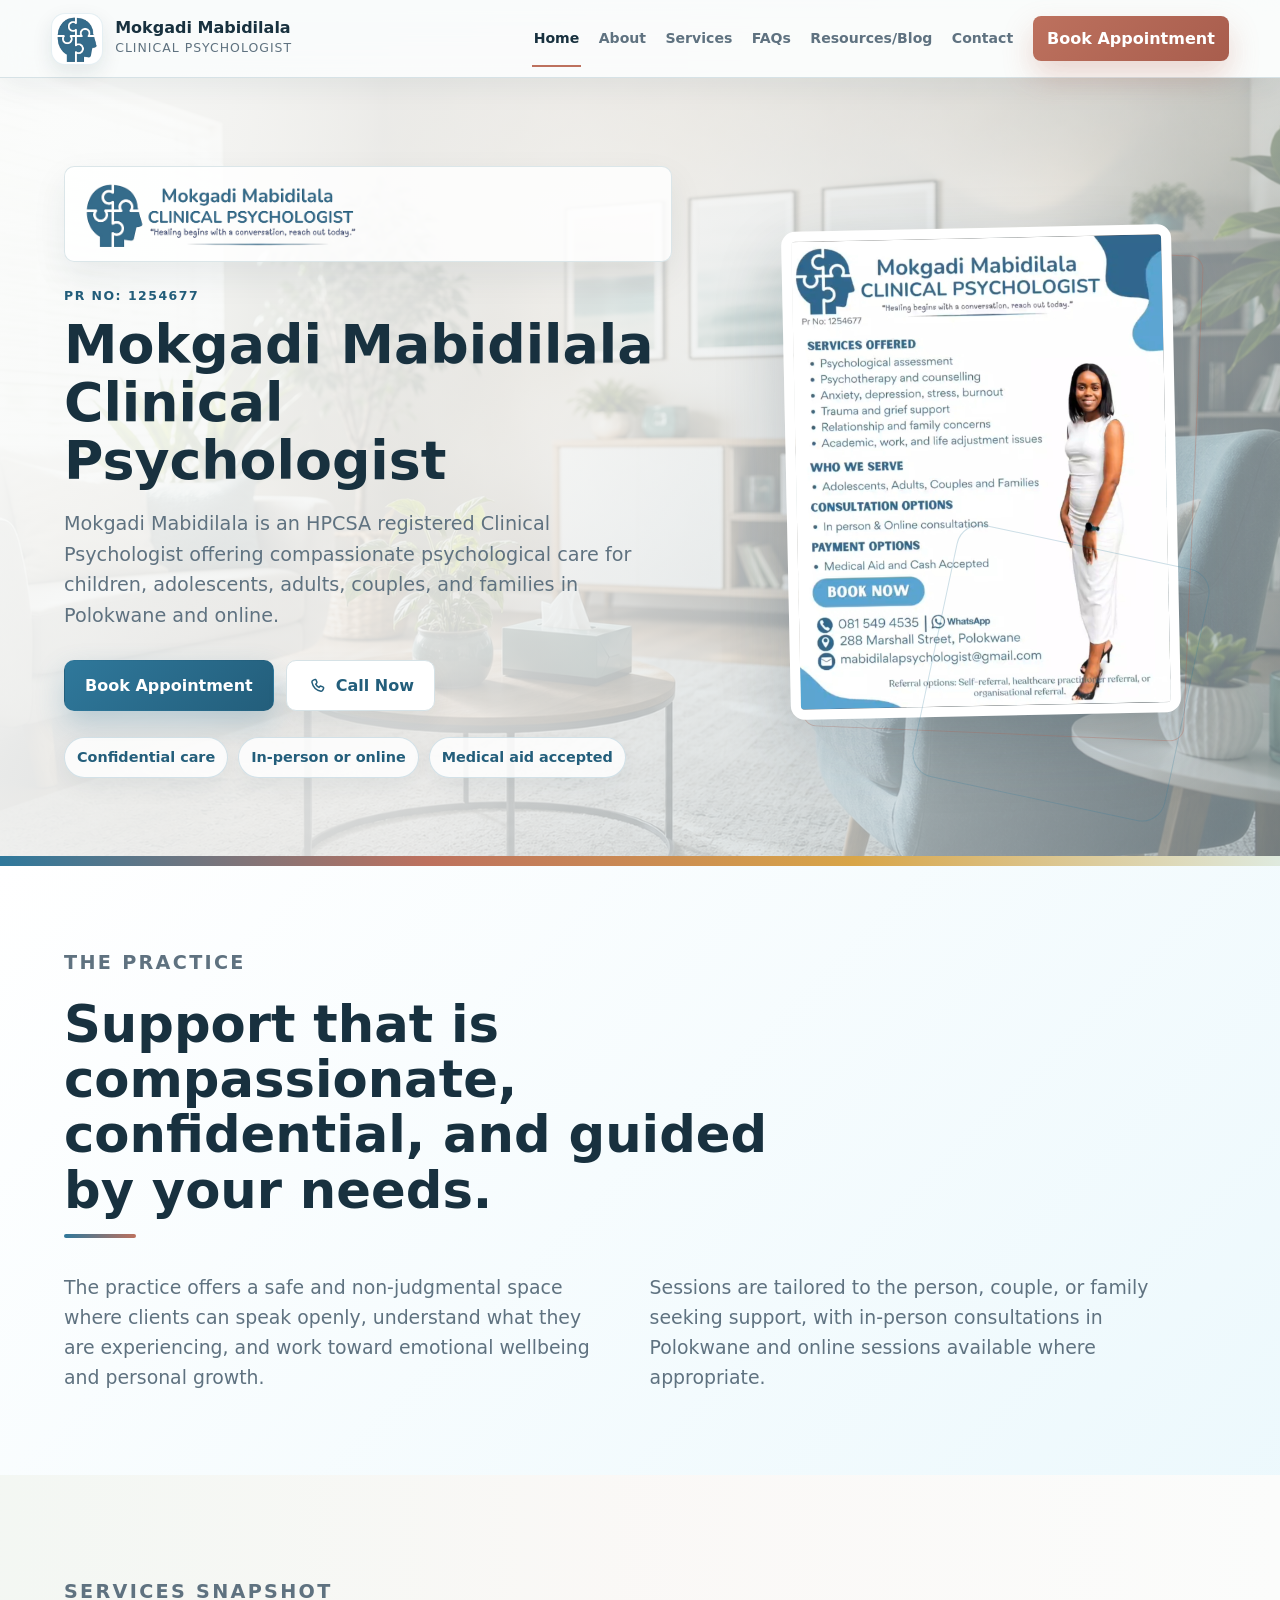
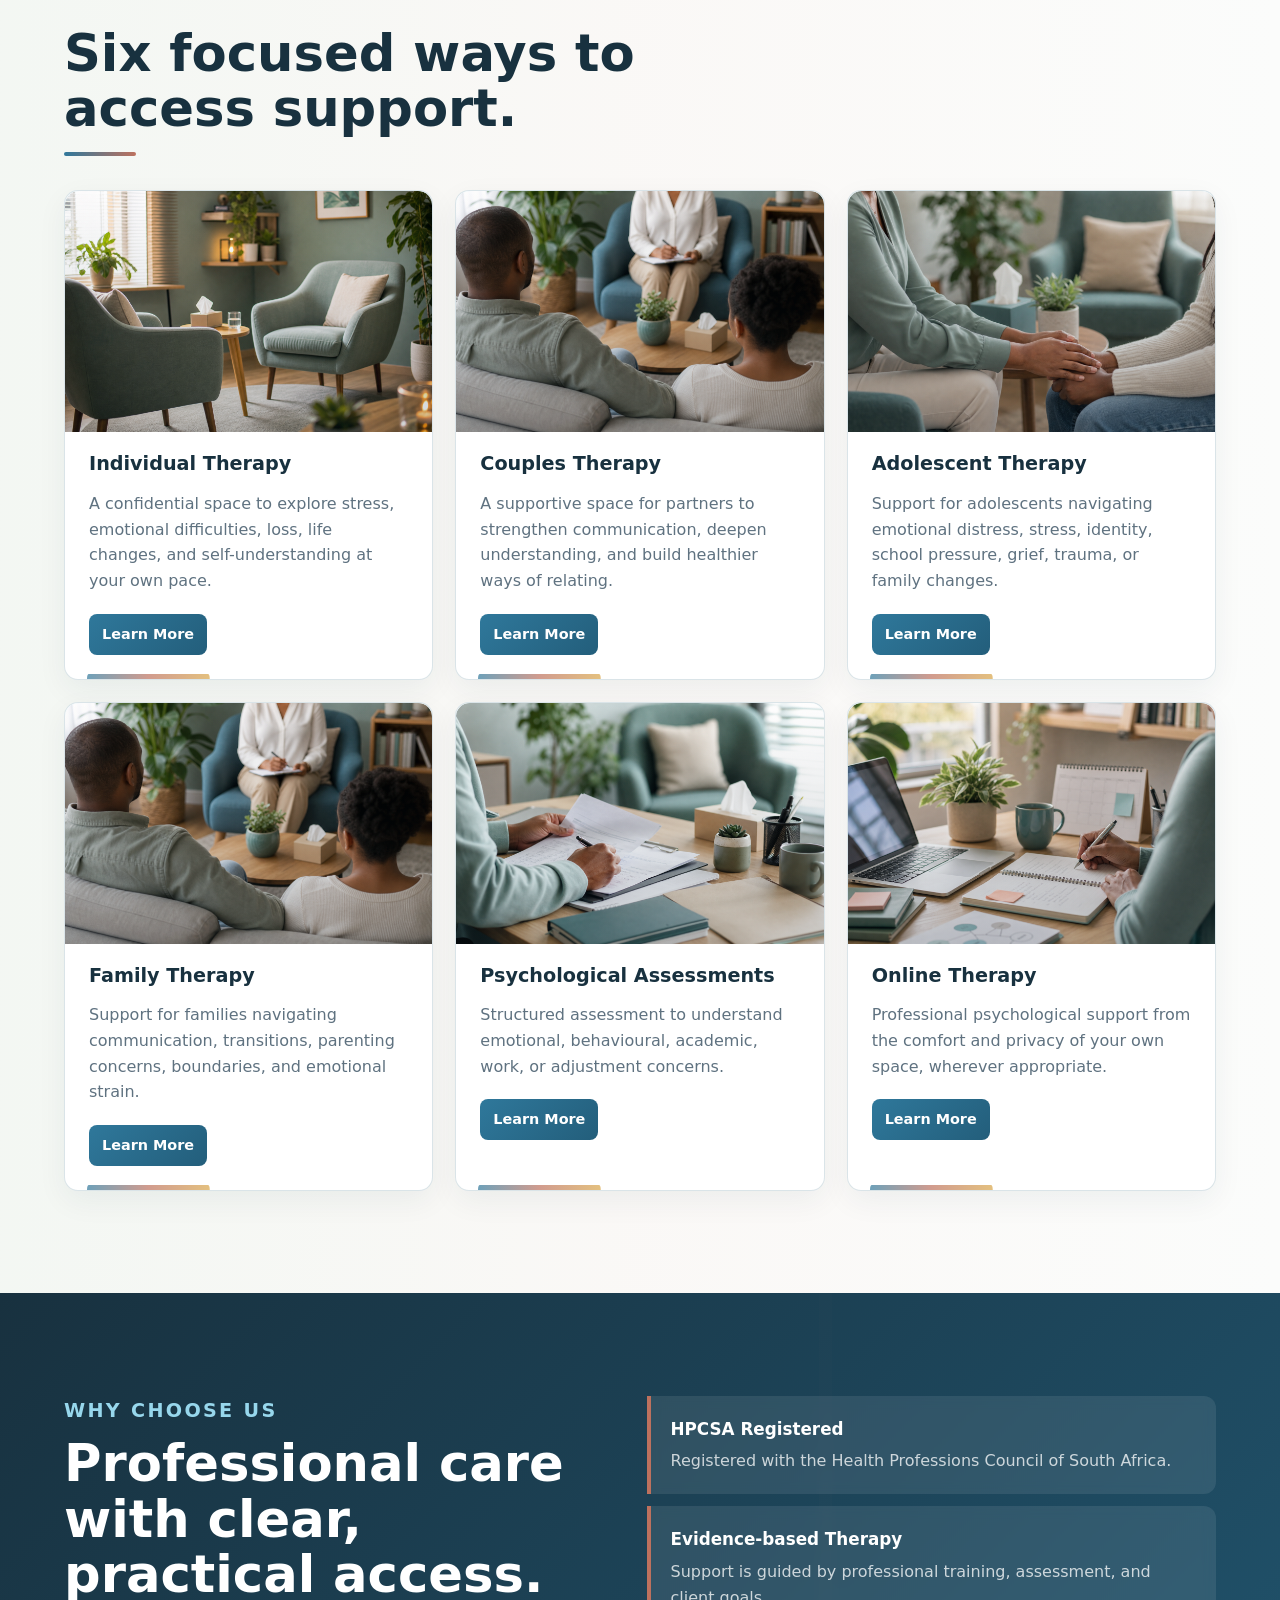
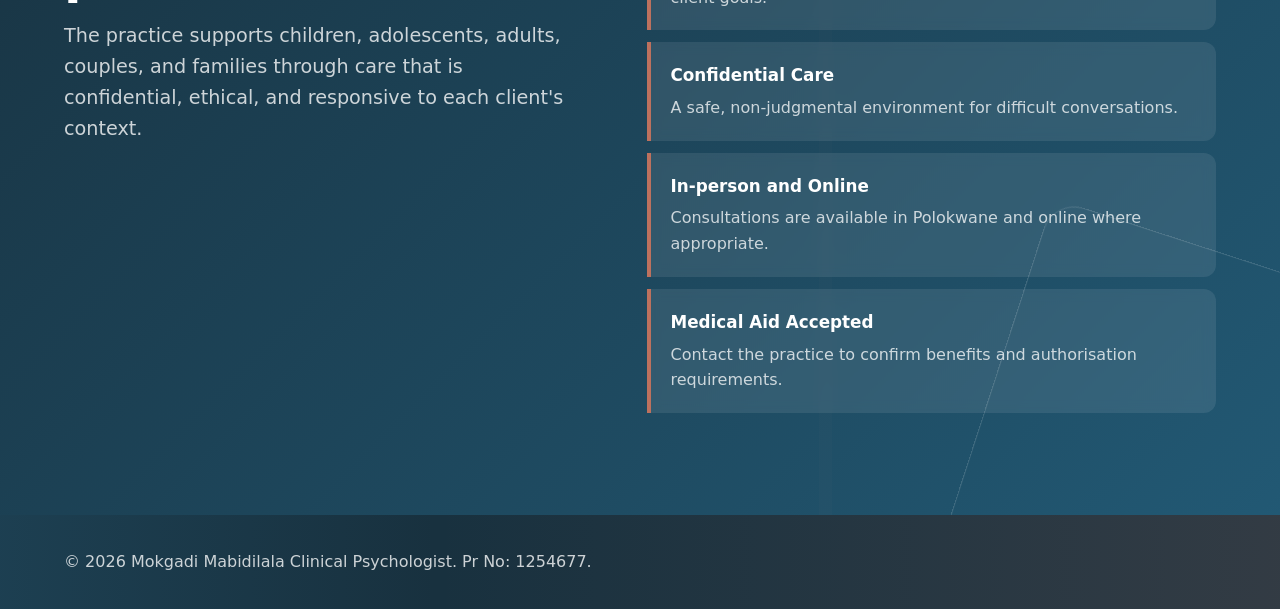
==== commit 90b09835: "Restructure site content and navigation" ====
--- a/index.html
+++ b/index.html
@@ -25,12 +25,14 @@
         <span></span>
       </button>
       <nav id="site-nav" class="site-nav" aria-label="Primary navigation">
+        <a href="index.html" aria-current="page">Home</a>
         <a href="about.html">About</a>
         <a href="services.html">Services</a>
-        <a href="#reviews">Reviews</a>
+        <a href="faqs.html">FAQs</a>
+        <a href="resources.html">Resources/Blog</a>
         <a href="contact.html">Contact</a>
       </nav>
-      <a class="header-booking-button" href="#appointments">Book Appointment</a>
+      <a class="header-booking-button" href="contact.html#booking">Book Appointment</a>
     </header>
 
     <main id="home">
@@ -39,15 +41,17 @@
           <img class="hero-logo" src="assets/mabidilala-logo-full.png" alt="Mokgadi Mabidilala Clinical Psychologist logo">
           <p class="eyebrow">Pr No: 1254677</p>
           <h1>Mokgadi Mabidilala Clinical Psychologist</h1>
-          <p class="lead">Healing begins with a conversation. Reach out for confidential psychological support in Polokwane or online.</p>
+          <p class="lead">Mokgadi Mabidilala is an HPCSA registered Clinical Psychologist offering compassionate psychological care for children, adolescents, adults, couples, and families in Polokwane and online.</p>
           <div class="hero-actions">
-            <a class="button primary" href="https://wa.me/27815494535">
+            <a class="button primary" href="contact.html#booking">
+              Book Appointment
+            </a>
+            <a class="button secondary" href="tel:+27815494535">
               <span class="button-icon" aria-hidden="true">
-                <svg viewBox="0 0 24 24"><path d="M7.7 20.6 3 22l1.5-4.5A9.2 9.2 0 1 1 7.7 20.6Z"></path><path d="M8.4 8.1c.2-.5.4-.5.8-.5h.6c.2 0 .4.1.5.4l.8 1.9c.1.3 0 .5-.1.7l-.4.5c-.1.2-.2.4-.1.6.3.6.8 1.2 1.3 1.7.6.5 1.2 1 1.9 1.2.2.1.4 0 .6-.2l.6-.7c.2-.2.4-.2.7-.1l1.8.9c.3.1.4.3.4.6 0 .6-.2 1.4-.6 1.7-.5.4-1.3.6-2.1.4-1.2-.3-2.8-1-4.4-2.4-1.5-1.3-2.5-2.8-3-4-.4-1-.3-1.9.1-2.7Z"></path></svg>
+                <svg viewBox="0 0 24 24"><path d="M7.1 5.2 9 4.3c.8-.4 1.7 0 2 .8l.8 2c.3.7.1 1.4-.5 1.9l-.9.7a10.3 10.3 0 0 0 4 4l.7-.9c.5-.6 1.2-.8 1.9-.5l2 .8c.8.3 1.2 1.2.8 2l-.9 1.9c-.4.8-1.2 1.3-2.1 1.2A13.9 13.9 0 0 1 5.9 7.3c-.1-.9.4-1.7 1.2-2.1Z"></path></svg>
               </span>
-              Book on WhatsApp
+              Call Now
             </a>
-            <a class="button secondary" href="services.html">Explore Services</a>
           </div>
           <div class="hero-trust-row" aria-label="Practice highlights">
             <span>Confidential care</span>
@@ -60,144 +64,23 @@
         </figure>
       </section>
 
-      <section class="care-lanes" aria-label="Care pathways">
-        <a href="#services">
-          <span>01</span>
-          <strong>Personal care</strong>
-          <small>Individual and online therapy</small>
-        </a>
-        <a href="#services">
-          <span>02</span>
-          <strong>Relationship care</strong>
-          <small>Couples and family therapy</small>
-        </a>
-        <a href="#services">
-          <span>03</span>
-          <strong>Assessment</strong>
-          <small>Psychological assessments</small>
-        </a>
-        <a href="#services">
-          <span>04</span>
-          <strong>Group support</strong>
-          <small>Debriefings and group training</small>
-        </a>
-      </section>
-
-      <section id="appointments" class="appointment-section pinned-appointment-section">
-        <div class="appointment-copy">
-          <p class="eyebrow">Book an Appointment</p>
-          <h2>Choose the easiest way to reach the practice.</h2>
-          <p>Send a booking request, WhatsApp, call, or email. The practice will respond to confirm availability, consultation format, and next steps.</p>
-          <div class="contact-links appointment-contact-links">
-            <a href="https://wa.me/27815494535">
-              <span class="contact-icon" aria-hidden="true">
-                <svg viewBox="0 0 24 24"><path d="M7.7 20.6 3 22l1.5-4.5A9.2 9.2 0 1 1 7.7 20.6Z"></path><path d="M8.4 8.1c.2-.5.4-.5.8-.5h.6c.2 0 .4.1.5.4l.8 1.9c.1.3 0 .5-.1.7l-.4.5c-.1.2-.2.4-.1.6.3.6.8 1.2 1.3 1.7.6.5 1.2 1 1.9 1.2.2.1.4 0 .6-.2l.6-.7c.2-.2.4-.2.7-.1l1.8.9c.3.1.4.3.4.6 0 .6-.2 1.4-.6 1.7-.5.4-1.3.6-2.1.4-1.2-.3-2.8-1-4.4-2.4-1.5-1.3-2.5-2.8-3-4-.4-1-.3-1.9.1-2.7Z"></path></svg>
-              </span>
-              <span>WhatsApp</span>
-              <strong>081 549 4535</strong>
-            </a>
-            <a href="tel:+27815494535">
-              <span class="contact-icon" aria-hidden="true">
-                <svg viewBox="0 0 24 24"><path d="M7.1 5.2 9 4.3c.8-.4 1.7 0 2 .8l.8 2c.3.7.1 1.4-.5 1.9l-.9.7a10.3 10.3 0 0 0 4 4l.7-.9c.5-.6 1.2-.8 1.9-.5l2 .8c.8.3 1.2 1.2.8 2l-.9 1.9c-.4.8-1.2 1.3-2.1 1.2A13.9 13.9 0 0 1 5.9 7.3c-.1-.9.4-1.7 1.2-2.1Z"></path></svg>
-              </span>
-              <span>Call</span>
-              <strong>081 549 4535</strong>
-            </a>
-            <a href="mailto:mabidilalapsychologist@gmail.com">
-              <span class="contact-icon" aria-hidden="true">
-                <svg viewBox="0 0 24 24"><path d="M4 6h16v12H4z"></path><path d="m4 7 8 6 8-6"></path></svg>
-              </span>
-              <span>Email</span>
-              <strong>mabidilalapsychologist@gmail.com</strong>
-            </a>
-          </div>
+      <section class="intro-band">
+        <div class="section-heading">
+          <p class="eyebrow">The Practice</p>
+          <h2>Support that is compassionate, confidential, and guided by your needs.</h2>
         </div>
-        <form class="booking-form" id="booking-form">
-          <label>
-            Full name
-            <input name="name" type="text" autocomplete="name" required>
-          </label>
-          <label>
-            Phone number
-            <input name="phone" type="tel" autocomplete="tel" required>
-          </label>
-          <label>
-            Preferred consultation
-            <select name="consultation" required>
-              <option value="">Select an option</option>
-              <option>Individual therapy</option>
-              <option>Couples therapy</option>
-              <option>Online therapy</option>
-              <option>Family therapy</option>
-              <option>Psychological assessment</option>
-              <option>Trauma debriefing</option>
-              <option>Group training</option>
-              <option>Not sure yet</option>
-            </select>
-          </label>
-          <label>
-            Preferred appointment date
-            <input name="appointmentDate" type="date" required>
-          </label>
-          <label>
-            Preferred time
-            <input name="appointmentTime" type="time" required>
-          </label>
-          <label>
-            What would you like support with?
-            <textarea name="message" rows="4" required></textarea>
-          </label>
-          <div class="form-actions">
-            <button class="button primary" type="submit">Send Booking Request</button>
-            <a class="button secondary" href="mailto:mabidilalapsychologist@gmail.com">
-              <span class="button-icon" aria-hidden="true">
-                <svg viewBox="0 0 24 24"><path d="M4 6h16v12H4z"></path><path d="m4 7 8 6 8-6"></path></svg>
-              </span>
-              Email Practice
-            </a>
-          </div>
-          <p class="form-status" role="status" aria-live="polite"></p>
-        </form>
-      </section>
-
-      <section class="care-pathway-section" aria-labelledby="care-pathway-title">
-        <div class="section-heading">
-          <p class="eyebrow">How Support Begins</p>
-          <h2 id="care-pathway-title">A calm path from first contact to ongoing care.</h2>
-        </div>
-        <div class="care-pathway">
-          <article>
-            <span>01</span>
-            <h3>Reach Out</h3>
-            <p>Send a booking request, WhatsApp, call, or email with a brief note about the support you need.</p>
-          </article>
-          <article>
-            <span>02</span>
-            <h3>Confirm Fit</h3>
-            <p>The practice confirms availability, consultation format, payment options, and any referral details.</p>
-          </article>
-          <article>
-            <span>03</span>
-            <h3>Begin Care</h3>
-            <p>Your sessions are guided by your goals, context, strengths, and pace.</p>
-          </article>
+        <div class="intro-copy">
+          <p>The practice offers a safe and non-judgmental space where clients can speak openly, understand what they are experiencing, and work toward emotional wellbeing and personal growth.</p>
+          <p>Sessions are tailored to the person, couple, or family seeking support, with in-person consultations in Polokwane and online sessions available where appropriate.</p>
         </div>
       </section>
 
       <section id="services" class="section services-section">
         <div class="section-heading">
-          <p class="eyebrow">Services Offered</p>
-          <h2>Care for difficult seasons, decisions, and transitions.</h2>
+          <p class="eyebrow">Services Snapshot</p>
+          <h2>Six focused ways to access support.</h2>
         </div>
         <div class="service-grid">
-          <article class="service-card assessment-card" tabindex="0">
-            <figure class="service-picture" aria-label="Psychological assessment photo with forms and notes in a clinical office">
-              <img src="assets/service-assessment.png" alt="Assessment forms and notes in a calm clinical office">
-              <figcaption>Assessment brings the concern into focus.</figcaption>
-            </figure>
-            <h3>Psychological Assessments</h3>
-            <p>Structured assessment to understand emotional, behavioural, academic, work, or adjustment concerns.</p>
-          </article>
           <article class="service-card therapy-card" tabindex="0">
             <figure class="service-picture" aria-label="Therapy room photo with two chairs arranged for counselling">
               <img src="assets/service-therapy.png" alt="Two comfortable chairs in a calm counselling room">
@@ -205,22 +88,7 @@
             </figure>
             <h3>Individual Therapy</h3>
             <p>A confidential space to explore stress, emotional difficulties, loss, life changes, and self-understanding at your own pace.</p>
-          </article>
-          <article class="service-card stress-card" tabindex="0">
-            <figure class="service-picture" aria-label="Stress support photo with a quiet restorative moment">
-              <img src="assets/service-adjustment.png" alt="Laptop and notebook for online therapy planning">
-              <figcaption>Flexible support from a private space that works for you.</figcaption>
-            </figure>
-            <h3>Online Therapy</h3>
-            <p>Professional psychological support from the comfort and privacy of your own space, wherever appropriate.</p>
-          </article>
-          <article class="service-card trauma-card" tabindex="0">
-            <figure class="service-picture" aria-label="Trauma and grief support photo in a calm therapy room">
-              <img src="assets/service-trauma.png" alt="Supportive therapy setting for trauma and grief care">
-              <figcaption>Support after difficult or distressing experiences.</figcaption>
-            </figure>
-            <h3>Trauma Debriefings</h3>
-            <p>Guided support after distressing events to process the experience and restore emotional steadiness.</p>
+            <a class="learn-more-link" href="services.html#individual-therapy">Learn More</a>
           </article>
           <article class="service-card family-card" tabindex="0">
             <figure class="service-picture" aria-label="Relationship and family counselling photo in a welcoming room">
@@ -229,6 +97,16 @@
             </figure>
             <h3>Couples Therapy</h3>
             <p>A supportive space for partners to strengthen communication, deepen understanding, and build healthier ways of relating.</p>
+            <a class="learn-more-link" href="services.html#couples-therapy">Learn More</a>
+          </article>
+          <article class="service-card trauma-card" tabindex="0">
+            <figure class="service-picture" aria-label="Adolescent therapy photo in a calm setting">
+              <img src="assets/service-trauma.png" alt="Supportive therapy setting for adolescent care">
+              <figcaption>Support for young people and their families.</figcaption>
+            </figure>
+            <h3>Adolescent Therapy</h3>
+            <p>Support for adolescents navigating emotional distress, stress, identity, school pressure, grief, trauma, or family changes.</p>
+            <a class="learn-more-link" href="services.html#adolescent-therapy">Learn More</a>
           </article>
           <article class="service-card adjustment-card" tabindex="0">
             <figure class="service-picture" aria-label="Life adjustment support photo with laptop and planning notebook">
@@ -237,149 +115,56 @@
             </figure>
             <h3>Family Therapy</h3>
             <p>Support for families navigating communication, transitions, parenting concerns, boundaries, and emotional strain.</p>
+            <a class="learn-more-link" href="services.html#family-therapy">Learn More</a>
           </article>
-          <article class="service-card group-card" tabindex="0">
-            <figure class="service-picture" aria-label="Group counselling photo with chairs arranged for a supportive session">
-              <img src="assets/service-group-counselling.png" alt="Group counselling chairs arranged in a calm therapy room">
-              <figcaption>Learning and growth in a guided group setting.</figcaption>
+          <article class="service-card assessment-card" tabindex="0">
+            <figure class="service-picture" aria-label="Psychological assessment photo with forms and notes in a clinical office">
+              <img src="assets/service-assessment.png" alt="Assessment forms and notes in a calm clinical office">
+              <figcaption>Assessment brings the concern into focus.</figcaption>
             </figure>
-            <h3>Group Training</h3>
-            <p>Facilitated training for groups and organisations to support communication, coping skills, team wellbeing, and growth.</p>
+            <h3>Psychological Assessments</h3>
+            <p>Structured assessment to understand emotional, behavioural, academic, work, or adjustment concerns.</p>
+            <a class="learn-more-link" href="services.html#psychological-assessments">Learn More</a>
+          </article>
+          <article class="service-card stress-card" tabindex="0">
+            <figure class="service-picture" aria-label="Online therapy photo with laptop and planning notebook">
+              <img src="assets/service-adjustment.png" alt="Laptop and notebook for online therapy planning">
+              <figcaption>Flexible support from a private space that works for you.</figcaption>
+            </figure>
+            <h3>Online Therapy</h3>
+            <p>Professional psychological support from the comfort and privacy of your own space, wherever appropriate.</p>
+            <a class="learn-more-link" href="services.html#online-therapy">Learn More</a>
           </article>
         </div>
       </section>
 
-      <section id="clients" class="split-section">
+      <section id="clients" class="split-section why-choose-section">
         <div>
-          <p class="eyebrow">Who We Serve</p>
-          <h2>Individuals, couples, families, groups, and organisations.</h2>
-          <p>Appointments are available for people seeking self-referral, healthcare practitioner referral, or organisational referral.</p>
+          <p class="eyebrow">Why Choose Us</p>
+          <h2>Professional care with clear, practical access.</h2>
+          <p>The practice supports children, adolescents, adults, couples, and families through care that is confidential, ethical, and responsive to each client's context.</p>
         </div>
-        <div class="info-list" aria-label="Practice information">
+        <div class="info-list why-list" aria-label="Why choose the practice">
           <div>
-            <strong>Consultation Options</strong>
-            <span>In-person and online consultations</span>
+            <strong>HPCSA Registered</strong>
+            <span>Registered with the Health Professions Council of South Africa.</span>
           </div>
           <div>
-            <strong>Payment Options</strong>
-            <span>Medical aid, cash, Visa, and Mastercard accepted</span>
-            <span class="payment-logo-row" aria-label="Accepted payment options">
-              <span class="payment-badge cash-badge" aria-label="Cash accepted">
-                <i class="cash-icon" aria-hidden="true">R</i><b>Cash</b>
-              </span>
-              <span class="payment-badge card-logo-badge visa-badge" aria-label="Visa accepted">
-                <img class="payment-logo-img visa-logo" src="https://upload.wikimedia.org/wikipedia/commons/5/5c/Visa_Inc._logo_%282021%E2%80%93present%29.svg" alt="Visa" width="86" height="28" loading="lazy">
-              </span>
-              <span class="payment-badge card-logo-badge mastercard-badge" aria-label="Mastercard accepted">
-                <img class="payment-logo-img mastercard-logo" src="https://upload.wikimedia.org/wikipedia/commons/2/2a/Mastercard-logo.svg" alt="Mastercard" width="110" height="38" loading="lazy">
-              </span>
-            </span>
-            <a class="inline-link" href="#medical-aids">Medical aid information</a>
+            <strong>Evidence-based Therapy</strong>
+            <span>Support is guided by professional training, assessment, and client goals.</span>
           </div>
           <div>
-            <strong>Location</strong>
-            <span>288 Marshall Street, Polokwane</span>
+            <strong>Confidential Care</strong>
+            <span>A safe, non-judgmental environment for difficult conversations.</span>
           </div>
-        </div>
-      </section>
-
-      <section id="location" class="location-section">
-        <div class="location-copy">
-          <p class="eyebrow">Pin Location</p>
-          <h2>Find the practice in Polokwane.</h2>
-          <p>In-person consultations are available at 288 Marshall Street, Polokwane. Online consultations are also available where appropriate.</p>
-          <a class="button primary" href="https://www.google.com/maps/search/?api=1&query=288%20Marshall%20Street%2C%20Polokwane">
-            <span class="button-icon" aria-hidden="true">
-              <svg viewBox="0 0 24 24"><path d="M12 22s7-6.2 7-13a7 7 0 0 0-14 0c0 6.8 7 13 7 13Z"></path><circle cx="12" cy="9" r="2.5"></circle></svg>
-            </span>
-            Open Map
-          </a>
-        </div>
-        <div class="map-panel">
-          <iframe title="Map to 288 Marshall Street, Polokwane" loading="lazy" referrerpolicy="no-referrer-when-downgrade" src="https://www.google.com/maps?q=288%20Marshall%20Street%2C%20Polokwane&output=embed"></iframe>
-        </div>
-      </section>
-
-      <section id="reviews" class="reviews-section">
-        <div class="section-heading">
-          <p class="eyebrow">Comments and Reviews</p>
-          <h2>Share feedback about your experience.</h2>
-        </div>
-        <div class="review-grid">
-          <article class="review-card">
-            <span>Confidential care</span>
-            <p>"A calm and respectful space for difficult conversations."</p>
-          </article>
-          <article class="review-card">
-            <span>Accessible support</span>
-            <p>"The online and in-person options make it easier to get help."</p>
-          </article>
-          <article class="review-card">
-            <span>Practical guidance</span>
-            <p>"Helpful support for stress, relationships, and life transitions."</p>
-          </article>
-        </div>
-        <form class="review-form" id="review-form">
-          <label>
-            Name
-            <input name="reviewName" type="text" autocomplete="name" required>
-          </label>
-          <label>
-            Rating
-            <select name="reviewRating" required>
-              <option value="">Select rating</option>
-              <option>5 - Excellent</option>
-              <option>4 - Very good</option>
-              <option>3 - Good</option>
-              <option>2 - Fair</option>
-              <option>1 - Needs attention</option>
-            </select>
-          </label>
-          <label>
-            Comment or review
-            <textarea name="reviewMessage" rows="4" required></textarea>
-          </label>
-          <button class="button primary" type="submit">Send Review</button>
-          <p class="review-status" role="status" aria-live="polite"></p>
-        </form>
-      </section>
-
-      <section id="medical-aids" class="medical-aids-section">
-        <div class="section-heading">
-          <p class="eyebrow">Medical Aids Accepted</p>
-          <h2>Medical aids accepted.</h2>
-          <p>Including Discovery, Bonitas, Fedhealth, GEMS, Momentum, Medihelp and others. Contact us to confirm benefits and authorisation requirements.</p>
-        </div>
-        <div class="medical-aid-logos" aria-label="Accepted medical aid examples">
-          <span class="medical-aid-logo discovery-logo" aria-label="Discovery Health">
-            <img src="https://www.discovery.co.za/dui/current/icons/favicon/discovery/apple-touch-icon.png?v=wAvpK0zxpl" alt="Discovery Health logo" loading="lazy">
-            <strong>Discovery</strong>
-            <small>Health</small>
-          </span>
-          <span class="medical-aid-logo bonitas-logo" aria-label="Bonitas">
-            <img src="https://www.bonitas.co.za/wp-content/uploads/2025/03/bonitas-logo.png" alt="Bonitas logo" loading="lazy">
-            <strong>Bonitas</strong>
-          </span>
-          <span class="medical-aid-logo fedhealth-logo" aria-label="Fedhealth">
-            <img src="https://www.fedhealth.co.za/wp-content/uploads/2024/02/Fedhealth-Sanlam-Lockup-1-1024x314.png" alt="Fedhealth logo" loading="lazy">
-            <strong>Fedhealth</strong>
-          </span>
-          <span class="medical-aid-logo gems-logo" aria-label="GEMS">
-            <img src="https://www.gems.gov.za/-/media/Project/Header/GEMS-20-Years-Logo-Black.png?la=en&amp;h=113&amp;w=260&amp;hash=BD24C60B54F7F4C34D6A49679B2CA2AE" alt="GEMS logo" loading="lazy">
-            <strong>GEMS</strong>
-          </span>
-          <span class="medical-aid-logo momentum-logo" aria-label="Momentum Health">
-            <img src="https://sls-fresco.momentum.co.za/files/images/favicon.ico" alt="Momentum Health logo" loading="lazy">
-            <strong>Momentum</strong>
-            <small>Health</small>
-          </span>
-          <span class="medical-aid-logo medihelp-logo" aria-label="Medihelp">
-            <img src="https://www.medihelp.co.za/App_Themes/Medihelp/Images/medihelp-logo-white-eng.svg" alt="Medihelp logo" loading="lazy">
-            <strong>Medihelp</strong>
-          </span>
-          <span class="medical-aid-logo others-logo" aria-label="Other medical aids">
-            <strong>Others</strong>
-          </span>
+          <div>
+            <strong>In-person and Online</strong>
+            <span>Consultations are available in Polokwane and online where appropriate.</span>
+          </div>
+          <div>
+            <strong>Medical Aid Accepted</strong>
+            <span>Contact the practice to confirm benefits and authorisation requirements.</span>
+          </div>
         </div>
       </section>
     </main>
--- a/styles.css
+++ b/styles.css
@@ -104,10 +104,11 @@
 .site-nav {
   display: flex;
   align-items: center;
-  gap: clamp(12px, 2vw, 24px);
+  gap: clamp(8px, 1.2vw, 18px);
   margin-left: auto;
   color: var(--muted);
   font-weight: 700;
+  font-size: clamp(0.88rem, 0.95vw, 1rem);
 }
 
 .site-nav a {
@@ -163,8 +164,8 @@
   align-items: center;
   justify-content: center;
   min-height: 44px;
-  margin-left: clamp(12px, 2vw, 22px);
-  padding: 10px 16px;
+  margin-left: clamp(10px, 1.4vw, 18px);
+  padding: 10px 14px;
   border-radius: 8px;
   color: #fff;
   background: linear-gradient(135deg, var(--coral), #a85d4d);
@@ -504,6 +505,26 @@
   padding: clamp(56px, 8vw, 104px) clamp(18px, 5vw, 78px);
 }
 
+.intro-band {
+  padding: clamp(48px, 7vw, 82px) clamp(18px, 5vw, 78px);
+  background:
+    linear-gradient(135deg, #fff, rgba(223, 244, 251, 0.58)),
+    #fff;
+}
+
+.intro-copy {
+  display: grid;
+  grid-template-columns: repeat(2, minmax(0, 1fr));
+  gap: clamp(18px, 4vw, 54px);
+  max-width: 1120px;
+}
+
+.intro-copy p {
+  margin: 0;
+  color: var(--muted);
+  font-size: clamp(1rem, 1.5vw, 1.18rem);
+}
+
 .section-heading {
   position: relative;
   display: grid;
@@ -593,9 +614,15 @@
   transform: scaleX(1);
 }
 
+.service-card h2,
 .service-card h3,
 .service-card p {
   padding-inline: 24px;
+}
+
+.service-card h2 {
+  margin: 0;
+  font-size: 1.24rem;
 }
 
 .service-picture {
@@ -1019,6 +1046,33 @@
   color: var(--muted);
 }
 
+.learn-more-link {
+  display: inline-flex;
+  align-items: center;
+  justify-content: center;
+  width: fit-content;
+  min-height: 40px;
+  margin: 4px 24px 0;
+  padding: 9px 13px;
+  border-radius: 8px;
+  color: #fff;
+  background: linear-gradient(135deg, var(--blue), var(--blue-dark));
+  font-size: 0.9rem;
+  font-weight: 900;
+  transition: transform 150ms ease, box-shadow 150ms ease;
+}
+
+.learn-more-link:hover,
+.learn-more-link:focus-visible {
+  box-shadow: 0 12px 24px rgba(47, 120, 155, 0.22);
+  transform: translateY(-1px);
+  outline: none;
+}
+
+.service-package-grid .service-card {
+  min-height: 480px;
+}
+
 .care-pathway-section {
   padding: clamp(56px, 8vw, 94px) clamp(18px, 5vw, 78px);
   background:
@@ -1090,6 +1144,23 @@
     radial-gradient(circle at 88% 10%, rgba(189, 113, 94, 0.2), transparent 28%);
 }
 
+.about-hero {
+  display: grid;
+  grid-template-columns: minmax(0, 1fr) minmax(260px, 360px);
+  gap: clamp(28px, 5vw, 64px);
+  align-items: center;
+}
+
+.about-photo {
+  width: 100%;
+  aspect-ratio: 4 / 5;
+  object-fit: cover;
+  object-position: center;
+  border: 10px solid #fff;
+  border-radius: 14px;
+  box-shadow: var(--deep-shadow);
+}
+
 .page-hero.compact {
   padding-block: clamp(48px, 7vw, 86px);
 }
@@ -1126,6 +1197,40 @@
 .content-grid p,
 .resource-card p,
 .service-detail p {
+  color: var(--muted);
+}
+
+.credential-list {
+  display: grid;
+  gap: 10px;
+  margin: 16px 0 0;
+  padding-left: 20px;
+  color: var(--muted);
+}
+
+.faq-list,
+.resource-grid {
+  display: grid;
+  grid-template-columns: repeat(2, minmax(0, 1fr));
+  gap: 16px;
+}
+
+.faq-list article,
+.resource-grid article {
+  padding: 26px;
+  border: 1px solid var(--line);
+  border-radius: 14px;
+  background: #fff;
+  box-shadow: 0 12px 30px rgba(24, 49, 63, 0.06);
+}
+
+.faq-list h2,
+.resource-grid h2 {
+  font-size: 1.28rem;
+}
+
+.faq-list p,
+.resource-grid p {
   color: var(--muted);
 }
 
@@ -1716,6 +1821,7 @@
 
 @media (max-width: 980px) {
   .hero,
+  .about-hero,
   .split-section,
   .appointment-section,
   .location-section {
@@ -1738,6 +1844,9 @@
   .service-grid,
   .care-lanes,
   .care-pathway,
+  .intro-copy,
+  .faq-list,
+  .resource-grid,
   .contact-links,
   .medical-aid-logos,
   .content-grid,
@@ -1865,6 +1974,9 @@
   .service-grid,
   .care-lanes,
   .care-pathway,
+  .intro-copy,
+  .faq-list,
+  .resource-grid,
   .contact-links,
   .medical-aid-logos,
   .content-grid,
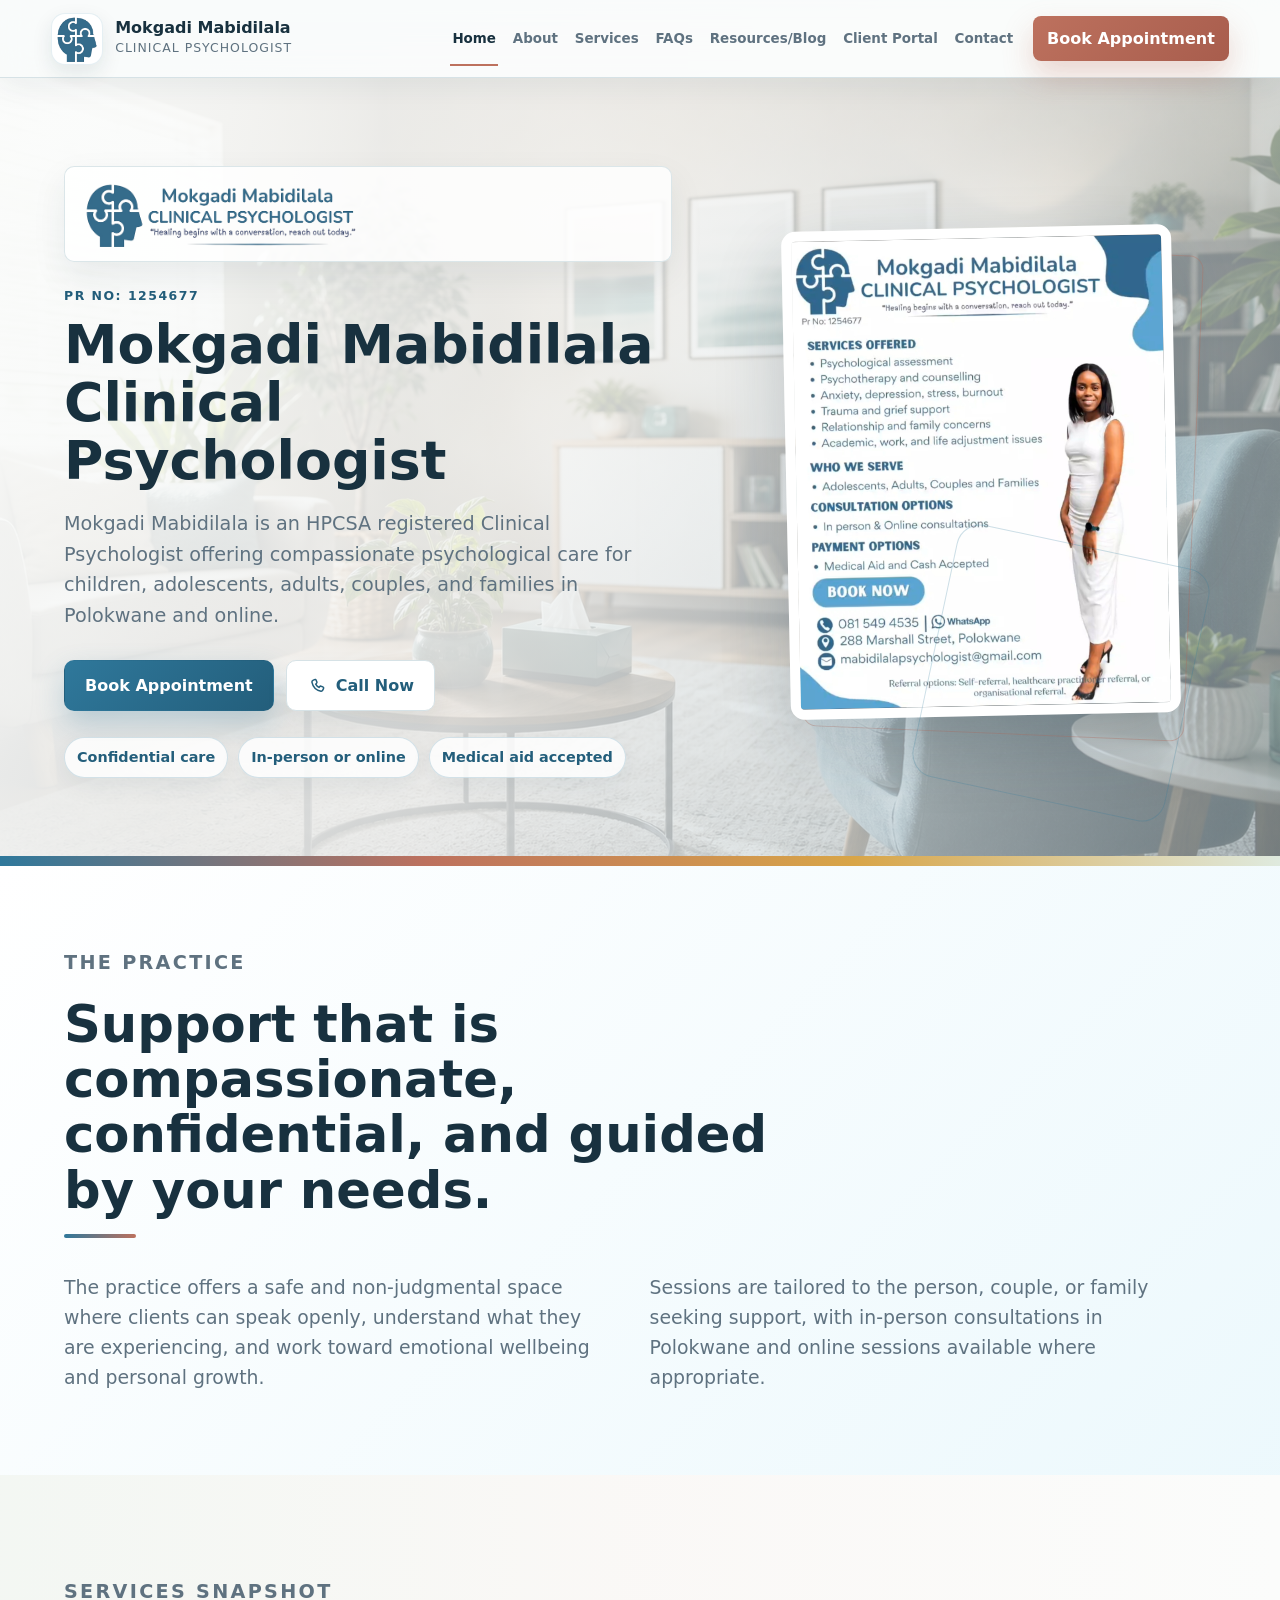
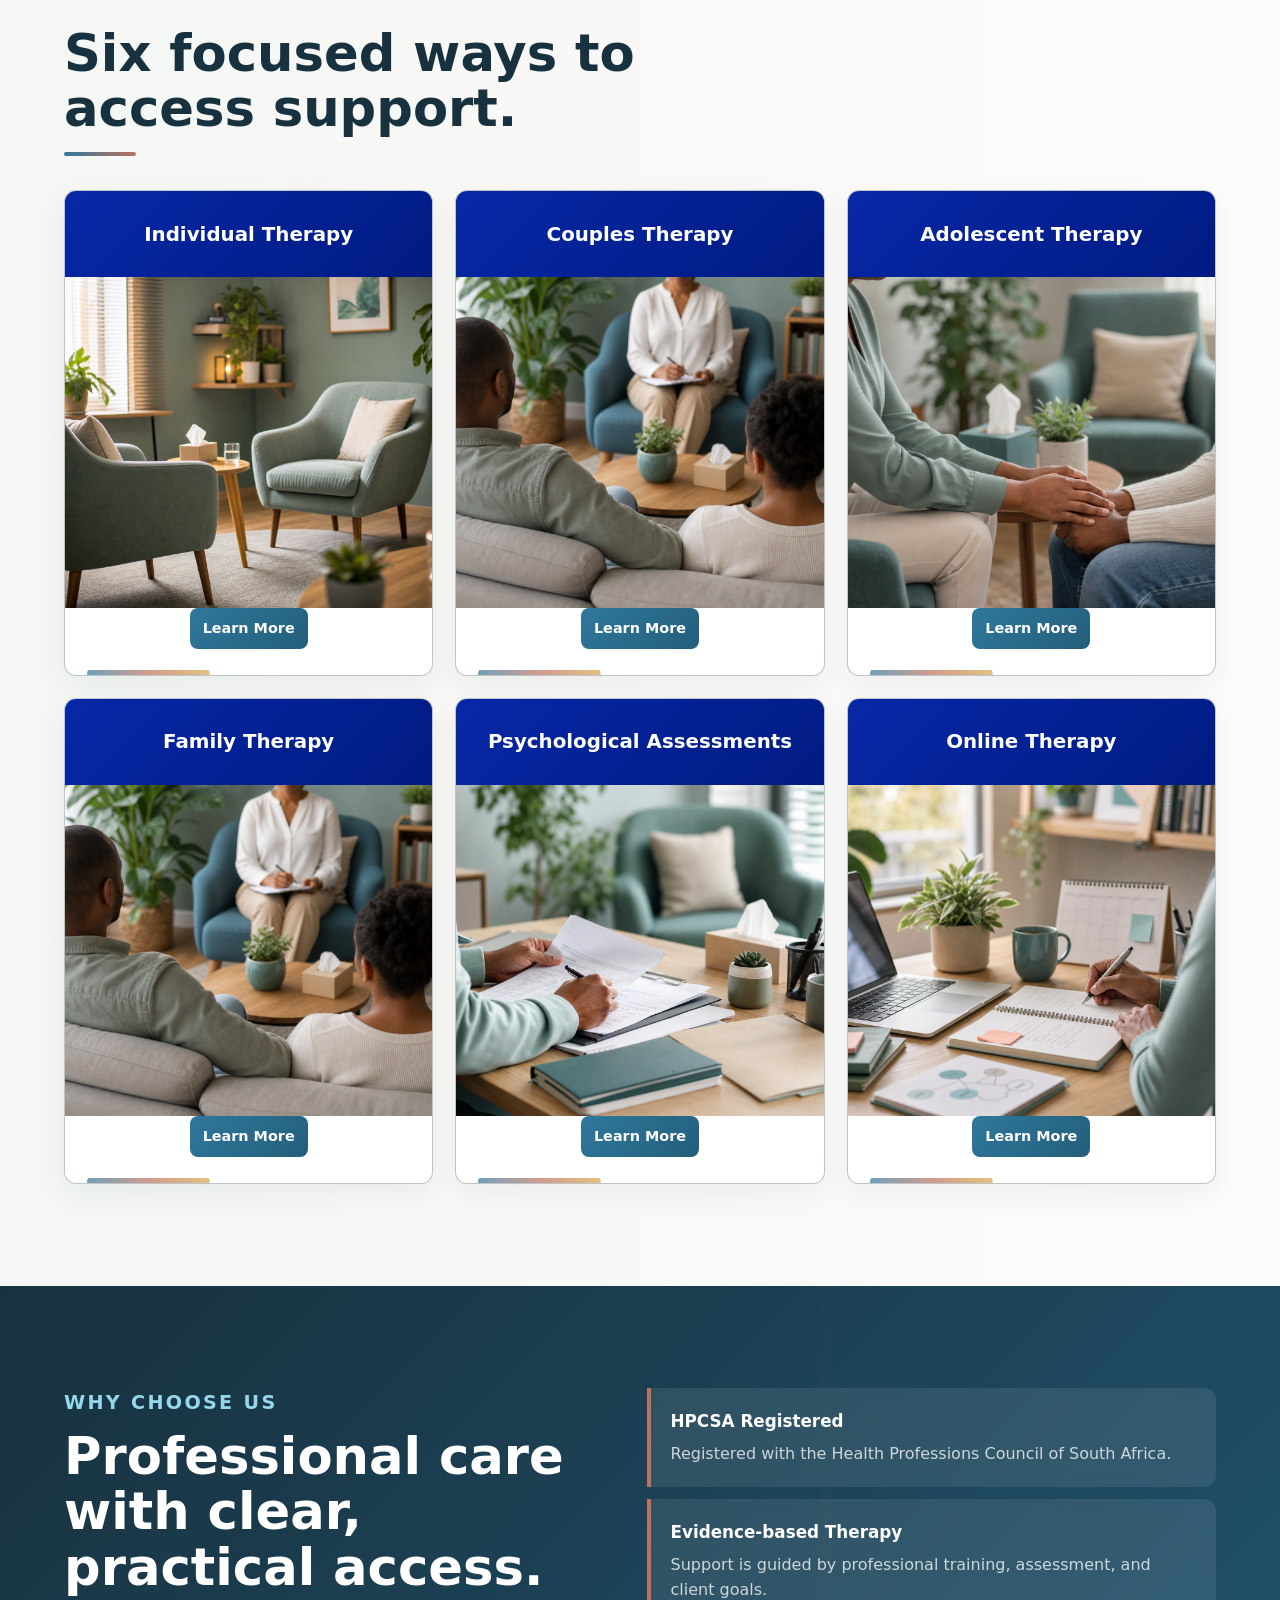
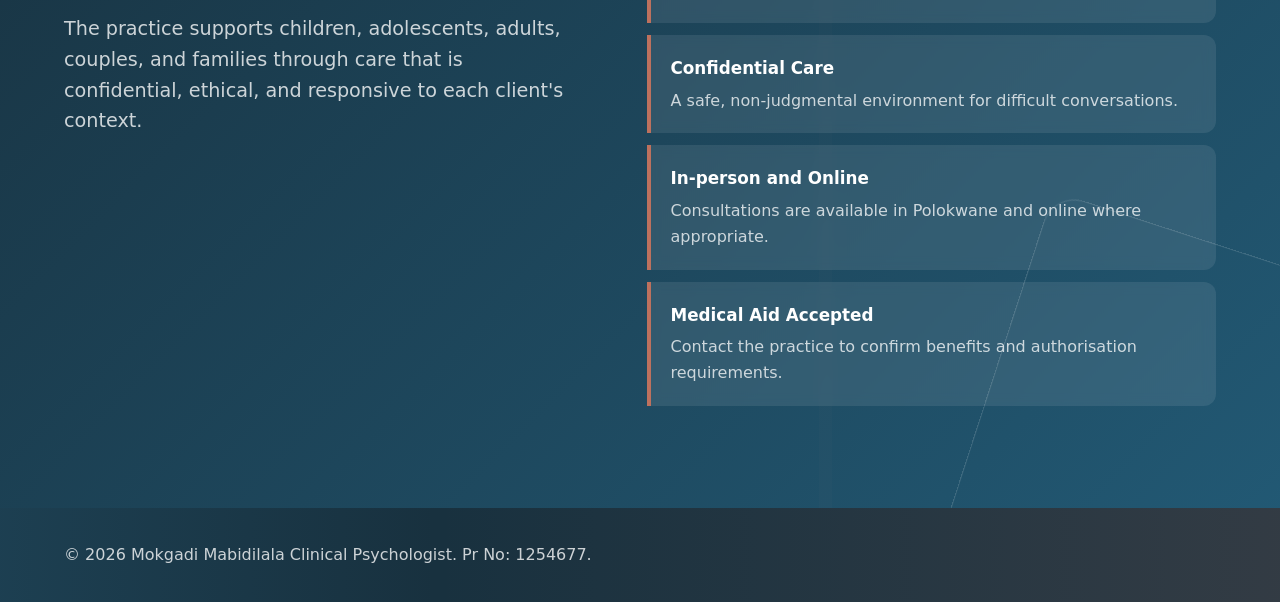
==== commit 05bfd90b: "Add client portal app and simplify content pages" ====
--- a/index.html
+++ b/index.html
@@ -9,6 +9,8 @@
       content="Mokgadi Mabidilala Clinical Psychologist in Polokwane. Individual therapy, couples therapy, online therapy, family therapy, psychological assessments, trauma debriefings, and group training."
     >
     <link rel="stylesheet" href="styles.css">
+    <link rel="manifest" href="app.webmanifest">
+    <meta name="theme-color" content="#2f789b">
   </head>
   <body>
     <header class="site-header">
@@ -30,6 +32,7 @@
         <a href="services.html">Services</a>
         <a href="faqs.html">FAQs</a>
         <a href="resources.html">Resources/Blog</a>
+        <a href="portal.html">Client Portal</a>
         <a href="contact.html">Contact</a>
       </nav>
       <a class="header-booking-button" href="contact.html#booking">Book Appointment</a>
--- a/styles.css
+++ b/styles.css
@@ -104,11 +104,11 @@
 .site-nav {
   display: flex;
   align-items: center;
-  gap: clamp(8px, 1.2vw, 18px);
+  gap: clamp(7px, 1vw, 15px);
   margin-left: auto;
   color: var(--muted);
   font-weight: 700;
-  font-size: clamp(0.88rem, 0.95vw, 1rem);
+  font-size: clamp(0.84rem, 0.9vw, 0.98rem);
 }
 
 .site-nav a {
@@ -549,11 +549,13 @@
 
 .service-card {
   position: relative;
+  display: flex;
+  flex-direction: column;
   min-height: 430px;
   overflow: hidden;
-  padding: 0 0 24px;
-  border: 1px solid rgba(214, 226, 230, 0.9);
-  border-radius: 14px;
+  padding: 0 0 26px;
+  border: 1px solid rgba(24, 49, 63, 0.28);
+  border-radius: 12px;
   background: #fff;
   box-shadow: 0 10px 30px rgba(24, 49, 63, 0.06);
   transition: transform 180ms ease, border-color 180ms ease, box-shadow 180ms ease, background 180ms ease;
@@ -620,26 +622,38 @@
   padding-inline: 24px;
 }
 
+.service-card h2,
+.service-card h3 {
+  order: -1;
+  display: grid;
+  min-height: 86px;
+  margin: 0;
+  place-items: center;
+  padding: 18px 20px;
+  color: #fff;
+  background: linear-gradient(135deg, #0827a7, #001b82);
+  text-align: center;
+}
+
 .service-card h2 {
-  margin: 0;
+  font-size: 1.28rem;
+}
+
+.service-card h3 {
   font-size: 1.24rem;
 }
 
 .service-picture {
   position: relative;
-  margin: 0 0 22px;
-  aspect-ratio: 32 / 21;
+  margin: 0;
+  aspect-ratio: 1 / 0.9;
   overflow: hidden;
-  border-radius: 14px 14px 0 0;
-  background: var(--sky);
+  border-radius: 0;
+  background: #fff;
 }
 
 .service-picture::after {
-  position: absolute;
-  inset: 0;
-  background: linear-gradient(180deg, rgba(24, 49, 63, 0), rgba(24, 49, 63, 0.18));
-  content: "";
-  pointer-events: none;
+  display: none;
 }
 
 .service-picture svg {
@@ -651,7 +665,7 @@
   width: 100%;
   height: 100%;
   object-fit: cover;
-  transform: scale(1.01);
+  transform: scale(1);
   transition: transform 240ms ease, filter 240ms ease;
 }
 
@@ -659,7 +673,7 @@
 .service-card:focus-visible .service-picture img,
 .service-card.is-active .service-picture img {
   filter: saturate(1.06) contrast(1.02);
-  transform: scale(1.06);
+  transform: scale(1.035);
 }
 
 .service-picture figcaption {
@@ -1043,6 +1057,7 @@
 }
 
 .service-card p {
+  display: none;
   color: var(--muted);
 }
 
@@ -1052,7 +1067,7 @@
   justify-content: center;
   width: fit-content;
   min-height: 40px;
-  margin: 4px 24px 0;
+  margin: auto auto 0;
   padding: 9px 13px;
   border-radius: 8px;
   color: #fff;
@@ -1070,7 +1085,11 @@
 }
 
 .service-package-grid .service-card {
-  min-height: 480px;
+  min-height: 420px;
+}
+
+.service-package-grid .service-picture {
+  aspect-ratio: 1 / 0.86;
 }
 
 .care-pathway-section {
@@ -1169,9 +1188,31 @@
   font-size: clamp(2.2rem, 5vw, 4.8rem);
 }
 
+.page-start {
+  padding-top: clamp(34px, 5vw, 62px);
+}
+
 .content-band {
   padding: clamp(54px, 8vw, 96px) clamp(18px, 5vw, 78px);
   background: #fff;
+}
+
+.about-summary {
+  display: grid;
+  gap: 18px;
+  max-width: 920px;
+}
+
+.about-summary h1,
+.service-page-heading h1,
+.faq-page-heading h1 {
+  font-size: clamp(2.05rem, 4.6vw, 4.2rem);
+}
+
+.about-summary p:not(.eyebrow) {
+  margin: 0;
+  color: var(--muted);
+  font-size: clamp(1.08rem, 1.7vw, 1.28rem);
 }
 
 .content-grid {
@@ -1226,12 +1267,23 @@
 
 .faq-list h2,
 .resource-grid h2 {
-  font-size: 1.28rem;
+  font-size: clamp(1.55rem, 2.3vw, 2.05rem);
 }
 
 .faq-list p,
 .resource-grid p {
   color: var(--muted);
+}
+
+.faq-list p {
+  font-size: clamp(1.06rem, 1.45vw, 1.2rem);
+}
+
+.faq-disclaimer {
+  grid-column: 1 / -1;
+  background:
+    linear-gradient(135deg, rgba(223, 244, 251, 0.72), rgba(255, 255, 255, 0.96)),
+    #fff;
 }
 
 .service-detail-list {
@@ -1424,6 +1476,10 @@
 .booking-form {
   position: relative;
   border-top: 5px solid var(--coral);
+}
+
+.booking-form h2 {
+  font-size: clamp(1.55rem, 2.4vw, 2.15rem);
 }
 
 .booking-form::before {
@@ -1459,6 +1515,39 @@
 textarea {
   min-height: 124px;
   resize: vertical;
+}
+
+fieldset {
+  display: grid;
+  grid-template-columns: repeat(2, minmax(0, 1fr));
+  gap: 16px;
+  margin: 0;
+  padding: 0 0 20px;
+  border: 0;
+  border-bottom: 1px solid var(--line);
+}
+
+fieldset:last-of-type {
+  border-bottom: 0;
+  padding-bottom: 0;
+}
+
+legend {
+  grid-column: 1 / -1;
+  margin-bottom: 4px;
+  color: var(--blue-dark);
+  font-size: 1.1rem;
+  font-weight: 900;
+}
+
+.privacy-note {
+  margin: 0;
+  padding: 14px 16px;
+  border: 1px solid rgba(47, 120, 155, 0.18);
+  border-radius: 10px;
+  color: var(--muted);
+  background: rgba(223, 244, 251, 0.56);
+  font-size: 0.95rem;
 }
 
 input:focus,
@@ -1717,6 +1806,88 @@
     #fff;
 }
 
+.portal-hero {
+  display: grid;
+  grid-template-columns: minmax(0, 1fr) minmax(280px, 420px);
+  gap: clamp(28px, 5vw, 64px);
+  align-items: center;
+  padding-right: clamp(18px, 5vw, 78px);
+  padding-bottom: clamp(44px, 7vw, 84px);
+  padding-left: clamp(18px, 5vw, 78px);
+  background:
+    linear-gradient(125deg, rgba(251, 252, 251, 0.98), rgba(223, 244, 251, 0.72)),
+    url("assets/hero-background.png");
+  background-position: center;
+  background-size: cover;
+}
+
+.portal-hero h1 {
+  font-size: clamp(2.25rem, 4.8vw, 4.6rem);
+}
+
+.portal-status-panel {
+  display: grid;
+  grid-template-columns: 52px minmax(0, 1fr);
+  gap: 14px;
+  align-items: center;
+  padding: clamp(22px, 3vw, 30px);
+  border: 1px solid var(--line);
+  border-radius: 14px;
+  background: rgba(255, 255, 255, 0.92);
+  box-shadow: var(--shadow);
+}
+
+.portal-status-panel span {
+  display: grid;
+  place-items: center;
+  width: 46px;
+  height: 46px;
+  border-radius: 14px;
+  color: #fff;
+  background: linear-gradient(135deg, var(--blue), var(--blue-dark));
+  font-weight: 900;
+}
+
+.portal-status-panel strong {
+  font-size: 1.05rem;
+}
+
+.portal-security-strip {
+  display: grid;
+  grid-template-columns: repeat(3, minmax(0, 1fr));
+  gap: 14px;
+  padding: clamp(34px, 5vw, 58px) clamp(18px, 5vw, 78px);
+  background: var(--ink);
+}
+
+.portal-security-strip article {
+  padding: 24px;
+  border-left: 4px solid var(--coral);
+  border-radius: 0 12px 12px 0;
+  color: #fff;
+  background: rgba(255, 255, 255, 0.08);
+}
+
+.portal-security-strip h2 {
+  font-size: clamp(1.25rem, 1.8vw, 1.65rem);
+}
+
+.portal-security-strip p {
+  margin-bottom: 0;
+  color: rgba(255, 255, 255, 0.76);
+}
+
+.portal-form-section {
+  padding: clamp(54px, 8vw, 96px) clamp(18px, 5vw, 78px);
+  background:
+    linear-gradient(180deg, #fff, rgba(223, 244, 251, 0.58)),
+    #fff;
+}
+
+.portal-form {
+  max-width: 980px;
+}
+
 @keyframes gentle-rise {
   from {
     opacity: 0;
@@ -1822,6 +1993,7 @@
 @media (max-width: 980px) {
   .hero,
   .about-hero,
+  .portal-hero,
   .split-section,
   .appointment-section,
   .location-section {
@@ -1844,6 +2016,7 @@
   .service-grid,
   .care-lanes,
   .care-pathway,
+  .portal-security-strip,
   .intro-copy,
   .faq-list,
   .resource-grid,
@@ -1974,6 +2147,7 @@
   .service-grid,
   .care-lanes,
   .care-pathway,
+  .portal-security-strip,
   .intro-copy,
   .faq-list,
   .resource-grid,
@@ -1997,6 +2171,10 @@
     grid-template-columns: 1fr;
   }
 
+  fieldset {
+    grid-template-columns: 1fr;
+  }
+
   .service-detail > span {
     width: 52px;
     height: 52px;
